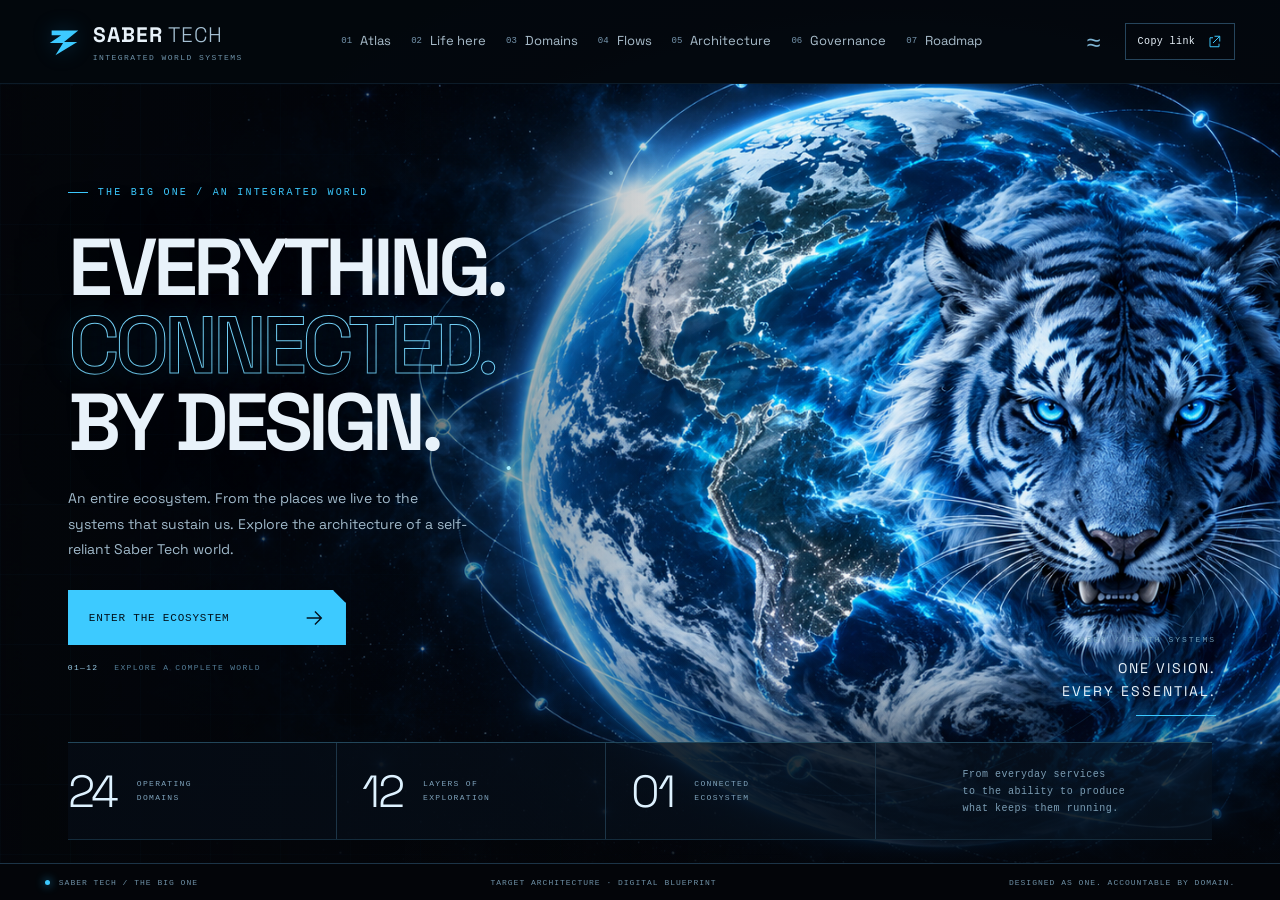
==== docs/index.html @ 6fe2e853 "Expand family life blueprint and reveal ecosystem connections" ====
<!DOCTYPE html>
<html lang="en">
<head>
  <meta charset="UTF-8" />
  <meta name="viewport" content="width=device-width, initial-scale=1" />
  <meta name="theme-color" content="#030509" />
  <meta name="description" content="Saber Tech — The Big One. An interactive executive atlas of a complete, self-reliant ecosystem." />
  <title>Saber Tech — The Big One</title>
  
<script type="module">
import init, * as bindings from './saber-ecosystem-demo-4a5bc47ba1bcc0d5.js';
const wasm = await init({ module_or_path: './saber-ecosystem-demo-4a5bc47ba1bcc0d5_bg.wasm' });


window.wasmBindings = bindings;


dispatchEvent(new CustomEvent("TrunkApplicationStarted", {detail: {wasm}}));

</script>
  <link rel="stylesheet" href="./style-f1d41a4378c557cc.css" integrity="sha384-MQxv4gTnRKTSN+qeSMq4EewYZ/4EnLKJmelAKozjS6oya+0Eviqt40SOpp/BntaZ"/>
  
  <link rel="icon" type="image/svg+xml" href="public/favicon.svg" />
<link rel="modulepreload" href="./saber-ecosystem-demo-4a5bc47ba1bcc0d5.js" crossorigin="anonymous" integrity="sha384-i4tVDdxzcefaYokoHIx1OsIRGNeksw0cZsaasIrEM9UTYtcq7mrLQM/wsa0tV5Wo"><link rel="preload" href="./saber-ecosystem-demo-4a5bc47ba1bcc0d5_bg.wasm" crossorigin="anonymous" integrity="sha384-RVa+pdLP61TCF0h19sB3d9bp+LOYY02eQrQYd/V1JLD9LQ3+LwBiyIvJsaW7aqea" as="fetch" type="application/wasm"></head>
<body>
  <div id="boot" aria-live="polite"><span>SABER TECH</span><small>INITIALIZING THE ECOSYSTEM</small><i></i></div>
  <noscript>This interactive executive blueprint requires JavaScript and WebAssembly.</noscript>
</body>
</html>
---- docs/style-f1d41a4378c557cc.css ----
@font-face{font-family:Space;src:url('public/fonts/space-grotesk.woff2') format('woff2');font-weight:300 700;font-display:swap}
:root{--bg:#030509;--panel:#08111d;--blue:#3dcaff;--ice:#b4edff;--text:#e8f2fa;--muted:#91a9bc;--line:#1c3447;--mono:Consolas,'Courier New',monospace}
*{box-sizing:border-box}html,body{margin:0;background:var(--bg);color:var(--text);font-family:Space,'Segoe UI',sans-serif;font-size:14px}body{overflow:hidden}button,input,a{-webkit-tap-highlight-color:transparent}button,input{font:inherit}button,a{touch-action:manipulation}button{cursor:pointer}button{color:inherit}a{color:inherit;text-decoration:none}button:disabled{cursor:default;opacity:.3}button:focus-visible,a:focus-visible,input:focus-visible{outline:2px solid var(--blue);outline-offset:5px}button{border:0;background:none}h1,h2,h3,p{margin:0}img{max-width:100%;display:block}svg{display:block}::selection{background:#157fac;color:white}::-webkit-scrollbar{width:5px;height:4px}::-webkit-scrollbar-thumb{background:#28506a;border-radius:2px}.app{height:100dvh;min-height:640px;display:flex;flex-direction:column;background:radial-gradient(ellipse at 70% 40%,#071b2b 0,transparent 60%),var(--bg)}.global-header{height:84px;flex-shrink:0;display:flex;align-items:center;justify-content:space-between;gap:24px;padding:0 3.5%;border-bottom:1px solid var(--line);position:relative;z-index:5;background:rgba(3,7,13,.86)}.brand{display:flex;align-items:center;gap:10px;flex-shrink:0}.brand>svg{width:38px;height:38px;color:var(--blue);filter:drop-shadow(0 0 10px #0d7bb855)}.brand>span{font-size:21px;font-weight:700;letter-spacing:1px}.brand b{font-weight:300;margin-left:5px;color:#a6c1d4}.brand small{display:block;font:8px var(--mono);letter-spacing:1.45px;margin-top:5px;color:#6f93aa}.global-header nav{display:flex;align-self:stretch;gap:25px;align-items:stretch}.global-header nav a{display:flex;gap:8px;align-items:center;font-size:12px;color:#8ea6b8;border-bottom:2px solid transparent;transition:.2s}.global-header nav a small{font:9px var(--mono);color:#47627a}.global-header nav a:hover{color:#e6f6ff}.global-header nav a.active{border-color:var(--blue);color:#e7f6ff}.global-header nav a.active small{color:var(--blue)}.header-actions{display:flex;align-items:center;gap:18px;flex-shrink:0}.share-button{border:1px solid #26455c;padding:10px 12px;display:flex;align-items:center;gap:12px;font:10px var(--mono);letter-spacing:.4px;white-space:nowrap}.share-button:hover{border-color:var(--blue);background:#0c2a3a}.share-button svg{width:15px;height:15px;color:var(--blue)}.icon-button{color:#7eb5d4;width:26px;font-size:25px}.global-footer{height:37px;flex-shrink:0;border-top:1px solid var(--line);display:flex;align-items:center;justify-content:space-between;padding:0 3.5%;font:8px var(--mono);letter-spacing:1px;color:#6e90a6;gap:12px}.global-footer>span{display:flex;align-items:center;gap:9px}.status-dot{display:inline-block;width:5px;height:5px;background:var(--blue);box-shadow:0 0 10px #20baff;border-radius:50%;flex-shrink:0}main{flex:1;min-height:0;position:relative;outline:none}.page{height:100%;padding:26px 3.5% 22px;display:flex;flex-direction:column;gap:20px;overflow:hidden;animation:page-in .35s ease-out}.page-title{display:flex;justify-content:space-between;align-items:center;gap:20px;flex-shrink:0}.eyebrow{font:10px var(--mono);letter-spacing:1.9px;color:var(--blue);display:flex;align-items:center;gap:10px;line-height:1.5}.eyebrow>span:empty{display:block;width:20px;height:1px;background:var(--blue)}.page-title h1{font-size:clamp(26px,2.7vw,42px);font-weight:500;letter-spacing:-1.8px;line-height:1.15;margin:10px 0}.page-description{font-size:12px;color:var(--muted);line-height:1.65}.page-index{font-size:48px;font-weight:300;color:#233d52;white-space:nowrap}.page-index small{font:10px var(--mono);color:#567287}.panel{border:1px solid var(--line);background:linear-gradient(125deg,rgba(13,29,43,.75),rgba(4,11,20,.88));position:relative}.panel:before{content:'';position:absolute;top:-1px;left:-1px;width:24px;height:1px;background:#48c8ff;opacity:.65}.technical-label{font:9px var(--mono);letter-spacing:1.5px;color:#7196ae;line-height:1.5}.small-badge{padding:5px 8px;border:1px solid #254453;color:#8fb5c6;font:8px var(--mono);letter-spacing:1.1px}.arrow{width:22px;height:22px;flex-shrink:0}.primary-button,.outline-button{display:inline-flex;align-items:center;justify-content:space-between;gap:30px;min-height:48px;padding:13px 20px;font:11px var(--mono);letter-spacing:.8px;transition:.2s}.primary-button{background:var(--blue);color:#02121d;border:1px solid var(--blue);box-shadow:0 0 30px #16a9ee22}.primary-button:hover{background:#96e6ff;box-shadow:0 0 35px #23baff55;transform:translateY(-2px)}.outline-button{border:1px solid #31516a;color:#b6d4e7;min-height:44px;font-size:10px}.outline-button:hover{border-color:var(--blue);color:var(--blue);background:#092437}.outline-button .arrow{width:19px}.text-link{display:flex;align-items:center;gap:20px;color:var(--blue);font-size:12px}.text-link:hover{color:white}.sr-only{position:absolute;width:1px;height:1px;overflow:hidden;clip-path:inset(50%);white-space:nowrap}.skip-link{position:fixed;top:-80px;left:20px;padding:14px;z-index:100;background:var(--blue);color:#020b15}.skip-link:focus{top:10px}.not-found{padding:10vh 8vw}.not-found h1{font-size:50px;margin:24px 0}
/* Entrance */
.landing .global-header{border-bottom-color:#16314580}.landing-scene{height:100%;position:relative;overflow:hidden}.hero-art{position:absolute;inset:-4% -1% -4%;overflow:hidden}.hero-art>img{height:100%;width:100%;object-fit:cover;object-position:center 43%;animation:planet-drift 24s ease-in-out infinite alternate}.hero-art:after{content:'';position:absolute;inset:0;background:linear-gradient(90deg,#030509ee 0%,#0305099c 26%,#03050905 58%),linear-gradient(0deg,#030509 0%,transparent 30%)}.hero-grid{position:absolute;inset:0;background-image:linear-gradient(#2482b309 1px,transparent 1px),linear-gradient(90deg,#2482b309 1px,transparent 1px);background-size:70px 70px;mask-image:linear-gradient(90deg,black,transparent 65%);pointer-events:none}.hero-copy{position:absolute;top:13%;left:5.3%;z-index:2;width:51%}.hero-copy .eyebrow{font-size:10px;letter-spacing:2.2px;margin-bottom:29px}.hero-copy h1{font-size:clamp(46px,6.3vw,102px);font-weight:600;line-height:.96;letter-spacing:-5px;text-shadow:0 0 50px #030509}.hero-copy h1 em{font-style:normal;font-weight:500;color:transparent;-webkit-text-stroke:1px #71cef3;text-shadow:0 0 35px #0b8ec92b}.hero-description{font-size:14px;line-height:1.8;color:#a1bacb;max-width:400px;margin:25px 0 28px}.enter-button{min-width:278px;height:55px;clip-path:polygon(0 0,calc(100% - 13px) 0,100% 13px,100% 100%,0 100%)}.entrance-hint{display:flex;gap:16px;font:8px var(--mono);letter-spacing:1.3px;color:#547e98;margin-top:18px}.entrance-hint span{color:#9bcde8}.hero-coordinate{position:absolute;right:5%;bottom:147px;text-align:right;z-index:2;display:flex;flex-direction:column;gap:13px}.hero-coordinate span{font:8px var(--mono);letter-spacing:2px;color:#6e9db7}.hero-coordinate b{font-size:14px;line-height:1.6;letter-spacing:2px;font-weight:400}.hero-coordinate i{height:1px;width:80px;background:var(--blue);align-self:flex-end;box-shadow:0 0 12px #00aaff}.hero-metrics{position:absolute;bottom:23px;left:5.3%;right:5.3%;height:98px;display:grid;grid-template-columns:repeat(3,1fr) 1.25fr;border-top:1px solid #22465a;border-bottom:1px solid #142b3b;background:linear-gradient(90deg,#050b14db,#071320ab);z-index:2}.hero-metrics>div{display:flex;align-items:center;gap:20px;border-right:1px solid #1d3547;padding:15px 25px}.hero-metrics>div:first-child{padding-left:0}.hero-metrics b{font-size:45px;font-weight:300;letter-spacing:-2px;color:#def2ff}.hero-metrics span{font:8px var(--mono);letter-spacing:1.3px;line-height:1.8;color:#7ea2bb;max-width:94px}.hero-metrics>p{font:10px/1.7 var(--mono);color:#7c9eb5;align-self:center;justify-self:center;letter-spacing:.5px}.orbital{position:absolute;width:58%;height:75%;border:1px solid #3ebafb20;border-radius:50%;right:2%;top:12%;transform:rotate(-24deg);z-index:1;pointer-events:none}.orbital:before{content:'';width:4px;height:4px;background:#a7edff;box-shadow:0 0 18px #2abaff;position:absolute;top:25%;left:4%;border-radius:50%}.orbital-two{transform:rotate(20deg);width:61%;height:82%;right:0%;top:7%;border-style:dashed;opacity:.5}
/* Atlas */
.atlas-layout{flex:1;min-height:0;display:grid;grid-template-columns:minmax(0,1fr) 330px;gap:20px}.map-panel{display:flex;flex-direction:column;overflow:hidden;background:radial-gradient(ellipse at 50% 60%,#092a41aa,transparent 70%),#050e18}.map-toolbar{display:flex;align-items:center;justify-content:space-between;padding:17px 20px 10px;gap:12px;z-index:2}.map-filters{display:flex;gap:4px;padding:0 17px;z-index:2}.map-filters button{font:9px var(--mono);color:#7495ac;padding:8px 10px;border:1px solid transparent;white-space:nowrap}.map-filters button.active{border-color:#255271;color:#5dd4ff;background:#0c2a3f}.map-viewport{flex:1;min-height:0;position:relative;display:flex;align-items:center;justify-content:center;overflow:hidden}.map-world{position:relative;width:100%;max-height:100%;aspect-ratio:1120/730;transition:transform .4s ease;flex-shrink:0}.atlas-art{width:100%;height:100%;object-fit:contain}.map-marker{position:absolute;padding:0;display:flex;align-items:center;z-index:2;text-align:left;transform:translate(-50%,-50%);transition:opacity .3s;filter:drop-shadow(0 2px 5px #000)}.map-marker>i{width:8px;height:8px;background:#7acdf2;border:2px solid #0e334e;box-shadow:0 0 0 3px #3ecaff22,0 0 20px #25baff66;border-radius:50%;flex-shrink:0}.map-marker>span{font-size:9px;letter-spacing:.1px;color:#b9d9e9;padding:6px 8px;background:#03101def;border:1px solid #1f506c;margin-left:8px;white-space:nowrap}.map-marker small{display:none;font:7px var(--mono);color:#60bbe4;margin-top:4px;letter-spacing:.9px}.map-marker:hover,.map-marker.chosen{z-index:5}.map-marker:hover>span,.map-marker.chosen>span{border-color:var(--blue);color:white;background:#0a3552}.map-marker.chosen>i{background:#c8f3ff;box-shadow:0 0 0 5px #3ecaff33,0 0 30px #25baff}.map-marker.chosen small{display:block}.map-marker.muted{opacity:.18}.map-marker.muted:hover{opacity:1}.map-bottom{display:flex;justify-content:space-between;align-items:center;padding:12px 18px;border-top:1px solid #173346;font:8px var(--mono);letter-spacing:.7px;color:#6c96af;background:#040e18}.map-bottom>span{display:flex;align-items:center;gap:10px}.map-controls{display:flex;align-items:center;border:1px solid #23475e}.map-controls button{padding:7px 10px;font:10px var(--mono);color:#9ec2d8;border-right:1px solid #23475e}.map-controls button:last-child{border:0}.map-controls button:hover:not(:disabled){background:#12374d}.inspector{padding:23px;display:flex;flex-direction:column;min-height:0;overflow:hidden}.inspector-heading{display:flex;gap:14px;align-items:center}.domain-icon{display:block;color:var(--blue);width:38px;height:38px;flex-shrink:0}.domain-icon svg{width:100%;height:100%}.inspector-heading .technical-label{font-size:8px;letter-spacing:.8px}.inspector h2{font-size:27px;letter-spacing:-1px;margin:20px 0 8px;font-weight:500}.inspector-tagline{font-size:12px;color:#8babbe;line-height:1.6}.tabs{display:flex;border-bottom:1px solid #244055;gap:0;margin-top:23px;flex-shrink:0}.tabs button{padding:12px 12px 12px 0;margin-right:13px;font-size:10px;color:#7b99b0;border-bottom:1px solid transparent;white-space:nowrap}.tabs button.active{color:#b8edff;border-color:var(--blue)}.tabs button:hover{color:white}.inspector-content{overflow:auto;flex:1;padding:20px 0 12px;min-height:0}.inspector-content>p{font-size:12px;line-height:1.85;color:#a7bdcd}.inspector h3,.chapter h3,.roadmap-principles h3{font:9px var(--mono);letter-spacing:1.1px;color:#6b9fbe;margin:22px 0 10px}.detail-list{list-style:none;padding:0;margin:0}.detail-list li{display:flex;gap:12px;padding:8px 0;border-bottom:1px solid #1a334247;align-items:flex-start}.detail-list li>span{font:11px var(--mono);color:#2b9ed0;line-height:1.8}.detail-list p{font-size:12px;line-height:1.6;color:#a7bfce}.inspector>.outline-button{flex-shrink:0;margin-top:13px}.callout{padding:17px 19px;border-left:2px solid #2aa7dc;background:#0c263666;margin-top:22px}.callout>span{font:8px var(--mono);letter-spacing:1.3px;color:#69b8df}.callout>p{font-size:12px;line-height:1.8;color:#9fbacc;margin-top:10px}
/* Domain directory */
.directory-toolbar{display:flex;align-items:center;justify-content:space-between;gap:20px;flex-shrink:0}.filter-tabs,.section-switcher{display:flex;gap:4px}.filter-tabs button,.section-switcher button{padding:12px 15px;font:10px var(--mono);color:#87a6bc;border:1px solid #1c3548;white-space:nowrap}.filter-tabs button.active,.section-switcher button.active{color:#8edfff;border-color:#3a97c1;background:#10354a}.filter-tabs button:hover,.section-switcher button:hover{background:#0d2437}.search-field{display:flex;align-items:center;border-bottom:1px solid #284b65;min-width:210px;gap:10px;padding:8px 0}.search-field>span{font-size:24px;color:var(--blue)}.search-field input{background:transparent;border:0;color:white;font-size:12px;width:100%;padding:6px 0;outline-offset:3px}.search-field input::placeholder{color:#62849b}.domain-grid{display:grid;grid-template-columns:repeat(3,1fr);grid-template-rows:repeat(2,minmax(0,1fr));gap:16px;min-height:0;flex:1}.domain-card{display:flex;flex-direction:column;padding:23px;border:1px solid var(--line);background:linear-gradient(120deg,#0e2030b0,#050d17);position:relative;overflow:hidden;transition:background .25s,border-color .25s,transform .25s}.domain-card:after{content:'';position:absolute;right:-25px;top:-50px;width:130px;height:130px;border:1px solid #25547722;transform:rotate(45deg)}.domain-card:hover{border-color:#36a6d8;background:linear-gradient(120deg,#12354ac9,#071625);transform:translateY(-3px)}.card-top{display:flex;align-items:center;gap:15px}.card-top>span:not(.domain-icon){font:8px var(--mono);letter-spacing:1px;color:#648aa6;line-height:1.5}.card-top .domain-icon{width:31px;height:31px}.card-top>.card-arrow{margin-left:auto;color:var(--blue)!important;font-size:17px!important}.domain-card h2{font-size:21px;letter-spacing:-.6px;font-weight:500;margin:20px 0 8px}.domain-card>p{font-size:11px;line-height:1.65;color:#8da9bd}.card-bottom{display:flex;justify-content:space-between;padding-top:18px;margin-top:auto;font:8px var(--mono);letter-spacing:.8px;color:#5b8ba9}.card-bottom>span:last-child{color:#60cafa;font-size:15px}.pagination{display:flex;align-items:center;justify-content:space-between;font:9px var(--mono);letter-spacing:1px;color:#5e87a1;flex-shrink:0}.pagination>div{display:flex;align-items:center;gap:28px}.pagination>div>span{color:#8ac7e4}.text-button{color:#8db0c6;font:10px var(--mono);padding:8px 0}.text-button:hover:not(:disabled){color:var(--blue)}.empty-state{grid-column:1/-1;grid-row:1/-1;display:flex;flex-direction:column;align-items:center;justify-content:center;gap:18px;color:#8fb5c9}
/* Domain chapters */
.domain-breadcrumb{display:flex;gap:15px;font:9px var(--mono);color:#567990;flex-shrink:0}.domain-breadcrumb a{color:#89c9e9}.domain-breadcrumb a:hover{color:white}.domain-title{display:flex;align-items:center;justify-content:space-between;flex-shrink:0}.domain-title h1{font-size:42px;letter-spacing:-1.5px;line-height:1.2;font-weight:500;margin:10px 0 8px}.domain-title>div>p:last-child{font-size:13px;color:#8caac0}.domain-title>.domain-icon{width:60px;height:60px;margin-right:20px;color:#235578}.domain-layout{display:grid;grid-template-columns:30% 1fr;gap:20px;flex:1;min-height:0}.domain-visual{padding:21px;display:flex;flex-direction:column;overflow:hidden}.domain-visual-art{position:relative;flex:1;min-height:120px;display:flex;align-items:center;justify-content:center;overflow:hidden}.domain-visual-art>img{width:125%;max-width:none;opacity:.5}.domain-emblem{position:absolute;top:50%;left:50%;transform:translate(-50%,-50%) rotate(-6deg);width:84px;height:84px;border:1px solid #388db8;background:#061c30e6;box-shadow:0 0 40px #0e93da33;display:flex;align-items:center;justify-content:center}.domain-emblem>.domain-icon{width:46px;height:46px}.dependency-links{display:flex;flex-direction:column}.dependency-links a{display:flex;justify-content:space-between;align-items:center;border-bottom:1px solid #214056;padding:12px 0;font-size:11px;color:#9cbed3;gap:12px}.dependency-links a:hover{color:var(--blue)}.dependency-links a>span:last-child{color:var(--blue)}.back-atlas{font:9px var(--mono);color:#5f9ebf;margin-top:20px;line-height:1.5}.domain-reading{display:flex;flex-direction:column;overflow:hidden}.domain-reading>.tabs{margin:0;padding:5px 28px 0;gap:15px}.domain-reading>.tabs button{font-size:11px;padding:16px 0;margin-right:16px}.chapter{overflow:auto;padding:28px;min-height:0;flex:1}.chapter h2{font-size:27px;letter-spacing:-1px;line-height:1.25;font-weight:500;margin:15px 0 19px}.lead-paragraph{font-size:14px;line-height:1.9;color:#9fbacc;max-width:760px}.two-columns{display:grid;grid-template-columns:1fr 1fr;gap:26px;margin-top:18px}.two-columns h3{margin:10px 0}.small-note{font:10px/1.8 var(--mono);color:#6d96af;margin-top:25px}.operating-steps{display:flex;flex-direction:column;gap:16px;margin-top:23px}.operating-steps>div{display:flex;align-items:flex-start;gap:20px;padding-bottom:15px;border-bottom:1px solid #1e3a4d}.operating-steps b{font:20px var(--mono);color:#4dbce9}.operating-steps p{font-size:13px;line-height:1.8;color:#abc1d0}.evidence-grid{display:grid;grid-template-columns:repeat(3,1fr);gap:10px;margin:24px 0}.evidence-grid>div{border:1px solid #244154;padding:13px;font-size:10px;color:#97b7cd;display:flex;align-items:center;gap:12px}.evidence-grid span{font:9px var(--mono);color:#3da8d7}
/* Flows */
.section-switcher{flex-shrink:0}.section-switcher button{padding:12px 20px}.flow-board{flex:1;min-height:0;padding:26px 30px 0;display:flex;flex-direction:column;overflow:auto}.flow-intro h2{font-size:27px;font-weight:500;letter-spacing:-.8px;margin:12px 0}.flow-intro>p:last-child{color:#8ca9bd;font-size:12px;line-height:1.7;max-width:720px}.flow-chain{display:grid;grid-template-columns:repeat(5,1fr);gap:25px;align-items:center;flex:1;min-height:140px;padding:20px 0}.flow-node{border:1px solid #27516d;position:relative;min-height:115px;background:#071524;display:flex;align-items:center;justify-content:center;flex-direction:column;gap:12px;padding:20px 8px;transition:.2s}.flow-node>.domain-icon{width:36px;height:36px;color:#4685a9}.flow-node>b{font-size:11px;font-weight:400;color:#94b6cd}.flow-node.active{background:#103b55;border-color:#4abdf1;box-shadow:inset 0 0 35px #1295d315,0 0 25px #159fe41a}.flow-node.active .domain-icon{color:#88e1ff}.flow-node.active>b{color:#e0f7ff}.node-index{position:absolute;top:8px;left:10px;font:8px var(--mono);color:#418db5}.node-arrow{position:absolute;right:-24px;top:50%;color:#43afde;font-size:20px}.flow-node:last-child .node-arrow{display:none}.recovery-line{border-top:1px dashed #276a88;display:flex;align-items:center;gap:20px;padding:16px 0;color:#5898b6}.recovery-line>span:first-child{font-size:30px}.recovery-line p{font-size:10px;line-height:1.7;max-width:720px}.recovery-line>span:last-child{font:8px var(--mono);letter-spacing:1px;white-space:nowrap;margin-left:auto}.flow-explanation{display:flex;align-items:center;padding:18px 25px;gap:24px;flex-shrink:0;min-height:110px}.explanation-number{font-size:48px;color:#286489;font-weight:300}.flow-explanation>div:nth-child(2){flex:1}.flow-explanation .eyebrow{font-size:8px}.flow-explanation h3{font-size:18px;font-weight:500;margin:5px 0}.flow-explanation p:not(.eyebrow){font-size:11px;line-height:1.6;color:#91b0c5}.flow-explanation .outline-button{flex-shrink:0}
/* Architecture and authority */
.architecture-layout,.governance-layout{display:grid;grid-template-columns:40% 1fr;gap:22px;flex:1;min-height:0}.architecture-stack{padding:25px;display:flex;flex-direction:column;gap:12px;overflow:auto}.architecture-stack>.technical-label{margin-bottom:10px}.architecture-layer{min-height:54px;display:flex;align-items:center;gap:20px;text-align:left;padding:15px 18px;border:1px solid #254b64;background:linear-gradient(105deg,#102c42,#071522);position:relative;transition:.2s}.architecture-layer:after{content:'';height:12px;width:1px;background:#2d708f;position:absolute;bottom:-13px;left:50%}.architecture-layer:last-of-type:after{display:none}.architecture-layer>span{font:10px var(--mono);color:#5688a5}.architecture-layer>b{font:11px var(--mono);letter-spacing:1px;color:#a8c6da}.architecture-layer>i{font-style:normal;margin-left:auto;color:#3d92bd}.architecture-layer.active{border-color:#4dbbe8;background:linear-gradient(105deg,#144969,#0b2b45);box-shadow:0 0 20px #29aaff16}.architecture-layer.active>b{color:#e2f7ff}.stack-caption{font:8px var(--mono);letter-spacing:.8px;color:#5e85a0;margin-top:auto;padding-top:12px;text-align:center}.architecture-detail{padding:35px;overflow:auto;position:relative}.large-outline-number{font-size:100px;position:absolute;right:26px;top:10px;color:transparent;-webkit-text-stroke:1px #1a3a51;font-weight:500;pointer-events:none}.architecture-detail>.eyebrow{position:relative}.architecture-detail h2{font-size:35px;line-height:1.15;letter-spacing:-1.3px;font-weight:500;max-width:450px;margin:26px 0 22px;position:relative}.boundary-grid{display:grid;grid-template-columns:repeat(3,1fr);gap:20px;margin:35px 0}.boundary-grid>div{padding-top:16px;border-top:1px solid #2b5269}.boundary-grid span{font:9px var(--mono);letter-spacing:1px;color:#4fb9e6}.boundary-grid p{font-size:11px;line-height:1.9;color:#81a3ba;margin-top:12px}.authority-menu{display:flex;flex-direction:column;gap:15px;min-height:0}.authority-card{display:flex;align-items:center;gap:25px;text-align:left;padding:22px;flex:1;min-height:80px}.authority-card>span{font:18px var(--mono);color:#30688c}.authority-card>b{font-size:20px}.authority-card div>b{display:block;font-size:21px;font-weight:500;letter-spacing:-.5px}.authority-card small{display:block;font:9px var(--mono);color:#648da8;margin-top:7px}.authority-card>i{margin-left:auto;font-style:normal;color:#3883b1}.authority-card.active{border-color:#46b5e8;background:linear-gradient(105deg,#103c56,#071725)}.authority-card.active>span{color:#79d6ff}.authority-detail{padding:35px;overflow:auto}.authority-detail h2{font-size:36px;font-weight:500;letter-spacing:-1.4px;line-height:1.2;margin:28px 0 20px;max-width:520px}.rights-strip{display:flex;flex-wrap:wrap;gap:8px;margin:25px 0}.rights-strip span{font:8px var(--mono);padding:7px 8px;border:1px solid #254257;letter-spacing:.7px;color:#8cbbd4}.governance-flow{display:flex;align-items:center;justify-content:space-between;font-size:10px;gap:10px;border-top:1px solid #234157;padding-top:20px;color:#6f9ab5}.governance-flow b{color:#49b9e8;font-weight:400}
/* Roadmap */
.stage-track{display:grid;grid-template-columns:repeat(6,1fr);gap:0;margin:7px 0 18px;flex-shrink:0}.stage-track button{text-align:left;position:relative;padding:0 20px 24px 0;border-bottom:1px solid #2c5068;display:flex;flex-direction:column;gap:14px}.stage-track span{font:20px var(--mono);color:#315d7c}.stage-track b{font-size:12px;color:#759cb5;font-weight:400;line-height:1.5}.stage-track i{position:absolute;bottom:-4px;left:0;width:7px;height:7px;background:#244661;border-radius:50%}.stage-track button.active{border-color:#4cc9ff}.stage-track button.active span{color:#65d0ff}.stage-track button.active b{color:#d3edfa}.stage-track button.active i{background:#9de8ff;box-shadow:0 0 15px #41c7ff}.roadmap-detail{display:grid;grid-template-columns:18% 1fr 23%;gap:30px;padding:32px;flex:1;min-height:0;overflow:auto}.roadmap-number{display:flex;flex-direction:column;align-items:flex-start;justify-content:center;border-right:1px solid #203f56}.roadmap-number>span,.roadmap-number>small{font:8px var(--mono);letter-spacing:1px;color:#527d9c}.roadmap-number>b{font-size:clamp(80px,10vw,150px);letter-spacing:-8px;color:transparent;-webkit-text-stroke:1px #3c9bcd;font-weight:400;line-height:1.5}.roadmap-copy{display:flex;flex-direction:column;justify-content:center}.roadmap-copy h2{font-size:32px;letter-spacing:-1px;font-weight:500;margin:15px 0 18px}.roadmap-copy .lead-paragraph{font-size:13px}.roadmap-principles{display:flex;flex-direction:column;justify-content:center;border-left:1px solid #1c3548;padding-left:25px}.roadmap-principles h3{margin:0 0 15px}.roadmap-principles .detail-list p{font-size:11px}.roadmap-bottom{display:flex;align-items:center;gap:30px;flex-shrink:0}.roadmap-bottom>div{display:flex;align-items:center;gap:15px;flex:1}.roadmap-bottom p{font:9px/1.8 var(--mono);color:#648ca5;max-width:720px}.roadmap-bottom .outline-button{flex-shrink:0}
@keyframes planet-drift{0%{transform:scale(1)}100%{transform:scale(1.045) translateY(-.5%)}}@keyframes page-in{from{opacity:0;transform:translateY(8px)}to{opacity:1;transform:translateY(0)}}.reduced *,.reduced *:before,.reduced *:after{animation:none!important;transition:none!important}
@media(min-width:1700px){.page{padding:35px 4% 30px;gap:25px}.atlas-layout{grid-template-columns:minmax(0,1fr) 400px}.inspector{padding:30px}.inspector-content>p,.detail-list p{font-size:14px}.page-description{font-size:14px}.domain-card{padding:30px}.domain-card h2{font-size:27px}.domain-card>p{font-size:14px}.hero-copy{top:15%}.hero-description{font-size:17px;max-width:480px}.hero-metrics{height:120px}.hero-coordinate{bottom:175px}.chapter{padding:40px}.chapter h2{font-size:36px}.lead-paragraph{font-size:17px}.flow-intro h2{font-size:34px}.flow-node{min-height:160px}.flow-node>.domain-icon{width:49px;height:49px}.architecture-layer{min-height:72px}.architecture-detail h2,.authority-detail h2{font-size:45px}.roadmap-copy h2{font-size:40px}}
@media(max-height:800px) and (min-width:961px){.global-header{height:70px}.page{padding-top:20px;gap:16px}.page-title h1{font-size:32px;margin:8px 0}.page-description{font-size:11px}.page-index{font-size:38px}.hero-copy{top:10%}.hero-copy .eyebrow{margin-bottom:22px}.hero-copy h1{font-size:5.5vw}.hero-description{font-size:12px;line-height:1.7;margin:18px 0}.hero-metrics{height:80px;bottom:17px}.hero-metrics b{font-size:36px}.hero-coordinate{bottom:120px}.entrance-hint{margin-top:13px}.inspector{padding:19px}.inspector h2{margin-top:15px;font-size:24px}.inspector-content{padding-top:14px}.tabs{margin-top:14px}.map-toolbar{padding-top:13px}.map-marker>span{font-size:8px}.domain-card{padding:18px}.domain-card h2{font-size:19px;margin-top:12px}.domain-card>p{font-size:10px}.card-top .domain-icon{width:26px;height:26px}.card-bottom{padding-top:12px}.domain-title h1{font-size:34px}.chapter{padding:22px}.chapter h2{font-size:24px;margin:10px 0 14px}.lead-paragraph{font-size:12px;line-height:1.8}.chapter .callout{margin-top:16px}.two-columns{margin-top:10px}.architecture-detail,.authority-detail{padding:26px}.architecture-layer{min-height:45px;padding:11px 15px}.architecture-stack{padding:20px;gap:10px}.architecture-layer:after{height:10px;bottom:-11px}.architecture-detail h2,.authority-detail h2{font-size:30px;margin:20px 0 16px}.boundary-grid{margin:23px 0}.authority-card{padding:18px}.flow-board{padding:20px 25px 0}.flow-intro h2{font-size:24px;margin:9px 0}.flow-chain{padding:15px 0;min-height:125px}.flow-node{min-height:98px;gap:8px}.flow-node>.domain-icon{width:30px;height:30px}.flow-explanation{padding:13px 20px;min-height:95px}.recovery-line{padding:12px 0}.roadmap-detail{padding:24px;gap:23px}.roadmap-copy h2{font-size:28px}.roadmap-copy .lead-paragraph{font-size:12px}.stage-track{margin:0 0 10px}.stage-track button{gap:10px;padding-bottom:18px}.stage-track b{font-size:11px}.evidence-grid{margin:16px 0}}
@media(max-width:1250px){.global-header{padding:0 25px;gap:15px}.global-header nav{gap:17px}.global-header nav small{display:none}.brand>span{font-size:19px}.brand small{font-size:6.5px}.brand>svg{width:31px}.header-actions{gap:10px}.global-header nav a{font-size:11px}.page{padding-left:25px;padding-right:25px}.atlas-layout{grid-template-columns:minmax(0,1fr) 300px;gap:15px}.map-marker>span{font-size:8px;padding:5px}.map-filters button{font-size:8px;padding:7px}.filter-tabs button{padding:10px;font-size:9px}.search-field{min-width:170px;width:180px}.hero-copy h1{letter-spacing:-3px}.hero-metrics>div{gap:12px;padding:15px}.hero-metrics span{font-size:7px}.hero-coordinate{right:4%}.domain-reading>.tabs{gap:5px;padding-left:20px;padding-right:20px}.domain-reading>.tabs button{font-size:10px;margin-right:9px}.architecture-detail h2,.authority-detail h2{font-size:30px}.roadmap-detail{grid-template-columns:16% 1fr 25%;gap:20px}.roadmap-principles{padding-left:18px}.evidence-grid{grid-template-columns:repeat(2,1fr)}}
@media(max-width:960px){body{overflow:auto}.app{height:auto;min-height:100dvh}.global-header{height:112px;padding:16px 22px 48px;position:relative;align-items:center}.global-header nav{position:absolute;bottom:0;left:22px;right:22px;height:38px;gap:25px;overflow-x:auto}.global-header nav a{font-size:11px;flex-shrink:0}.global-footer{height:auto;min-height:42px;padding:13px 22px;flex-wrap:wrap;font-size:7px}.global-footer .footer-right{display:none}main{min-height:calc(100dvh - 154px)}.page{height:auto;min-height:calc(100dvh - 154px);padding:25px 22px;overflow:visible}.page-title h1{font-size:30px}.page-index{font-size:35px}.page-description{font-size:12px;max-width:600px}.atlas-layout{grid-template-columns:1fr;flex:auto}.map-panel{height:520px}.inspector{min-height:330px;max-height:470px;padding:24px}.inspector-content{min-height:130px}.inspector h2{margin-top:16px}.inspector-content>p{font-size:13px}.map-world{width:100%;height:auto}.map-marker>span{font-size:10px}.map-filters button{font-size:9px}.domain-grid{grid-template-columns:repeat(2,1fr);grid-template-rows:repeat(3,1fr)}.domain-card{min-height:185px}.directory-toolbar{align-items:stretch;flex-direction:column;gap:10px}.search-field{width:100%}.filter-tabs{overflow:auto}.filter-tabs button{padding:10px 14px}.domain-layout{grid-template-columns:1fr}.domain-visual{display:none}.domain-reading{min-height:420px}.chapter{padding:25px}.domain-title h1{font-size:36px}.two-columns{gap:25px}.architecture-layout,.governance-layout{grid-template-columns:1fr}.architecture-stack{padding:22px;gap:10px}.architecture-detail{min-height:410px}.authority-menu{display:grid;grid-template-columns:1fr 1fr;gap:10px}.authority-card{min-height:90px;padding:16px;gap:15px}.authority-card div>b{font-size:18px}.authority-card small{font-size:8px}.authority-detail{min-height:410px}.section-switcher{overflow:auto}.section-switcher button{font-size:9px;padding:12px 14px}.flow-board{min-height:370px;padding:25px 20px 0}.flow-chain{gap:17px}.node-arrow{right:-18px;font-size:16px}.flow-node{min-height:125px}.flow-node b{font-size:10px}.flow-explanation{min-height:140px}.flow-explanation .outline-button{padding:10px;font-size:9px;gap:12px}.stage-track{overflow:auto;display:flex}.stage-track button{min-width:145px;padding-right:20px}.roadmap-detail{grid-template-columns:22% 1fr;min-height:360px}.roadmap-principles{grid-column:1/-1;border:0;padding:0;display:block}.roadmap-principles .detail-list{display:grid;grid-template-columns:1fr 1fr;gap:0 20px}.roadmap-number>b{font-size:100px}.roadmap-bottom{align-items:flex-start}.roadmap-bottom>.outline-button{font-size:9px;gap:15px}.landing-scene{height:calc(100dvh - 154px);min-height:680px}.hero-copy{top:14%;left:5%;width:65%}.hero-copy h1{font-size:67px;letter-spacing:-3px}.hero-copy .eyebrow{font-size:8px}.hero-description{font-size:13px;max-width:350px}.hero-art{inset:0 -25% 10% 0}.hero-art>img{object-position:65% center}.hero-art:after{background:linear-gradient(90deg,#030509df,#03050944 65%,transparent)}.hero-coordinate{display:none}.hero-metrics{bottom:24px;height:90px;grid-template-columns:repeat(3,1fr)}.hero-metrics>p{display:none}.hero-metrics>div:last-of-type{border:0}.hero-metrics b{font-size:36px}.hero-metrics span{font-size:8px}}
@media(max-width:600px){.global-header{padding-left:18px;padding-right:18px}.global-header nav{left:18px;right:18px;gap:23px}.brand>span{font-size:18px}.brand>svg{width:30px}.brand small{font-size:6px}.share-button{font-size:8px;padding:8px;gap:8px}.motion-button{width:19px;font-size:22px}.header-actions{gap:9px}.page{padding:23px 18px;gap:20px}.eyebrow{font-size:8px;letter-spacing:1.3px}.page-title{align-items:flex-start;gap:10px}.page-title h1{font-size:28px;letter-spacing:-1px;margin:12px 0;line-height:1.15}.page-description{font-size:11px;line-height:1.8}.page-index{font-size:25px;margin-top:22px}.page-index small{display:none}.map-panel{height:380px}.map-toolbar{padding:14px 12px 10px}.technical-label{font-size:7px;letter-spacing:1px}.small-badge{font-size:6px;padding:4px}.map-filters{padding:0 8px;gap:0;overflow-x:auto}.map-filters button{font-size:7px;padding:7px}.map-marker>span{font-size:7px;padding:4px;margin-left:4px}.map-marker>i{width:6px;height:6px}.map-marker small{font-size:5px}.map-bottom{padding:10px;font-size:6px}.map-bottom>span{gap:6px}.map-controls button{padding:6px;font-size:8px}.inspector{min-height:390px;max-height:470px;padding:22px}.inspector h2{font-size:28px}.inspector-heading .technical-label{font-size:8px}.filter-tabs{gap:5px}.filter-tabs button{font-size:8px;padding:10px}.domain-grid{gap:10px}.domain-card{padding:15px;min-height:195px}.card-top{gap:8px}.card-top .domain-icon{width:25px;height:25px}.card-top>span:not(.domain-icon){font-size:6px;letter-spacing:.4px}.card-top>.card-arrow{display:none}.domain-card h2{font-size:18px;line-height:1.2;margin:16px 0 9px}.domain-card>p{font-size:10px;line-height:1.6}.card-bottom{font-size:6px;letter-spacing:.2px;gap:5px}.pagination{font-size:7px;letter-spacing:.5px}.pagination>div{gap:15px}.text-button{font-size:8px}.domain-title h1{font-size:31px;letter-spacing:-1.2px}.domain-title>div>p:last-child{font-size:12px}.domain-title>.domain-icon{display:none}.domain-reading>.tabs{padding:0 15px;overflow-x:auto;gap:13px}.domain-reading>.tabs button{font-size:9px;flex-shrink:0;margin-right:0}.chapter{padding:23px 20px}.chapter h2{font-size:25px;line-height:1.2}.lead-paragraph{font-size:13px;line-height:1.9}.two-columns{grid-template-columns:1fr;gap:12px}.domain-reading{min-height:470px;max-height:640px}.evidence-grid{grid-template-columns:1fr 1fr}.evidence-grid>div{font-size:9px;padding:10px;gap:8px}.flow-intro h2{font-size:25px;line-height:1.2}.flow-intro>p:last-child{font-size:11px}.flow-chain{overflow-x:auto;display:flex;min-height:165px;padding:22px 0}.flow-node{min-width:118px;min-height:120px}.flow-node b{font-size:10px}.flow-board{min-height:400px;padding:23px 18px 0}.recovery-line{gap:12px;align-items:flex-start}.recovery-line>span:last-child{display:none}.recovery-line p{font-size:9px}.flow-explanation{flex-wrap:wrap;padding:18px;gap:17px}.flow-explanation>div:nth-child(2){flex-basis:70%}.flow-explanation .outline-button{margin-left:51px}.explanation-number{font-size:32px}.architecture-stack{padding:18px}.architecture-layer{gap:16px;padding:13px;min-height:49px}.architecture-layer>b{font-size:10px;letter-spacing:.5px}.architecture-detail,.authority-detail{padding:25px 21px;min-height:440px}.architecture-detail h2,.authority-detail h2{font-size:30px;letter-spacing:-1px;margin-top:25px}.large-outline-number{font-size:75px;right:18px}.boundary-grid{gap:12px}.boundary-grid p{font-size:10px;line-height:1.75}.boundary-grid span{font-size:8px;letter-spacing:.5px}.authority-card{gap:10px;padding:15px 12px;min-height:92px}.authority-card>span{font-size:12px}.authority-card div>b{font-size:16px}.authority-card small{font-size:7px;line-height:1.6}.authority-card>i{display:none}.authority-detail .eyebrow{font-size:7px}.rights-strip{gap:6px}.rights-strip span{font-size:7px}.governance-flow{font-size:8px;gap:6px}.stage-track button{min-width:130px}.roadmap-detail{padding:22px 18px;grid-template-columns:1fr;gap:25px}.roadmap-number{flex-direction:row;align-items:center;border:0;gap:20px;justify-content:space-between}.roadmap-number>b{font-size:65px;letter-spacing:-4px;line-height:1}.roadmap-number>small{display:none}.roadmap-copy h2{font-size:30px;margin:12px 0}.roadmap-principles .detail-list p{font-size:10px}.roadmap-bottom{flex-direction:column;gap:20px}.roadmap-bottom p{font-size:8px}.landing-scene{min-height:720px}.hero-copy{top:31%;width:90%;left:6%}.hero-copy h1{font-size:clamp(43px,11.5vw,65px);letter-spacing:-2.6px}.hero-copy .eyebrow{margin-bottom:20px;font-size:7px;letter-spacing:1.3px}.hero-description{font-size:12px;line-height:1.75;max-width:310px;margin:20px 0}.hero-art{inset:-9% -27% 24% -35%}.hero-art>img{object-fit:contain;object-position:center top}.hero-art:after{background:linear-gradient(0deg,#030509 0%,#030509d0 28%,transparent 70%)}.hero-metrics{height:75px;left:6%;right:6%;bottom:18px}.hero-metrics>div{gap:9px;padding:10px}.hero-metrics b{font-size:28px;letter-spacing:-1px}.hero-metrics span{font-size:6px;letter-spacing:.5px;max-width:65px}.enter-button{min-width:248px;height:48px;font-size:10px}.entrance-hint{font-size:6px;letter-spacing:.7px}.orbital{display:none}.global-footer{font-size:6px;letter-spacing:.5px;padding:13px 18px;gap:8px}.global-footer>span{gap:7px}}
@media(max-width:600px){.hero-art{inset:-9% -10% 24% -52%}}
@media(prefers-reduced-motion:reduce){*,*:before,*:after{animation-duration:.001ms!important;animation-iteration-count:1!important;transition-duration:.001ms!important}}

/* Living architecture: family spaces, guided journeys, and evidence */
.scene-marker:disabled{opacity:1;cursor:default}.support-boundary .tabs{gap:22px}.support-boundary .tabs button{margin:0;font-size:12px}.boundary-copy{padding-top:24px}.boundary-copy p{font-size:14px;color:#b3ccdc;line-height:1.9}
.place-layout,.place-reading,.place-chapter{min-width:0}
@media(min-width:961px){.scene-artboard{transform:scale(1.13)}}
.global-header nav{gap:20px}.global-header nav a{font-size:13px;color:#a9bdcb}.global-header nav a small{color:#7695ad}.page-description{color:#a7bdce}.technical-label{color:#94b4ca}.family-page{gap:15px}.family-nav{display:grid;grid-template-columns:repeat(6,1fr);border:1px solid #23465d;flex-shrink:0;background:#07131f}.family-nav a{padding:13px 15px;border-right:1px solid #1b3649;font-size:12px;color:#a2bdcf;display:flex;align-items:center;gap:10px;white-space:nowrap}.family-nav a:last-child{border:0}.family-nav a small{font:9px var(--mono);color:#638da9}.family-nav a>span{margin-left:auto;color:#386b89}.family-nav a.active{background:linear-gradient(115deg,#123b55,#092033);color:#c8f2ff;box-shadow:inset 0 -2px #4bd4ff}.family-nav a.active small,.family-nav a:hover{color:#71d9ff}.family-layout{display:grid;grid-template-columns:minmax(0,1fr) 360px;gap:18px;flex:1;min-height:0}.family-scene{display:flex;flex-direction:column;min-height:0;overflow:hidden;background:radial-gradient(ellipse at 50% 60%,#0a3554aa,transparent 70%),#050e18}.scene-top{display:flex;justify-content:space-between;align-items:flex-start;padding:21px 24px 0;gap:10px;flex-shrink:0}.scene-top .eyebrow{font-size:9px}.scene-top h2{font-size:21px;font-weight:400;letter-spacing:-.5px;margin-top:7px}.scene-top .small-badge{font-size:7px;margin-top:2px}.scene-viewport{flex:1;min-height:0;display:grid;place-items:center;container-type:size;position:relative}.scene-artboard{width:min(100cqw,153.4246cqh);aspect-ratio:1120/730;position:relative;flex-shrink:0}.scene-artboard>img{width:100%;height:100%}.scene-marker{position:absolute;transform:translate(-50%,-50%);display:flex;align-items:center;padding:0;border:1px solid #39708c;background:#061421ec;box-shadow:0 3px 14px #0009;white-space:nowrap;z-index:2;transition:box-shadow .2s,border-color .2s}.scene-marker>b{display:grid;place-items:center;width:24px;height:24px;background:#10364c;color:#6cd2f8;font:9px var(--mono);border-right:1px solid #386780}.scene-marker>span{padding:6px 8px;font-size:10px;color:#c2dbe9}.scene-marker.active{border-color:#9ce9ff;box-shadow:0 0 0 4px #34b7ed18,0 0 25px #31bbff50;z-index:3}.scene-marker.active>b{background:#61dbff;color:#042038}.scene-marker.active>span{color:white;background:#0f3e59}.scene-marker.active:after{content:'';position:absolute;left:50%;top:100%;height:22px;border-left:1px solid #9ce9ff;pointer-events:none}.scene-marker:hover{border-color:#7fe3ff;z-index:4}.scene-foot{display:flex;justify-content:space-between;gap:12px;padding:13px 20px;border-top:1px solid #1e3a4e;font:8px var(--mono);letter-spacing:1px;color:#97b8cc;flex-shrink:0}.scene-foot>span{display:flex;align-items:center;gap:8px}.family-inspector{display:flex;flex-direction:column;padding:23px;min-height:0;overflow:hidden}.family-inspector-top{display:flex;align-items:center;gap:16px;flex-shrink:0}.family-inspector-top>.domain-icon{width:31px;height:31px;color:#62d4ff}.family-inspector-top .technical-label{font-size:8px;letter-spacing:1px}.family-inspector h2{font-size:29px;font-weight:500;letter-spacing:-1px;line-height:1.12;margin:20px 0 12px;flex-shrink:0}.family-tagline{font-size:12px;line-height:1.6;color:#75cce9}.family-inspector>.tabs{margin-top:18px;gap:14px;flex-shrink:0}.family-inspector>.tabs button{font-size:11px;padding-bottom:12px;margin:0}.family-inspector-copy{flex:1;min-height:0;overflow:auto;padding:18px 1px 15px}.family-inspector-copy>p{font-size:13px;color:#b1c7d7;line-height:1.8}.family-inspector-copy .detail-list{margin-top:14px}.family-inspector-copy .detail-list p{font-size:12px;color:#a3bdcf;line-height:1.75}.family-inspector>.outline-button{flex-shrink:0;font-size:10px;gap:12px;min-height:44px}.family-note{border-left:2px solid #34a5d2;padding:12px 15px;margin-top:22px;background:#0b263533}.family-note>span{font:9px var(--mono);letter-spacing:1px;color:#65c7ed}.family-note>p{font-size:12px;line-height:1.8;color:#a8becd;margin-top:9px}.family-bottom{display:flex;justify-content:space-between;align-items:center;gap:20px;flex-shrink:0}.family-bottom p{font:9px/1.6 var(--mono);color:#8eabba}.family-bottom a{font-size:11px;color:#74d2f2;white-space:nowrap}.zone-number{font:34px var(--mono);color:transparent;-webkit-text-stroke:1px #5dc8ef}.place-domain-links{display:flex;flex-direction:column;gap:0;margin-top:16px}.place-domain-links a{display:flex;align-items:center;gap:13px;border-bottom:1px solid #234155;padding:12px 0;color:#b8d6e7;font-size:12px}.place-domain-links a:hover{color:#73dcff}.place-domain-links .domain-icon{width:23px;height:23px;color:#65bfe7;flex-shrink:0}.place-domain-links a>span:last-child{margin-left:auto;color:#58c2f0}.place-grid .domain-card{padding:19px 22px}.place-grid .domain-card h2{font-size:23px;margin-top:15px}.place-grid .domain-card>p{font-size:12px}.place-card .card-bottom{font-size:8px;letter-spacing:.4px}.place-layout{flex:1;min-height:0;display:grid;grid-template-columns:38% 1fr;gap:20px}.place-visual{padding:25px;display:flex;flex-direction:column;min-height:0;overflow:auto}.place-art{flex:1;min-height:120px;max-height:360px;display:flex;align-items:center;justify-content:center;margin:4px -15px}.place-art img{height:100%;width:100%;object-fit:contain}.place-visual>p:not(.technical-label){font-size:13px;line-height:1.8;color:#acc5d5}.place-visual>.text-link{margin-top:20px;font-size:12px}.place-reading{min-height:0;display:flex;flex-direction:column}.place-reading>.tabs{padding:0 25px;margin-top:0;gap:24px;flex-shrink:0}.place-reading>.tabs button{font-size:12px;white-space:nowrap;padding:20px 0;margin:0}.place-chapter{padding:30px;overflow:auto;flex:1;min-height:0}.place-chapter h2{font-size:31px;letter-spacing:-1px;font-weight:500;line-height:1.2;margin:20px 0}.place-chapter .detail-list p{font-size:14px;line-height:1.8}.place-chapter .detail-list li{padding:14px 0;border-bottom:1px solid #1b3548}.place-chapter .lead-paragraph{font-size:14px;line-height:1.9}.place-chapter .family-note{margin-top:28px}.place-chapter .family-note p{font-size:13px}.place-chapter .place-domain-links{display:grid;grid-template-columns:1fr 1fr;gap:0 25px}.place-chapter .operating-steps{margin-top:25px}.place-chapter .operating-steps p{font-size:14px;line-height:1.8}.journey-controls{display:flex;align-items:center;justify-content:space-between;gap:20px;flex-shrink:0}.journey-controls .technical-label{font-size:8px;max-width:215px;text-align:right}.journey-layout{flex:1;min-height:0;display:grid;grid-template-columns:minmax(0,1.3fr) minmax(350px,1fr);gap:20px}.journey-map{min-height:0;display:flex;flex-direction:column;gap:14px}.journey-map .family-scene{flex:1}.journey-track{display:grid;grid-template-columns:repeat(5,1fr);flex-shrink:0}.journey-track button{text-align:left;padding:12px 8px;border-top:1px solid #36566b;background:#07121d}.journey-track span{font:18px var(--mono);color:#618ca9;display:block;margin-bottom:8px}.journey-track b{font:8px var(--mono);color:#8aaabe;letter-spacing:.5px}.journey-track button.active{background:#0c2c42;border-top:2px solid #65d4ff}.journey-track button.active span{color:#9be8ff}.journey-track button.active b{color:#d7f2ff}.journey-detail{padding:28px;overflow:auto;display:flex;flex-direction:column;min-height:0}.journey-detail h2{font-size:32px;letter-spacing:-1px;font-weight:500;line-height:1.15;margin:16px 0}.journey-body{font-size:13px;line-height:1.8;color:#b3c8d6}.scope-card{border-top:1px solid #284b63;margin-top:20px;padding-top:16px}.scope-card>span{font:9px var(--mono);color:#6ecdf2;letter-spacing:1px}.scope-card p{font-size:12px;line-height:1.8;color:#9fbacc;margin-top:9px}.journey-actions{display:flex;align-items:center;justify-content:space-between;gap:15px;margin-top:auto;padding-top:20px}.journey-actions>a{color:#71cbed;font-size:11px}.journey-actions>.outline-button{font-size:9px;gap:15px}.support-layout{display:grid;grid-template-columns:minmax(0,1fr) 350px;flex:1;min-height:0;gap:20px}.support-diagram{padding:24px;display:flex;flex-direction:column;min-height:0;background:radial-gradient(ellipse at 50% 20%,#0a3654,transparent 65%),#060f1a}.support-center{text-align:center;display:flex;flex-direction:column;align-items:center;padding:30px 10px 0;flex:1;justify-content:center}.support-center>.domain-icon{width:50px;height:50px;color:#6bd9ff;filter:drop-shadow(0 0 22px #1ba1e5)}.support-center h2{font-size:30px;max-width:450px;font-weight:400;letter-spacing:-1px;line-height:1.2;margin:20px 0 10px}.support-center a{font:10px var(--mono);color:#75d4f9}.support-wires{position:relative;height:70px;display:flex;justify-content:space-around;margin:0 10%}.support-wires:before{content:'';position:absolute;top:0;left:50%;height:35px;border-left:1px solid #4cc8f5}.support-wires:after{content:'';position:absolute;left:12.5%;right:12.5%;top:35px;border-top:1px solid #4cc8f5}.support-wires i{border-left:1px solid #4cc8f5;height:35px;align-self:flex-end;position:relative}.support-wires i:after{content:'';width:4px;height:4px;background:#b3edff;box-shadow:0 0 10px #19b7ff;position:absolute;bottom:0;left:-2px}.support-nodes{display:grid;grid-template-columns:repeat(4,1fr);gap:10px}.support-nodes a{border:1px solid #296080;background:#0b2031;min-height:145px;padding:18px 12px;display:flex;flex-direction:column;align-items:center;text-align:center;gap:15px;transition:.2s}.support-nodes a:hover{background:#0f354f;border-color:#81ddff;transform:translateY(-3px)}.support-nodes .domain-icon{width:32px;height:32px;color:#70c9ed}.support-nodes a>span:not(.domain-icon){font-size:12px;line-height:1.5;color:#c1dbea}.support-nodes small{font:7px/1.6 var(--mono);color:#76b4d4;margin-top:auto}.support-boundary{padding:26px;min-height:0;overflow:auto}.support-boundary>.eyebrow{font-size:8px}.support-boundary h2{font-size:29px;line-height:1.15;font-weight:500;letter-spacing:-1px;margin:20px 0}.support-boundary>p:not(.eyebrow){font-size:13px;line-height:1.8;color:#b4ccda}.support-boundary>.text-link{font-size:11px;margin-top:24px}.atlas-expanded .atlas-layout{grid-template-columns:minmax(0,1fr) 360px}.atlas-mode-bar{display:flex;gap:5px;align-items:center;padding:4px 17px 12px;flex-shrink:0}.atlas-mode-bar button{font-size:10px;color:#a3c2d5;padding:9px 10px;border:1px solid #224158;white-space:nowrap}.atlas-mode-bar button.active{color:#a6ecff;border-color:#4ba9d2;background:#0d3047}.atlas-mode-bar .hide-connections{margin-left:auto;color:#74b3d5;font-size:9px;border-color:transparent}.atlas-canvas{flex:1;min-height:0;display:grid;place-items:center;container-type:size}.atlas-board{width:min(100cqw,153.4246cqh);aspect-ratio:1120/730;position:relative}.atlas-board>img{width:100%;height:100%}.atlas-board .map-marker{z-index:3}.atlas-board .map-marker>span{font-size:11px;color:#cfe7f4;background:#06131eeb;padding:7px 9px;border:1px solid #2f5d79}.atlas-board .map-marker small{font-size:7px;color:#94b8cc}.atlas-board .map-marker.chosen>span{background:#15506d;border-color:#77d9ff;box-shadow:0 0 25px #42bfff44;color:white}.atlas-board .map-marker.chosen>i{background:#dcfaff;box-shadow:0 0 0 5px #3abfff33,0 0 24px #54d8ff}.atlas-board .map-marker.quiet{opacity:.36}.atlas-board .map-marker.quiet:hover,.atlas-board .map-marker.quiet:focus-visible{opacity:1;z-index:8}.atlas-connection-lines{position:absolute;inset:0;width:100%;height:100%;z-index:4;pointer-events:none;overflow:visible}.connection-shadow{stroke:#03101c;stroke-width:7}.connection-live{stroke:#6bd8ff;stroke-width:2;stroke-dasharray:7 5;animation:supply-flow 2s linear infinite;filter:drop-shadow(0 0 4px #31c3ff)}@keyframes supply-flow{to{stroke-dashoffset:-24}}.supply-label{position:absolute;transform:translate(-50%,-50%);z-index:6;background:#071c2cf5;box-shadow:0 0 16px #06111e;border:1px solid #3b829f;padding:7px 8px;display:flex;align-items:center;gap:7px;color:#c7edff;font-size:10px;white-space:nowrap}.supply-label small{color:#63d3ff;font:8px var(--mono)}.supply-label>span{color:#6cdaff}.supply-label:hover{background:#144967;border-color:#9be7ff}.atlas-expanded .inspector{padding:23px}.atlas-expanded .inspector h2{font-size:29px;margin-top:18px}.atlas-expanded .inspector-tagline{font-size:12px;color:#9bc2da;line-height:1.5}.atlas-expanded .tabs{gap:13px;margin-top:20px}.atlas-expanded .tabs button{font-size:11px;margin:0;white-space:nowrap}.atlas-expanded .inspector-content>p{font-size:13px;line-height:1.8;color:#b5cbd9}.atlas-related{margin-top:20px;padding-top:18px;border-top:1px solid #2a4e64}.atlas-related a{font-size:12px;color:#76d6f7}.atlas-link-list{margin-top:14px}.atlas-link-list a{display:flex;gap:10px;align-items:center;padding:13px 0;border-bottom:1px solid #254457;font-size:12px;color:#bcdaec}.atlas-link-list small{font:10px var(--mono);color:#54b8df}.atlas-link-list b{margin-left:auto;font-weight:400;color:#61ccf4}.atlas-expanded .map-bottom a{font-size:10px;color:#80d4f6}.evidence-status{font:9px/1.7 var(--mono)!important;border-left:2px solid #347b9f;margin-top:20px;padding:12px!important;color:#7ec8e8!important}.readiness-grid{display:grid;gap:15px;margin-top:25px}.readiness-grid article{padding:18px;border:1px solid #294c63;background:#0a1c2b}.readiness-grid article>div{display:flex;justify-content:space-between;gap:15px;align-items:center}.readiness-grid h3{font-size:14px!important;margin:0!important;color:#d0e7f5!important;letter-spacing:0!important}.readiness-grid article span{font:9px var(--mono);color:#99b7ca;border:1px solid #3d5b70;padding:5px 8px}.readiness-grid article p{font-size:12px;color:#a6c0d0;line-height:1.8;margin-top:10px}.roadmap-stages{flex:1;min-height:0;display:flex;flex-direction:column}.deployment-layout{display:grid;grid-template-columns:38% 1fr;gap:20px;flex:1;min-height:0}.deployment-menu{padding:27px;min-height:0;display:flex;flex-direction:column;overflow:auto}.deployment-menu>h2{font-size:27px;font-weight:400;letter-spacing:-.8px;line-height:1.3;margin:18px 0 25px}.deployment-menu>button{display:flex;align-items:center;text-align:left;gap:18px;padding:15px 12px;border-top:1px solid #26465b;color:#a6c4d7;font-size:13px;flex:1}.deployment-menu>button>span{font:11px var(--mono);color:#4c9ec7}.deployment-menu>button>b{margin-left:auto;font-weight:400}.deployment-menu>button.active{color:#d9f6ff;background:linear-gradient(90deg,#17415b,#092133);border-color:#4da6ce}.deployment-detail{padding:32px;min-height:0;overflow:auto}.deployment-detail h2{font-size:33px;letter-spacing:-1px;line-height:1.15;font-weight:500;margin:22px 0}.deployment-detail .lead-paragraph{font-size:14px}.pilot-flow{display:flex;justify-content:space-between;gap:15px;align-items:center;padding:22px 0;border-bottom:1px solid #254a63;font:9px var(--mono);color:#aad9ed}.pilot-flow b{color:#42c4f4}.deployment-detail .family-note{margin-top:20px}.deployment-detail .outline-button{margin-top:22px}.domain-reading>.tabs{overflow-x:auto}.domain-reading>.tabs button{white-space:nowrap}.domain-visual .back-atlas{font-size:10px}.domain-visual .back-atlas+.back-atlas{margin-top:12px}.domain-reading .chapter .lead-paragraph{color:#acc4d4}
@media(min-width:1700px){.family-layout,.atlas-expanded .atlas-layout{grid-template-columns:minmax(0,1fr) 440px}.family-inspector{padding:32px}.family-inspector h2{font-size:36px}.family-inspector-copy>p{font-size:15px}.family-inspector-copy .detail-list p,.family-note p{font-size:14px}.scene-marker>span{font-size:12px}.scene-marker>b{width:29px;height:29px}.family-nav a{font-size:14px;padding:16px 20px}.scene-top{padding:26px 30px 0}.scene-top h2{font-size:26px}.atlas-expanded .inspector-content>p{font-size:15px}.atlas-board .map-marker>span{font-size:12px}.supply-label{font-size:12px}.journey-detail h2{font-size:42px}.journey-body{font-size:16px}.scope-card p{font-size:14px}.journey-detail{padding:35px}.support-layout{grid-template-columns:1fr 420px}.support-boundary{padding:35px}.support-boundary>p:not(.eyebrow){font-size:15px}.support-center h2{font-size:39px}.support-nodes a{min-height:180px}.support-nodes a>span:not(.domain-icon){font-size:15px}.place-grid .domain-card h2{font-size:29px}.place-chapter{padding:40px}.place-chapter h2{font-size:39px}.place-visual>p:not(.technical-label){font-size:16px}.deployment-detail h2{font-size:42px}.deployment-detail .lead-paragraph{font-size:17px}}
@media(max-width:1250px){.global-header nav{gap:15px}.global-header nav a{font-size:12px}.family-layout,.atlas-expanded .atlas-layout{grid-template-columns:minmax(0,1fr) 330px}.family-inspector{padding:20px}.family-nav a{font-size:10px;padding:12px 10px;gap:7px}.family-nav a small{font-size:8px}.scene-marker>span{font-size:8px;padding:5px}.scene-marker>b{width:20px;height:23px;font-size:8px}.family-inspector h2{font-size:27px}.scene-top{padding:18px 20px 0}.scene-top h2{font-size:19px}.scene-top .small-badge{font-size:6px}.support-layout{grid-template-columns:minmax(0,1fr) 310px}.support-nodes{gap:7px}.support-nodes a{padding:15px 9px}.support-nodes a>span:not(.domain-icon){font-size:11px}.support-center h2{font-size:26px}.atlas-expanded .tabs{gap:10px}.atlas-expanded .tabs button{font-size:10px}.atlas-mode-bar button{padding:8px 6px;font-size:9px}.atlas-board .map-marker>span{font-size:9px;padding:6px}.supply-label{font-size:8px;padding:6px}.atlas-expanded .map-bottom{gap:15px}.atlas-expanded .map-bottom a{font-size:9px}.place-reading>.tabs{gap:17px;padding:0 20px}.place-reading>.tabs button{font-size:10px}.place-grid .domain-card h2{font-size:20px}.place-card .card-bottom{font-size:7px}.journey-detail{padding:24px}.journey-detail h2{font-size:28px}.journey-controls .section-switcher button{font-size:10px}.deployment-detail{padding:26px}.deployment-menu{padding:24px}.deployment-menu>h2{font-size:24px}}
@media(max-height:800px) and (min-width:961px){.family-page{gap:12px;padding-top:18px;padding-bottom:16px}.family-page .page-title h1{font-size:30px;margin:6px 0}.family-nav a{padding:10px 12px;font-size:11px}.family-nav a small{font-size:8px}.scene-top{padding:14px 18px 0}.scene-top h2{font-size:18px;margin-top:4px}.scene-top .eyebrow{font-size:8px}.scene-foot{padding:10px 15px;font-size:7px}.family-inspector{padding:18px}.family-inspector h2{font-size:26px;margin:13px 0 9px}.family-inspector-copy{padding-top:13px}.family-inspector-copy>p{font-size:12px;line-height:1.7}.family-inspector-copy .detail-list p{font-size:11px;line-height:1.65}.family-note{margin-top:15px;padding:9px 12px}.family-note p{font-size:11px;line-height:1.7}.family-inspector>.tabs{margin-top:12px}.family-inspector>.tabs button{font-size:10px;padding-bottom:10px}.family-inspector>.outline-button{min-height:38px;padding:10px 14px}.scene-marker>span{font-size:9px;padding:5px}.scene-marker>b{width:20px;height:22px;font-size:8px}.family-bottom p{font-size:8px}.family-bottom a{font-size:10px}.place-grid .domain-card{padding:15px 18px}.place-grid .domain-card h2{font-size:20px;margin:10px 0 8px}.place-grid .domain-card>p{font-size:11px}.place-grid .card-bottom{padding-top:10px}.place-grid .card-top .domain-icon{width:23px;height:23px}.place-chapter{padding:25px}.place-chapter h2{font-size:28px;margin:15px 0}.place-chapter .detail-list p{font-size:12px}.place-chapter .detail-list li{padding:9px 0}.place-chapter .family-note{margin-top:18px}.place-chapter .family-note p{font-size:12px}.place-reading>.tabs button{padding:16px 0}.place-visual{padding:20px}.place-visual>p:not(.technical-label){font-size:12px}.journey-controls .section-switcher button{padding:10px 14px;font-size:10px}.journey-track button{padding:9px 7px}.journey-track span{font-size:15px;margin-bottom:6px}.journey-track b{font-size:7px}.journey-detail{padding:22px}.journey-detail h2{font-size:27px;margin:12px 0}.journey-body{font-size:12px;line-height:1.7}.scope-card{margin-top:15px;padding-top:12px}.scope-card p{font-size:11px;line-height:1.7;margin-top:7px}.scope-card>span{font-size:8px}.journey-actions{padding-top:15px}.support-center{padding-top:15px}.support-center>.domain-icon{width:38px;height:38px}.support-center h2{font-size:27px;margin-top:14px}.support-nodes a{min-height:124px;padding:14px 10px;gap:12px}.support-wires{height:50px}.support-wires:before{height:25px}.support-wires:after{top:25px}.support-wires i{height:25px}.support-boundary{padding:22px}.support-boundary h2{font-size:26px;margin:16px 0}.support-boundary>p:not(.eyebrow){font-size:12px}.support-boundary>.text-link{margin-top:16px}.atlas-expanded .inspector{padding:20px}.atlas-expanded .inspector h2{font-size:26px;margin-top:16px}.atlas-expanded .inspector-content>p{font-size:12px;line-height:1.8}.atlas-expanded .inspector-tagline{font-size:11px}.atlas-expanded .tabs{margin-top:15px}.atlas-link-list a{padding:11px 0;font-size:11px}.atlas-board .map-marker>span{font-size:10px}.atlas-mode-bar{padding-bottom:7px}.deployment-menu{padding:22px}.deployment-menu>h2{font-size:25px;margin:15px 0 20px}.deployment-menu>button{padding:12px;font-size:12px}.deployment-detail{padding:25px}.deployment-detail h2{font-size:29px;margin:16px 0}.deployment-detail .lead-paragraph{font-size:13px;line-height:1.8}.pilot-flow{padding:18px 0}.deployment-detail .family-note{margin-top:15px}.deployment-detail .outline-button{margin-top:16px}.readiness-grid{gap:11px;margin-top:18px}.readiness-grid article{padding:13px 16px}.readiness-grid article p{font-size:11px;margin-top:7px}.readiness-grid h3{font-size:12px!important}}
@media(max-width:960px){.family-page{gap:17px}.family-nav{display:flex;overflow-x:auto;max-width:100%}.family-nav a{min-width:155px;font-size:11px;flex:1;flex-shrink:0;padding:13px}.family-layout,.atlas-expanded .atlas-layout{grid-template-columns:1fr}.family-scene{height:490px;min-height:0}.family-inspector{min-height:320px;max-height:520px;padding:25px}.family-inspector-copy{min-height:130px}.family-inspector h2{margin-top:15px}.family-inspector-copy>p{font-size:14px}.family-inspector-copy .detail-list p{font-size:13px}.family-inspector .family-note p{font-size:12px}.scene-marker>span{font-size:11px;padding:6px 8px}.scene-marker>b{width:24px;height:25px}.family-bottom{align-items:flex-start;flex-wrap:wrap;gap:10px}.family-bottom p{font-size:9px}.family-bottom a{font-size:11px}.place-layout{grid-template-columns:1fr}.place-visual{display:none}.place-reading{min-height:450px;max-height:620px}.place-chapter{padding:27px}.place-reading>.tabs button{font-size:12px}.place-reading>.tabs{overflow:auto;gap:20px}.place-grid .domain-card{padding:20px;min-height:200px}.journey-layout{grid-template-columns:1fr}.journey-detail{min-height:410px;max-height:610px;padding:28px}.journey-detail h2{font-size:33px}.journey-body{font-size:14px}.scope-card p{font-size:13px}.journey-actions{margin-top:15px}.journey-map .family-scene{flex:auto}.journey-controls{align-items:flex-start;flex-direction:column;gap:10px}.journey-controls .technical-label{text-align:left;max-width:none}.journey-track b{font-size:9px}.support-layout{grid-template-columns:1fr}.support-diagram{min-height:430px}.support-boundary{min-height:360px}.support-center{padding:20px 0 0}.support-nodes a>span:not(.domain-icon){font-size:13px}.atlas-expanded .map-panel{height:530px}.atlas-expanded .inspector{min-height:320px;max-height:440px}.atlas-expanded .inspector-content>p{font-size:14px}.atlas-expanded .tabs button{font-size:12px}.atlas-board .map-marker>span{font-size:11px}.atlas-mode-bar button{font-size:11px;padding:9px}.supply-label{font-size:10px}.deployment-layout{grid-template-columns:1fr}.deployment-menu{display:grid;grid-template-columns:repeat(5,1fr);gap:0;padding:20px}.deployment-menu>.eyebrow,.deployment-menu>h2{grid-column:1/-1}.deployment-menu>h2{margin:14px 0 20px}.deployment-menu>button{font-size:11px;gap:9px;flex-direction:column;align-items:flex-start;padding:15px 8px}.deployment-menu>button>b{display:none}.deployment-detail{min-height:430px;padding:28px}.roadmap-stages{gap:15px}.readiness-grid article p{font-size:12px}}
@media(max-width:600px){.family-page{gap:15px}.family-nav a{min-width:145px;padding:12px;font-size:10px}.family-nav a small{font-size:8px}.family-layout{gap:15px}.family-scene{height:360px}.scene-top{padding:17px 15px 0}.scene-top h2{font-size:18px}.scene-top .eyebrow{font-size:7px;letter-spacing:1px}.scene-top .small-badge{font-size:5px;max-width:72px;line-height:1.6;text-align:center}.scene-marker>span{font-size:7px;padding:5px 4px}.scene-marker>b{font-size:7px;width:17px;height:20px}.scene-marker.active:after{height:13px}.scene-foot{font-size:6px;padding:12px 13px;letter-spacing:.5px}.family-inspector{padding:23px;min-height:375px;max-height:520px}.family-inspector h2{font-size:28px}.family-inspector-copy>p{font-size:13px}.family-inspector-copy .detail-list p{font-size:12px}.family-inspector>.tabs{gap:18px}.family-inspector>.tabs button{font-size:11px}.family-bottom p{font-size:8px}.family-bottom a{font-size:10px}.place-grid .domain-card{min-height:208px;padding:16px 13px}.place-grid .domain-card h2{font-size:18px;line-height:1.2}.place-grid .domain-card>p{font-size:10px}.place-card .card-bottom{font-size:6px}.place-card .card-bottom>span:last-child{display:none}.place-reading>.tabs{padding:0 17px;gap:20px}.place-reading>.tabs button{font-size:10px;padding:17px 0}.place-chapter{padding:23px 20px}.place-chapter h2{font-size:26px;margin:17px 0}.place-chapter .detail-list p{font-size:12px}.place-chapter .detail-list li{padding:10px 0}.place-chapter .lead-paragraph{font-size:13px}.place-chapter .family-note p{font-size:12px}.place-chapter .place-domain-links{grid-template-columns:1fr}.place-chapter .operating-steps p{font-size:12px}.journey-controls .section-switcher{width:100%}.journey-controls .section-switcher button{font-size:9px;padding:12px 10px;white-space:nowrap}.journey-controls .technical-label{font-size:6px}.journey-track button{padding:10px 5px}.journey-track b{font-size:7px;line-height:1.5;display:block}.journey-track span{font-size:16px}.journey-detail{padding:24px 21px;max-height:650px}.journey-detail h2{font-size:29px}.journey-body{font-size:13px}.scope-card p{font-size:12px}.journey-actions{gap:10px}.journey-actions>a{font-size:10px}.journey-actions .outline-button{font-size:8px;padding:12px;gap:10px}.support-diagram{padding:22px 16px;min-height:475px}.support-center h2{font-size:28px}.support-center>.domain-icon{width:40px;height:40px}.support-nodes{grid-template-columns:1fr 1fr;gap:10px}.support-nodes a{min-height:130px;padding:15px 12px;gap:10px}.support-nodes a>span:not(.domain-icon){font-size:12px}.support-wires{height:45px}.support-wires:before{height:25px}.support-wires:after{top:25px}.support-wires i{height:20px}.support-boundary{padding:25px 22px}.support-boundary h2{font-size:29px}.support-boundary>p:not(.eyebrow){font-size:13px}.atlas-expanded .map-panel{height:420px}.atlas-mode-bar{padding:3px 9px 9px;flex-wrap:wrap;gap:4px}.atlas-mode-bar button{font-size:8px;padding:8px 6px}.atlas-mode-bar .hide-connections{font-size:7px;padding:6px 2px}.atlas-board .map-marker>span{font-size:7px;padding:5px 4px}.atlas-board .map-marker small{font-size:5px}.atlas-board .map-marker>i{width:5px;height:5px}.atlas-expanded .map-bottom{font-size:5px;gap:10px;align-items:flex-start}.atlas-expanded .map-bottom>span{max-width:145px;line-height:1.7}.atlas-expanded .map-bottom a{font-size:8px;max-width:115px;line-height:1.6;text-align:right}.supply-label{font-size:7px;padding:5px;gap:4px;max-width:130px;white-space:normal;line-height:1.4}.supply-label small{font-size:6px}.atlas-expanded .inspector{padding:23px;min-height:360px;max-height:465px}.atlas-expanded .inspector h2{font-size:29px}.atlas-expanded .tabs{gap:17px}.atlas-expanded .tabs button{font-size:11px}.atlas-expanded .inspector-content>p{font-size:13px}.atlas-link-list a{font-size:12px}.deployment-menu{padding:22px 18px;grid-template-columns:1fr 1fr}.deployment-menu>.eyebrow,.deployment-menu>h2{grid-column:1/-1}.deployment-menu>h2{font-size:25px}.deployment-menu>button{flex-direction:row;align-items:center;font-size:11px;padding:13px 8px;gap:9px}.deployment-menu>button:last-child{grid-column:1/-1}.deployment-detail{padding:25px 21px;max-height:660px;min-height:460px}.deployment-detail h2{font-size:29px}.deployment-detail .lead-paragraph{font-size:13px}.pilot-flow{gap:8px;font-size:7px;padding:20px 0}.deployment-detail .family-note p{font-size:12px}.readiness-grid{gap:12px}.readiness-grid article{padding:16px}.readiness-grid h3{font-size:12px!important}.readiness-grid article span{font-size:8px}.readiness-grid article p{font-size:11px}}
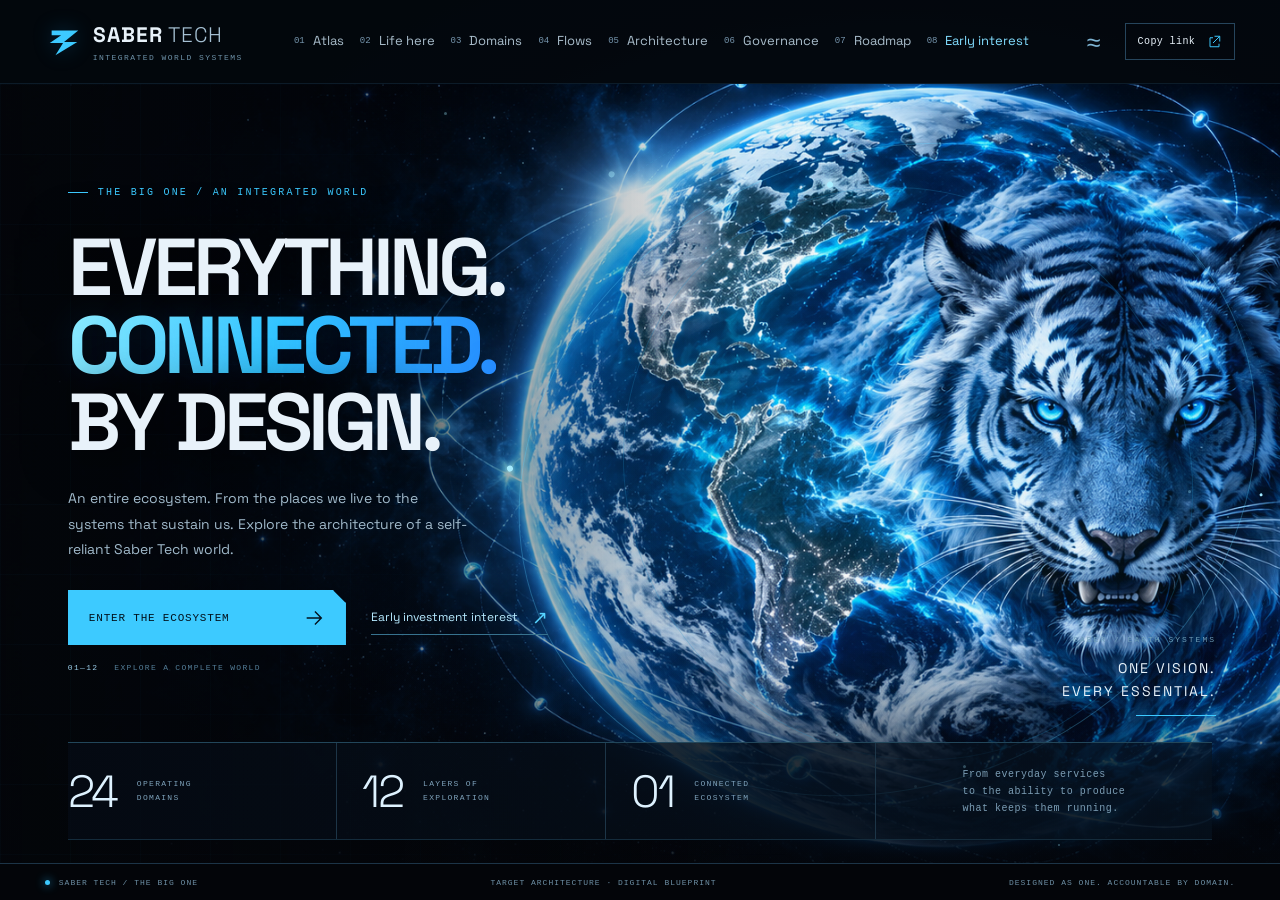
==== commit f1e28936: "Add early investment interest form and animate Saber entrance" ====
--- a/docs/index.html
+++ b/docs/index.html
@@ -8,8 +8,8 @@
   <title>Saber Tech — The Big One</title>
   
 <script type="module">
-import init, * as bindings from './saber-ecosystem-demo-4a5bc47ba1bcc0d5.js';
-const wasm = await init({ module_or_path: './saber-ecosystem-demo-4a5bc47ba1bcc0d5_bg.wasm' });
+import init, * as bindings from './saber-ecosystem-demo-cb5cf1bf10bc9157.js';
+const wasm = await init({ module_or_path: './saber-ecosystem-demo-cb5cf1bf10bc9157_bg.wasm' });
 
 
 window.wasmBindings = bindings;
@@ -18,10 +18,10 @@
 dispatchEvent(new CustomEvent("TrunkApplicationStarted", {detail: {wasm}}));
 
 </script>
-  <link rel="stylesheet" href="./style-f1d41a4378c557cc.css" integrity="sha384-MQxv4gTnRKTSN+qeSMq4EewYZ/4EnLKJmelAKozjS6oya+0Eviqt40SOpp/BntaZ"/>
+  <link rel="stylesheet" href="./style-5c10d43da22666df.css" integrity="sha384-ds2H6XxWNT5SRXTClMsncXe0NZ++LH8u99TCCBkAvubcBK1KSzJikYSvH7TDGXtO"/>
   
   <link rel="icon" type="image/svg+xml" href="public/favicon.svg" />
-<link rel="modulepreload" href="./saber-ecosystem-demo-4a5bc47ba1bcc0d5.js" crossorigin="anonymous" integrity="sha384-i4tVDdxzcefaYokoHIx1OsIRGNeksw0cZsaasIrEM9UTYtcq7mrLQM/wsa0tV5Wo"><link rel="preload" href="./saber-ecosystem-demo-4a5bc47ba1bcc0d5_bg.wasm" crossorigin="anonymous" integrity="sha384-RVa+pdLP61TCF0h19sB3d9bp+LOYY02eQrQYd/V1JLD9LQ3+LwBiyIvJsaW7aqea" as="fetch" type="application/wasm"></head>
+<link rel="modulepreload" href="./saber-ecosystem-demo-cb5cf1bf10bc9157.js" crossorigin="anonymous" integrity="sha384-m5dtW5StiIVymplp0w2689QCgDzWzawLC4swuRNS8grZgpX+lsJ/zvoUHQwhpsmr"><link rel="preload" href="./saber-ecosystem-demo-cb5cf1bf10bc9157_bg.wasm" crossorigin="anonymous" integrity="sha384-FG/ptuS5OSUMU1iw9mtwnwiyVHpMrh3V4GVuF/0wmN+3oJoLIGNxG9WzrOlEutRN" as="fetch" type="application/wasm"></head>
 <body>
   <div id="boot" aria-live="polite"><span>SABER TECH</span><small>INITIALIZING THE ECOSYSTEM</small><i></i></div>
   <noscript>This interactive executive blueprint requires JavaScript and WebAssembly.</noscript>
--- a/docs/style-5c10d43da22666df.css
+++ b/docs/style-5c10d43da22666df.css
@@ -0,0 +1,57 @@
+@font-face{font-family:Space;src:url('public/fonts/space-grotesk.woff2') format('woff2');font-weight:300 700;font-display:swap}
+:root{--bg:#030509;--panel:#08111d;--blue:#3dcaff;--ice:#b4edff;--text:#e8f2fa;--muted:#91a9bc;--line:#1c3447;--mono:Consolas,'Courier New',monospace}
+*{box-sizing:border-box}html,body{margin:0;background:var(--bg);color:var(--text);font-family:Space,'Segoe UI',sans-serif;font-size:14px}body{overflow:hidden}button,input,a{-webkit-tap-highlight-color:transparent}button,input{font:inherit}button,a{touch-action:manipulation}button{cursor:pointer}button{color:inherit}a{color:inherit;text-decoration:none}button:disabled{cursor:default;opacity:.3}button:focus-visible,a:focus-visible,input:focus-visible{outline:2px solid var(--blue);outline-offset:5px}button{border:0;background:none}h1,h2,h3,p{margin:0}img{max-width:100%;display:block}svg{display:block}::selection{background:#157fac;color:white}::-webkit-scrollbar{width:5px;height:4px}::-webkit-scrollbar-thumb{background:#28506a;border-radius:2px}.app{height:100dvh;min-height:640px;display:flex;flex-direction:column;background:radial-gradient(ellipse at 70% 40%,#071b2b 0,transparent 60%),var(--bg)}.global-header{height:84px;flex-shrink:0;display:flex;align-items:center;justify-content:space-between;gap:24px;padding:0 3.5%;border-bottom:1px solid var(--line);position:relative;z-index:5;background:rgba(3,7,13,.86)}.brand{display:flex;align-items:center;gap:10px;flex-shrink:0}.brand>svg{width:38px;height:38px;color:var(--blue);filter:drop-shadow(0 0 10px #0d7bb855)}.brand>span{font-size:21px;font-weight:700;letter-spacing:1px}.brand b{font-weight:300;margin-left:5px;color:#a6c1d4}.brand small{display:block;font:8px var(--mono);letter-spacing:1.45px;margin-top:5px;color:#6f93aa}.global-header nav{display:flex;align-self:stretch;gap:25px;align-items:stretch}.global-header nav a{display:flex;gap:8px;align-items:center;font-size:12px;color:#8ea6b8;border-bottom:2px solid transparent;transition:.2s}.global-header nav a small{font:9px var(--mono);color:#47627a}.global-header nav a:hover{color:#e6f6ff}.global-header nav a.active{border-color:var(--blue);color:#e7f6ff}.global-header nav a.active small{color:var(--blue)}.header-actions{display:flex;align-items:center;gap:18px;flex-shrink:0}.share-button{border:1px solid #26455c;padding:10px 12px;display:flex;align-items:center;gap:12px;font:10px var(--mono);letter-spacing:.4px;white-space:nowrap}.share-button:hover{border-color:var(--blue);background:#0c2a3a}.share-button svg{width:15px;height:15px;color:var(--blue)}.icon-button{color:#7eb5d4;width:26px;font-size:25px}.global-footer{height:37px;flex-shrink:0;border-top:1px solid var(--line);display:flex;align-items:center;justify-content:space-between;padding:0 3.5%;font:8px var(--mono);letter-spacing:1px;color:#6e90a6;gap:12px}.global-footer>span{display:flex;align-items:center;gap:9px}.status-dot{display:inline-block;width:5px;height:5px;background:var(--blue);box-shadow:0 0 10px #20baff;border-radius:50%;flex-shrink:0}main{flex:1;min-height:0;position:relative;outline:none}.page{height:100%;padding:26px 3.5% 22px;display:flex;flex-direction:column;gap:20px;overflow:hidden;animation:page-in .35s ease-out}.page-title{display:flex;justify-content:space-between;align-items:center;gap:20px;flex-shrink:0}.eyebrow{font:10px var(--mono);letter-spacing:1.9px;color:var(--blue);display:flex;align-items:center;gap:10px;line-height:1.5}.eyebrow>span:empty{display:block;width:20px;height:1px;background:var(--blue)}.page-title h1{font-size:clamp(26px,2.7vw,42px);font-weight:500;letter-spacing:-1.8px;line-height:1.15;margin:10px 0}.page-description{font-size:12px;color:var(--muted);line-height:1.65}.page-index{font-size:48px;font-weight:300;color:#233d52;white-space:nowrap}.page-index small{font:10px var(--mono);color:#567287}.panel{border:1px solid var(--line);background:linear-gradient(125deg,rgba(13,29,43,.75),rgba(4,11,20,.88));position:relative}.panel:before{content:'';position:absolute;top:-1px;left:-1px;width:24px;height:1px;background:#48c8ff;opacity:.65}.technical-label{font:9px var(--mono);letter-spacing:1.5px;color:#7196ae;line-height:1.5}.small-badge{padding:5px 8px;border:1px solid #254453;color:#8fb5c6;font:8px var(--mono);letter-spacing:1.1px}.arrow{width:22px;height:22px;flex-shrink:0}.primary-button,.outline-button{display:inline-flex;align-items:center;justify-content:space-between;gap:30px;min-height:48px;padding:13px 20px;font:11px var(--mono);letter-spacing:.8px;transition:.2s}.primary-button{background:var(--blue);color:#02121d;border:1px solid var(--blue);box-shadow:0 0 30px #16a9ee22}.primary-button:hover{background:#96e6ff;box-shadow:0 0 35px #23baff55;transform:translateY(-2px)}.outline-button{border:1px solid #31516a;color:#b6d4e7;min-height:44px;font-size:10px}.outline-button:hover{border-color:var(--blue);color:var(--blue);background:#092437}.outline-button .arrow{width:19px}.text-link{display:flex;align-items:center;gap:20px;color:var(--blue);font-size:12px}.text-link:hover{color:white}.sr-only{position:absolute;width:1px;height:1px;overflow:hidden;clip-path:inset(50%);white-space:nowrap}.skip-link{position:fixed;top:-80px;left:20px;padding:14px;z-index:100;background:var(--blue);color:#020b15}.skip-link:focus{top:10px}.not-found{padding:10vh 8vw}.not-found h1{font-size:50px;margin:24px 0}
+/* Entrance */
+.landing .global-header{border-bottom-color:#16314580}.landing-scene{height:100%;position:relative;overflow:hidden}.hero-art{position:absolute;inset:-4% -1% -4%;overflow:hidden}.hero-art>img{height:100%;width:100%;object-fit:cover;object-position:center 43%;animation:planet-drift 24s ease-in-out infinite alternate}.hero-art:after{content:'';position:absolute;inset:0;background:linear-gradient(90deg,#030509ee 0%,#0305099c 26%,#03050905 58%),linear-gradient(0deg,#030509 0%,transparent 30%)}.hero-grid{position:absolute;inset:0;background-image:linear-gradient(#2482b309 1px,transparent 1px),linear-gradient(90deg,#2482b309 1px,transparent 1px);background-size:70px 70px;mask-image:linear-gradient(90deg,black,transparent 65%);pointer-events:none}.hero-copy{position:absolute;top:13%;left:5.3%;z-index:2;width:51%}.hero-copy .eyebrow{font-size:10px;letter-spacing:2.2px;margin-bottom:29px}.hero-copy h1{font-size:clamp(46px,6.3vw,102px);font-weight:600;line-height:.96;letter-spacing:-5px;text-shadow:0 0 50px #030509}.hero-copy h1 em{font-style:normal;font-weight:650;color:#4acbff;-webkit-text-stroke:0;text-shadow:0 0 32px #138fff22}
+@supports ((background-clip:text) or (-webkit-background-clip:text)){
+.hero-copy h1 em{background-image:linear-gradient(110deg,transparent 40%,#e9fbffb3 49%,transparent 58%),linear-gradient(105deg,#92efff 0%,#35c8ff 48%,#278bff 100%);background-size:240% 100%,100% 100%;background-position:140% 50%,0 50%;background-repeat:no-repeat;background-clip:text;-webkit-background-clip:text;color:transparent;-webkit-text-fill-color:transparent;animation:connected-light 8s ease-in-out infinite}
+}
+@keyframes connected-light{0%,70%{background-position:140% 50%,0 50%}100%{background-position:-140% 50%,0 50%}}.hero-description{font-size:14px;line-height:1.8;color:#a1bacb;max-width:400px;margin:25px 0 28px}.enter-button{min-width:278px;height:55px;clip-path:polygon(0 0,calc(100% - 13px) 0,100% 13px,100% 100%,0 100%)}.entrance-hint{display:flex;gap:16px;font:8px var(--mono);letter-spacing:1.3px;color:#547e98;margin-top:18px}.entrance-hint span{color:#9bcde8}.hero-coordinate{position:absolute;right:5%;bottom:147px;text-align:right;z-index:2;display:flex;flex-direction:column;gap:13px}.hero-coordinate span{font:8px var(--mono);letter-spacing:2px;color:#6e9db7}.hero-coordinate b{font-size:14px;line-height:1.6;letter-spacing:2px;font-weight:400}.hero-coordinate i{height:1px;width:80px;background:var(--blue);align-self:flex-end;box-shadow:0 0 12px #00aaff}.hero-metrics{position:absolute;bottom:23px;left:5.3%;right:5.3%;height:98px;display:grid;grid-template-columns:repeat(3,1fr) 1.25fr;border-top:1px solid #22465a;border-bottom:1px solid #142b3b;background:linear-gradient(90deg,#050b14db,#071320ab);z-index:2}.hero-metrics>div{display:flex;align-items:center;gap:20px;border-right:1px solid #1d3547;padding:15px 25px}.hero-metrics>div:first-child{padding-left:0}.hero-metrics b{font-size:45px;font-weight:300;letter-spacing:-2px;color:#def2ff}.hero-metrics span{font:8px var(--mono);letter-spacing:1.3px;line-height:1.8;color:#7ea2bb;max-width:94px}.hero-metrics>p{font:10px/1.7 var(--mono);color:#7c9eb5;align-self:center;justify-self:center;letter-spacing:.5px}.orbital{position:absolute;width:58%;height:75%;border:1px solid #3ebafb20;border-radius:50%;right:2%;top:12%;transform:rotate(-24deg);z-index:1;pointer-events:none}.orbital:before{content:'';width:4px;height:4px;background:#a7edff;box-shadow:0 0 18px #2abaff;position:absolute;top:25%;left:4%;border-radius:50%}.orbital-two{transform:rotate(20deg);width:61%;height:82%;right:0%;top:7%;border-style:dashed;opacity:.5}
+/* Atlas */
+.atlas-layout{flex:1;min-height:0;display:grid;grid-template-columns:minmax(0,1fr) 330px;gap:20px}.map-panel{display:flex;flex-direction:column;overflow:hidden;background:radial-gradient(ellipse at 50% 60%,#092a41aa,transparent 70%),#050e18}.map-toolbar{display:flex;align-items:center;justify-content:space-between;padding:17px 20px 10px;gap:12px;z-index:2}.map-filters{display:flex;gap:4px;padding:0 17px;z-index:2}.map-filters button{font:9px var(--mono);color:#7495ac;padding:8px 10px;border:1px solid transparent;white-space:nowrap}.map-filters button.active{border-color:#255271;color:#5dd4ff;background:#0c2a3f}.map-viewport{flex:1;min-height:0;position:relative;display:flex;align-items:center;justify-content:center;overflow:hidden}.map-world{position:relative;width:100%;max-height:100%;aspect-ratio:1120/730;transition:transform .4s ease;flex-shrink:0}.atlas-art{width:100%;height:100%;object-fit:contain}.map-marker{position:absolute;padding:0;display:flex;align-items:center;z-index:2;text-align:left;transform:translate(-50%,-50%);transition:opacity .3s;filter:drop-shadow(0 2px 5px #000)}.map-marker>i{width:8px;height:8px;background:#7acdf2;border:2px solid #0e334e;box-shadow:0 0 0 3px #3ecaff22,0 0 20px #25baff66;border-radius:50%;flex-shrink:0}.map-marker>span{font-size:9px;letter-spacing:.1px;color:#b9d9e9;padding:6px 8px;background:#03101def;border:1px solid #1f506c;margin-left:8px;white-space:nowrap}.map-marker small{display:none;font:7px var(--mono);color:#60bbe4;margin-top:4px;letter-spacing:.9px}.map-marker:hover,.map-marker.chosen{z-index:5}.map-marker:hover>span,.map-marker.chosen>span{border-color:var(--blue);color:white;background:#0a3552}.map-marker.chosen>i{background:#c8f3ff;box-shadow:0 0 0 5px #3ecaff33,0 0 30px #25baff}.map-marker.chosen small{display:block}.map-marker.muted{opacity:.18}.map-marker.muted:hover{opacity:1}.map-bottom{display:flex;justify-content:space-between;align-items:center;padding:12px 18px;border-top:1px solid #173346;font:8px var(--mono);letter-spacing:.7px;color:#6c96af;background:#040e18}.map-bottom>span{display:flex;align-items:center;gap:10px}.map-controls{display:flex;align-items:center;border:1px solid #23475e}.map-controls button{padding:7px 10px;font:10px var(--mono);color:#9ec2d8;border-right:1px solid #23475e}.map-controls button:last-child{border:0}.map-controls button:hover:not(:disabled){background:#12374d}.inspector{padding:23px;display:flex;flex-direction:column;min-height:0;overflow:hidden}.inspector-heading{display:flex;gap:14px;align-items:center}.domain-icon{display:block;color:var(--blue);width:38px;height:38px;flex-shrink:0}.domain-icon svg{width:100%;height:100%}.inspector-heading .technical-label{font-size:8px;letter-spacing:.8px}.inspector h2{font-size:27px;letter-spacing:-1px;margin:20px 0 8px;font-weight:500}.inspector-tagline{font-size:12px;color:#8babbe;line-height:1.6}.tabs{display:flex;border-bottom:1px solid #244055;gap:0;margin-top:23px;flex-shrink:0}.tabs button{padding:12px 12px 12px 0;margin-right:13px;font-size:10px;color:#7b99b0;border-bottom:1px solid transparent;white-space:nowrap}.tabs button.active{color:#b8edff;border-color:var(--blue)}.tabs button:hover{color:white}.inspector-content{overflow:auto;flex:1;padding:20px 0 12px;min-height:0}.inspector-content>p{font-size:12px;line-height:1.85;color:#a7bdcd}.inspector h3,.chapter h3,.roadmap-principles h3{font:9px var(--mono);letter-spacing:1.1px;color:#6b9fbe;margin:22px 0 10px}.detail-list{list-style:none;padding:0;margin:0}.detail-list li{display:flex;gap:12px;padding:8px 0;border-bottom:1px solid #1a334247;align-items:flex-start}.detail-list li>span{font:11px var(--mono);color:#2b9ed0;line-height:1.8}.detail-list p{font-size:12px;line-height:1.6;color:#a7bfce}.inspector>.outline-button{flex-shrink:0;margin-top:13px}.callout{padding:17px 19px;border-left:2px solid #2aa7dc;background:#0c263666;margin-top:22px}.callout>span{font:8px var(--mono);letter-spacing:1.3px;color:#69b8df}.callout>p{font-size:12px;line-height:1.8;color:#9fbacc;margin-top:10px}
+/* Domain directory */
+.directory-toolbar{display:flex;align-items:center;justify-content:space-between;gap:20px;flex-shrink:0}.filter-tabs,.section-switcher{display:flex;gap:4px}.filter-tabs button,.section-switcher button{padding:12px 15px;font:10px var(--mono);color:#87a6bc;border:1px solid #1c3548;white-space:nowrap}.filter-tabs button.active,.section-switcher button.active{color:#8edfff;border-color:#3a97c1;background:#10354a}.filter-tabs button:hover,.section-switcher button:hover{background:#0d2437}.search-field{display:flex;align-items:center;border-bottom:1px solid #284b65;min-width:210px;gap:10px;padding:8px 0}.search-field>span{font-size:24px;color:var(--blue)}.search-field input{background:transparent;border:0;color:white;font-size:12px;width:100%;padding:6px 0;outline-offset:3px}.search-field input::placeholder{color:#62849b}.domain-grid{display:grid;grid-template-columns:repeat(3,1fr);grid-template-rows:repeat(2,minmax(0,1fr));gap:16px;min-height:0;flex:1}.domain-card{display:flex;flex-direction:column;padding:23px;border:1px solid var(--line);background:linear-gradient(120deg,#0e2030b0,#050d17);position:relative;overflow:hidden;transition:background .25s,border-color .25s,transform .25s}.domain-card:after{content:'';position:absolute;right:-25px;top:-50px;width:130px;height:130px;border:1px solid #25547722;transform:rotate(45deg)}.domain-card:hover{border-color:#36a6d8;background:linear-gradient(120deg,#12354ac9,#071625);transform:translateY(-3px)}.card-top{display:flex;align-items:center;gap:15px}.card-top>span:not(.domain-icon){font:8px var(--mono);letter-spacing:1px;color:#648aa6;line-height:1.5}.card-top .domain-icon{width:31px;height:31px}.card-top>.card-arrow{margin-left:auto;color:var(--blue)!important;font-size:17px!important}.domain-card h2{font-size:21px;letter-spacing:-.6px;font-weight:500;margin:20px 0 8px}.domain-card>p{font-size:11px;line-height:1.65;color:#8da9bd}.card-bottom{display:flex;justify-content:space-between;padding-top:18px;margin-top:auto;font:8px var(--mono);letter-spacing:.8px;color:#5b8ba9}.card-bottom>span:last-child{color:#60cafa;font-size:15px}.pagination{display:flex;align-items:center;justify-content:space-between;font:9px var(--mono);letter-spacing:1px;color:#5e87a1;flex-shrink:0}.pagination>div{display:flex;align-items:center;gap:28px}.pagination>div>span{color:#8ac7e4}.text-button{color:#8db0c6;font:10px var(--mono);padding:8px 0}.text-button:hover:not(:disabled){color:var(--blue)}.empty-state{grid-column:1/-1;grid-row:1/-1;display:flex;flex-direction:column;align-items:center;justify-content:center;gap:18px;color:#8fb5c9}
+/* Domain chapters */
+.domain-breadcrumb{display:flex;gap:15px;font:9px var(--mono);color:#567990;flex-shrink:0}.domain-breadcrumb a{color:#89c9e9}.domain-breadcrumb a:hover{color:white}.domain-title{display:flex;align-items:center;justify-content:space-between;flex-shrink:0}.domain-title h1{font-size:42px;letter-spacing:-1.5px;line-height:1.2;font-weight:500;margin:10px 0 8px}.domain-title>div>p:last-child{font-size:13px;color:#8caac0}.domain-title>.domain-icon{width:60px;height:60px;margin-right:20px;color:#235578}.domain-layout{display:grid;grid-template-columns:30% 1fr;gap:20px;flex:1;min-height:0}.domain-visual{padding:21px;display:flex;flex-direction:column;overflow:hidden}.domain-visual-art{position:relative;flex:1;min-height:120px;display:flex;align-items:center;justify-content:center;overflow:hidden}.domain-visual-art>img{width:125%;max-width:none;opacity:.5}.domain-emblem{position:absolute;top:50%;left:50%;transform:translate(-50%,-50%) rotate(-6deg);width:84px;height:84px;border:1px solid #388db8;background:#061c30e6;box-shadow:0 0 40px #0e93da33;display:flex;align-items:center;justify-content:center}.domain-emblem>.domain-icon{width:46px;height:46px}.dependency-links{display:flex;flex-direction:column}.dependency-links a{display:flex;justify-content:space-between;align-items:center;border-bottom:1px solid #214056;padding:12px 0;font-size:11px;color:#9cbed3;gap:12px}.dependency-links a:hover{color:var(--blue)}.dependency-links a>span:last-child{color:var(--blue)}.back-atlas{font:9px var(--mono);color:#5f9ebf;margin-top:20px;line-height:1.5}.domain-reading{display:flex;flex-direction:column;overflow:hidden}.domain-reading>.tabs{margin:0;padding:5px 28px 0;gap:15px}.domain-reading>.tabs button{font-size:11px;padding:16px 0;margin-right:16px}.chapter{overflow:auto;padding:28px;min-height:0;flex:1}.chapter h2{font-size:27px;letter-spacing:-1px;line-height:1.25;font-weight:500;margin:15px 0 19px}.lead-paragraph{font-size:14px;line-height:1.9;color:#9fbacc;max-width:760px}.two-columns{display:grid;grid-template-columns:1fr 1fr;gap:26px;margin-top:18px}.two-columns h3{margin:10px 0}.small-note{font:10px/1.8 var(--mono);color:#6d96af;margin-top:25px}.operating-steps{display:flex;flex-direction:column;gap:16px;margin-top:23px}.operating-steps>div{display:flex;align-items:flex-start;gap:20px;padding-bottom:15px;border-bottom:1px solid #1e3a4d}.operating-steps b{font:20px var(--mono);color:#4dbce9}.operating-steps p{font-size:13px;line-height:1.8;color:#abc1d0}.evidence-grid{display:grid;grid-template-columns:repeat(3,1fr);gap:10px;margin:24px 0}.evidence-grid>div{border:1px solid #244154;padding:13px;font-size:10px;color:#97b7cd;display:flex;align-items:center;gap:12px}.evidence-grid span{font:9px var(--mono);color:#3da8d7}
+/* Flows */
+.section-switcher{flex-shrink:0}.section-switcher button{padding:12px 20px}.flow-board{flex:1;min-height:0;padding:26px 30px 0;display:flex;flex-direction:column;overflow:auto}.flow-intro h2{font-size:27px;font-weight:500;letter-spacing:-.8px;margin:12px 0}.flow-intro>p:last-child{color:#8ca9bd;font-size:12px;line-height:1.7;max-width:720px}.flow-chain{display:grid;grid-template-columns:repeat(5,1fr);gap:25px;align-items:center;flex:1;min-height:140px;padding:20px 0}.flow-node{border:1px solid #27516d;position:relative;min-height:115px;background:#071524;display:flex;align-items:center;justify-content:center;flex-direction:column;gap:12px;padding:20px 8px;transition:.2s}.flow-node>.domain-icon{width:36px;height:36px;color:#4685a9}.flow-node>b{font-size:11px;font-weight:400;color:#94b6cd}.flow-node.active{background:#103b55;border-color:#4abdf1;box-shadow:inset 0 0 35px #1295d315,0 0 25px #159fe41a}.flow-node.active .domain-icon{color:#88e1ff}.flow-node.active>b{color:#e0f7ff}.node-index{position:absolute;top:8px;left:10px;font:8px var(--mono);color:#418db5}.node-arrow{position:absolute;right:-24px;top:50%;color:#43afde;font-size:20px}.flow-node:last-child .node-arrow{display:none}.recovery-line{border-top:1px dashed #276a88;display:flex;align-items:center;gap:20px;padding:16px 0;color:#5898b6}.recovery-line>span:first-child{font-size:30px}.recovery-line p{font-size:10px;line-height:1.7;max-width:720px}.recovery-line>span:last-child{font:8px var(--mono);letter-spacing:1px;white-space:nowrap;margin-left:auto}.flow-explanation{display:flex;align-items:center;padding:18px 25px;gap:24px;flex-shrink:0;min-height:110px}.explanation-number{font-size:48px;color:#286489;font-weight:300}.flow-explanation>div:nth-child(2){flex:1}.flow-explanation .eyebrow{font-size:8px}.flow-explanation h3{font-size:18px;font-weight:500;margin:5px 0}.flow-explanation p:not(.eyebrow){font-size:11px;line-height:1.6;color:#91b0c5}.flow-explanation .outline-button{flex-shrink:0}
+/* Architecture and authority */
+.architecture-layout,.governance-layout{display:grid;grid-template-columns:40% 1fr;gap:22px;flex:1;min-height:0}.architecture-stack{padding:25px;display:flex;flex-direction:column;gap:12px;overflow:auto}.architecture-stack>.technical-label{margin-bottom:10px}.architecture-layer{min-height:54px;display:flex;align-items:center;gap:20px;text-align:left;padding:15px 18px;border:1px solid #254b64;background:linear-gradient(105deg,#102c42,#071522);position:relative;transition:.2s}.architecture-layer:after{content:'';height:12px;width:1px;background:#2d708f;position:absolute;bottom:-13px;left:50%}.architecture-layer:last-of-type:after{display:none}.architecture-layer>span{font:10px var(--mono);color:#5688a5}.architecture-layer>b{font:11px var(--mono);letter-spacing:1px;color:#a8c6da}.architecture-layer>i{font-style:normal;margin-left:auto;color:#3d92bd}.architecture-layer.active{border-color:#4dbbe8;background:linear-gradient(105deg,#144969,#0b2b45);box-shadow:0 0 20px #29aaff16}.architecture-layer.active>b{color:#e2f7ff}.stack-caption{font:8px var(--mono);letter-spacing:.8px;color:#5e85a0;margin-top:auto;padding-top:12px;text-align:center}.architecture-detail{padding:35px;overflow:auto;position:relative}.large-outline-number{font-size:100px;position:absolute;right:26px;top:10px;color:transparent;-webkit-text-stroke:1px #1a3a51;font-weight:500;pointer-events:none}.architecture-detail>.eyebrow{position:relative}.architecture-detail h2{font-size:35px;line-height:1.15;letter-spacing:-1.3px;font-weight:500;max-width:450px;margin:26px 0 22px;position:relative}.boundary-grid{display:grid;grid-template-columns:repeat(3,1fr);gap:20px;margin:35px 0}.boundary-grid>div{padding-top:16px;border-top:1px solid #2b5269}.boundary-grid span{font:9px var(--mono);letter-spacing:1px;color:#4fb9e6}.boundary-grid p{font-size:11px;line-height:1.9;color:#81a3ba;margin-top:12px}.authority-menu{display:flex;flex-direction:column;gap:15px;min-height:0}.authority-card{display:flex;align-items:center;gap:25px;text-align:left;padding:22px;flex:1;min-height:80px}.authority-card>span{font:18px var(--mono);color:#30688c}.authority-card>b{font-size:20px}.authority-card div>b{display:block;font-size:21px;font-weight:500;letter-spacing:-.5px}.authority-card small{display:block;font:9px var(--mono);color:#648da8;margin-top:7px}.authority-card>i{margin-left:auto;font-style:normal;color:#3883b1}.authority-card.active{border-color:#46b5e8;background:linear-gradient(105deg,#103c56,#071725)}.authority-card.active>span{color:#79d6ff}.authority-detail{padding:35px;overflow:auto}.authority-detail h2{font-size:36px;font-weight:500;letter-spacing:-1.4px;line-height:1.2;margin:28px 0 20px;max-width:520px}.rights-strip{display:flex;flex-wrap:wrap;gap:8px;margin:25px 0}.rights-strip span{font:8px var(--mono);padding:7px 8px;border:1px solid #254257;letter-spacing:.7px;color:#8cbbd4}.governance-flow{display:flex;align-items:center;justify-content:space-between;font-size:10px;gap:10px;border-top:1px solid #234157;padding-top:20px;color:#6f9ab5}.governance-flow b{color:#49b9e8;font-weight:400}
+/* Roadmap */
+.stage-track{display:grid;grid-template-columns:repeat(6,1fr);gap:0;margin:7px 0 18px;flex-shrink:0}.stage-track button{text-align:left;position:relative;padding:0 20px 24px 0;border-bottom:1px solid #2c5068;display:flex;flex-direction:column;gap:14px}.stage-track span{font:20px var(--mono);color:#315d7c}.stage-track b{font-size:12px;color:#759cb5;font-weight:400;line-height:1.5}.stage-track i{position:absolute;bottom:-4px;left:0;width:7px;height:7px;background:#244661;border-radius:50%}.stage-track button.active{border-color:#4cc9ff}.stage-track button.active span{color:#65d0ff}.stage-track button.active b{color:#d3edfa}.stage-track button.active i{background:#9de8ff;box-shadow:0 0 15px #41c7ff}.roadmap-detail{display:grid;grid-template-columns:18% 1fr 23%;gap:30px;padding:32px;flex:1;min-height:0;overflow:auto}.roadmap-number{display:flex;flex-direction:column;align-items:flex-start;justify-content:center;border-right:1px solid #203f56}.roadmap-number>span,.roadmap-number>small{font:8px var(--mono);letter-spacing:1px;color:#527d9c}.roadmap-number>b{font-size:clamp(80px,10vw,150px);letter-spacing:-8px;color:transparent;-webkit-text-stroke:1px #3c9bcd;font-weight:400;line-height:1.5}.roadmap-copy{display:flex;flex-direction:column;justify-content:center}.roadmap-copy h2{font-size:32px;letter-spacing:-1px;font-weight:500;margin:15px 0 18px}.roadmap-copy .lead-paragraph{font-size:13px}.roadmap-principles{display:flex;flex-direction:column;justify-content:center;border-left:1px solid #1c3548;padding-left:25px}.roadmap-principles h3{margin:0 0 15px}.roadmap-principles .detail-list p{font-size:11px}.roadmap-bottom{display:flex;align-items:center;gap:30px;flex-shrink:0}.roadmap-bottom>div{display:flex;align-items:center;gap:15px;flex:1}.roadmap-bottom p{font:9px/1.8 var(--mono);color:#648ca5;max-width:720px}.roadmap-bottom .outline-button{flex-shrink:0}
+@keyframes planet-drift{0%{transform:scale(1)}100%{transform:scale(1.045) translateY(-.5%)}}@keyframes page-in{from{opacity:0;transform:translateY(8px)}to{opacity:1;transform:translateY(0)}}.reduced *,.reduced *:before,.reduced *:after{animation:none!important;transition:none!important}
+@media(min-width:1700px){.page{padding:35px 4% 30px;gap:25px}.atlas-layout{grid-template-columns:minmax(0,1fr) 400px}.inspector{padding:30px}.inspector-content>p,.detail-list p{font-size:14px}.page-description{font-size:14px}.domain-card{padding:30px}.domain-card h2{font-size:27px}.domain-card>p{font-size:14px}.hero-copy{top:15%}.hero-description{font-size:17px;max-width:480px}.hero-metrics{height:120px}.hero-coordinate{bottom:175px}.chapter{padding:40px}.chapter h2{font-size:36px}.lead-paragraph{font-size:17px}.flow-intro h2{font-size:34px}.flow-node{min-height:160px}.flow-node>.domain-icon{width:49px;height:49px}.architecture-layer{min-height:72px}.architecture-detail h2,.authority-detail h2{font-size:45px}.roadmap-copy h2{font-size:40px}}
+@media(max-height:800px) and (min-width:961px){.global-header{height:70px}.page{padding-top:20px;gap:16px}.page-title h1{font-size:32px;margin:8px 0}.page-description{font-size:11px}.page-index{font-size:38px}.hero-copy{top:10%}.hero-copy .eyebrow{margin-bottom:22px}.hero-copy h1{font-size:5.5vw}.hero-description{font-size:12px;line-height:1.7;margin:18px 0}.hero-metrics{height:80px;bottom:17px}.hero-metrics b{font-size:36px}.hero-coordinate{bottom:120px}.entrance-hint{margin-top:13px}.inspector{padding:19px}.inspector h2{margin-top:15px;font-size:24px}.inspector-content{padding-top:14px}.tabs{margin-top:14px}.map-toolbar{padding-top:13px}.map-marker>span{font-size:8px}.domain-card{padding:18px}.domain-card h2{font-size:19px;margin-top:12px}.domain-card>p{font-size:10px}.card-top .domain-icon{width:26px;height:26px}.card-bottom{padding-top:12px}.domain-title h1{font-size:34px}.chapter{padding:22px}.chapter h2{font-size:24px;margin:10px 0 14px}.lead-paragraph{font-size:12px;line-height:1.8}.chapter .callout{margin-top:16px}.two-columns{margin-top:10px}.architecture-detail,.authority-detail{padding:26px}.architecture-layer{min-height:45px;padding:11px 15px}.architecture-stack{padding:20px;gap:10px}.architecture-layer:after{height:10px;bottom:-11px}.architecture-detail h2,.authority-detail h2{font-size:30px;margin:20px 0 16px}.boundary-grid{margin:23px 0}.authority-card{padding:18px}.flow-board{padding:20px 25px 0}.flow-intro h2{font-size:24px;margin:9px 0}.flow-chain{padding:15px 0;min-height:125px}.flow-node{min-height:98px;gap:8px}.flow-node>.domain-icon{width:30px;height:30px}.flow-explanation{padding:13px 20px;min-height:95px}.recovery-line{padding:12px 0}.roadmap-detail{padding:24px;gap:23px}.roadmap-copy h2{font-size:28px}.roadmap-copy .lead-paragraph{font-size:12px}.stage-track{margin:0 0 10px}.stage-track button{gap:10px;padding-bottom:18px}.stage-track b{font-size:11px}.evidence-grid{margin:16px 0}}
+@media(max-width:1250px){.global-header{padding:0 25px;gap:15px}.global-header nav{gap:17px}.global-header nav small{display:none}.brand>span{font-size:19px}.brand small{font-size:6.5px}.brand>svg{width:31px}.header-actions{gap:10px}.global-header nav a{font-size:11px}.page{padding-left:25px;padding-right:25px}.atlas-layout{grid-template-columns:minmax(0,1fr) 300px;gap:15px}.map-marker>span{font-size:8px;padding:5px}.map-filters button{font-size:8px;padding:7px}.filter-tabs button{padding:10px;font-size:9px}.search-field{min-width:170px;width:180px}.hero-copy h1{letter-spacing:-3px}.hero-metrics>div{gap:12px;padding:15px}.hero-metrics span{font-size:7px}.hero-coordinate{right:4%}.domain-reading>.tabs{gap:5px;padding-left:20px;padding-right:20px}.domain-reading>.tabs button{font-size:10px;margin-right:9px}.architecture-detail h2,.authority-detail h2{font-size:30px}.roadmap-detail{grid-template-columns:16% 1fr 25%;gap:20px}.roadmap-principles{padding-left:18px}.evidence-grid{grid-template-columns:repeat(2,1fr)}}
+@media(max-width:960px){body{overflow:auto}.app{height:auto;min-height:100dvh}.global-header{height:112px;padding:16px 22px 48px;position:relative;align-items:center}.global-header nav{position:absolute;bottom:0;left:22px;right:22px;height:38px;gap:25px;overflow-x:auto}.global-header nav a{font-size:11px;flex-shrink:0}.global-footer{height:auto;min-height:42px;padding:13px 22px;flex-wrap:wrap;font-size:7px}.global-footer .footer-right{display:none}main{min-height:calc(100dvh - 154px)}.page{height:auto;min-height:calc(100dvh - 154px);padding:25px 22px;overflow:visible}.page-title h1{font-size:30px}.page-index{font-size:35px}.page-description{font-size:12px;max-width:600px}.atlas-layout{grid-template-columns:1fr;flex:auto}.map-panel{height:520px}.inspector{min-height:330px;max-height:470px;padding:24px}.inspector-content{min-height:130px}.inspector h2{margin-top:16px}.inspector-content>p{font-size:13px}.map-world{width:100%;height:auto}.map-marker>span{font-size:10px}.map-filters button{font-size:9px}.domain-grid{grid-template-columns:repeat(2,1fr);grid-template-rows:repeat(3,1fr)}.domain-card{min-height:185px}.directory-toolbar{align-items:stretch;flex-direction:column;gap:10px}.search-field{width:100%}.filter-tabs{overflow:auto}.filter-tabs button{padding:10px 14px}.domain-layout{grid-template-columns:1fr}.domain-visual{display:none}.domain-reading{min-height:420px}.chapter{padding:25px}.domain-title h1{font-size:36px}.two-columns{gap:25px}.architecture-layout,.governance-layout{grid-template-columns:1fr}.architecture-stack{padding:22px;gap:10px}.architecture-detail{min-height:410px}.authority-menu{display:grid;grid-template-columns:1fr 1fr;gap:10px}.authority-card{min-height:90px;padding:16px;gap:15px}.authority-card div>b{font-size:18px}.authority-card small{font-size:8px}.authority-detail{min-height:410px}.section-switcher{overflow:auto}.section-switcher button{font-size:9px;padding:12px 14px}.flow-board{min-height:370px;padding:25px 20px 0}.flow-chain{gap:17px}.node-arrow{right:-18px;font-size:16px}.flow-node{min-height:125px}.flow-node b{font-size:10px}.flow-explanation{min-height:140px}.flow-explanation .outline-button{padding:10px;font-size:9px;gap:12px}.stage-track{overflow:auto;display:flex}.stage-track button{min-width:145px;padding-right:20px}.roadmap-detail{grid-template-columns:22% 1fr;min-height:360px}.roadmap-principles{grid-column:1/-1;border:0;padding:0;display:block}.roadmap-principles .detail-list{display:grid;grid-template-columns:1fr 1fr;gap:0 20px}.roadmap-number>b{font-size:100px}.roadmap-bottom{align-items:flex-start}.roadmap-bottom>.outline-button{font-size:9px;gap:15px}.landing-scene{height:calc(100dvh - 154px);min-height:680px}.hero-copy{top:14%;left:5%;width:65%}.hero-copy h1{font-size:67px;letter-spacing:-3px}.hero-copy .eyebrow{font-size:8px}.hero-description{font-size:13px;max-width:350px}.hero-art{inset:0 -25% 10% 0}.hero-art>img{object-position:65% center}.hero-art:after{background:linear-gradient(90deg,#030509df,#03050944 65%,transparent)}.hero-coordinate{display:none}.hero-metrics{bottom:24px;height:90px;grid-template-columns:repeat(3,1fr)}.hero-metrics>p{display:none}.hero-metrics>div:last-of-type{border:0}.hero-metrics b{font-size:36px}.hero-metrics span{font-size:8px}}
+@media(max-width:600px){.global-header{padding-left:18px;padding-right:18px}.global-header nav{left:18px;right:18px;gap:23px}.brand>span{font-size:18px}.brand>svg{width:30px}.brand small{font-size:6px}.share-button{font-size:8px;padding:8px;gap:8px}.motion-button{width:19px;font-size:22px}.header-actions{gap:9px}.page{padding:23px 18px;gap:20px}.eyebrow{font-size:8px;letter-spacing:1.3px}.page-title{align-items:flex-start;gap:10px}.page-title h1{font-size:28px;letter-spacing:-1px;margin:12px 0;line-height:1.15}.page-description{font-size:11px;line-height:1.8}.page-index{font-size:25px;margin-top:22px}.page-index small{display:none}.map-panel{height:380px}.map-toolbar{padding:14px 12px 10px}.technical-label{font-size:7px;letter-spacing:1px}.small-badge{font-size:6px;padding:4px}.map-filters{padding:0 8px;gap:0;overflow-x:auto}.map-filters button{font-size:7px;padding:7px}.map-marker>span{font-size:7px;padding:4px;margin-left:4px}.map-marker>i{width:6px;height:6px}.map-marker small{font-size:5px}.map-bottom{padding:10px;font-size:6px}.map-bottom>span{gap:6px}.map-controls button{padding:6px;font-size:8px}.inspector{min-height:390px;max-height:470px;padding:22px}.inspector h2{font-size:28px}.inspector-heading .technical-label{font-size:8px}.filter-tabs{gap:5px}.filter-tabs button{font-size:8px;padding:10px}.domain-grid{gap:10px}.domain-card{padding:15px;min-height:195px}.card-top{gap:8px}.card-top .domain-icon{width:25px;height:25px}.card-top>span:not(.domain-icon){font-size:6px;letter-spacing:.4px}.card-top>.card-arrow{display:none}.domain-card h2{font-size:18px;line-height:1.2;margin:16px 0 9px}.domain-card>p{font-size:10px;line-height:1.6}.card-bottom{font-size:6px;letter-spacing:.2px;gap:5px}.pagination{font-size:7px;letter-spacing:.5px}.pagination>div{gap:15px}.text-button{font-size:8px}.domain-title h1{font-size:31px;letter-spacing:-1.2px}.domain-title>div>p:last-child{font-size:12px}.domain-title>.domain-icon{display:none}.domain-reading>.tabs{padding:0 15px;overflow-x:auto;gap:13px}.domain-reading>.tabs button{font-size:9px;flex-shrink:0;margin-right:0}.chapter{padding:23px 20px}.chapter h2{font-size:25px;line-height:1.2}.lead-paragraph{font-size:13px;line-height:1.9}.two-columns{grid-template-columns:1fr;gap:12px}.domain-reading{min-height:470px;max-height:640px}.evidence-grid{grid-template-columns:1fr 1fr}.evidence-grid>div{font-size:9px;padding:10px;gap:8px}.flow-intro h2{font-size:25px;line-height:1.2}.flow-intro>p:last-child{font-size:11px}.flow-chain{overflow-x:auto;display:flex;min-height:165px;padding:22px 0}.flow-node{min-width:118px;min-height:120px}.flow-node b{font-size:10px}.flow-board{min-height:400px;padding:23px 18px 0}.recovery-line{gap:12px;align-items:flex-start}.recovery-line>span:last-child{display:none}.recovery-line p{font-size:9px}.flow-explanation{flex-wrap:wrap;padding:18px;gap:17px}.flow-explanation>div:nth-child(2){flex-basis:70%}.flow-explanation .outline-button{margin-left:51px}.explanation-number{font-size:32px}.architecture-stack{padding:18px}.architecture-layer{gap:16px;padding:13px;min-height:49px}.architecture-layer>b{font-size:10px;letter-spacing:.5px}.architecture-detail,.authority-detail{padding:25px 21px;min-height:440px}.architecture-detail h2,.authority-detail h2{font-size:30px;letter-spacing:-1px;margin-top:25px}.large-outline-number{font-size:75px;right:18px}.boundary-grid{gap:12px}.boundary-grid p{font-size:10px;line-height:1.75}.boundary-grid span{font-size:8px;letter-spacing:.5px}.authority-card{gap:10px;padding:15px 12px;min-height:92px}.authority-card>span{font-size:12px}.authority-card div>b{font-size:16px}.authority-card small{font-size:7px;line-height:1.6}.authority-card>i{display:none}.authority-detail .eyebrow{font-size:7px}.rights-strip{gap:6px}.rights-strip span{font-size:7px}.governance-flow{font-size:8px;gap:6px}.stage-track button{min-width:130px}.roadmap-detail{padding:22px 18px;grid-template-columns:1fr;gap:25px}.roadmap-number{flex-direction:row;align-items:center;border:0;gap:20px;justify-content:space-between}.roadmap-number>b{font-size:65px;letter-spacing:-4px;line-height:1}.roadmap-number>small{display:none}.roadmap-copy h2{font-size:30px;margin:12px 0}.roadmap-principles .detail-list p{font-size:10px}.roadmap-bottom{flex-direction:column;gap:20px}.roadmap-bottom p{font-size:8px}.landing-scene{min-height:720px}.hero-copy{top:31%;width:90%;left:6%}.hero-copy h1{font-size:clamp(43px,11.5vw,65px);letter-spacing:-2.6px}.hero-copy .eyebrow{margin-bottom:20px;font-size:7px;letter-spacing:1.3px}.hero-description{font-size:12px;line-height:1.75;max-width:310px;margin:20px 0}.hero-art{inset:-9% -27% 24% -35%}.hero-art>img{object-fit:contain;object-position:center top}.hero-art:after{background:linear-gradient(0deg,#030509 0%,#030509d0 28%,transparent 70%)}.hero-metrics{height:75px;left:6%;right:6%;bottom:18px}.hero-metrics>div{gap:9px;padding:10px}.hero-metrics b{font-size:28px;letter-spacing:-1px}.hero-metrics span{font-size:6px;letter-spacing:.5px;max-width:65px}.enter-button{min-width:248px;height:48px;font-size:10px}.entrance-hint{font-size:6px;letter-spacing:.7px}.orbital{display:none}.global-footer{font-size:6px;letter-spacing:.5px;padding:13px 18px;gap:8px}.global-footer>span{gap:7px}}
+@media(max-width:600px){.hero-art{inset:-9% -10% 24% -52%}}
+@media(prefers-reduced-motion:reduce){*,*:before,*:after{animation-duration:.001ms!important;animation-iteration-count:1!important;transition-duration:.001ms!important}}
+
+/* Living architecture: family spaces, guided journeys, and evidence */
+.scene-marker:disabled{opacity:1;cursor:default}.support-boundary .tabs{gap:22px}.support-boundary .tabs button{margin:0;font-size:12px}.boundary-copy{padding-top:24px}.boundary-copy p{font-size:14px;color:#b3ccdc;line-height:1.9}
+.place-layout,.place-reading,.place-chapter{min-width:0}
+@media(min-width:961px){.scene-artboard{transform:scale(1.13)}}
+.global-header nav{gap:20px}.global-header nav a{font-size:13px;color:#a9bdcb}.global-header nav a small{color:#7695ad}.page-description{color:#a7bdce}.technical-label{color:#94b4ca}.family-page{gap:15px}.family-nav{display:grid;grid-template-columns:repeat(6,1fr);border:1px solid #23465d;flex-shrink:0;background:#07131f}.family-nav a{padding:13px 15px;border-right:1px solid #1b3649;font-size:12px;color:#a2bdcf;display:flex;align-items:center;gap:10px;white-space:nowrap}.family-nav a:last-child{border:0}.family-nav a small{font:9px var(--mono);color:#638da9}.family-nav a>span{margin-left:auto;color:#386b89}.family-nav a.active{background:linear-gradient(115deg,#123b55,#092033);color:#c8f2ff;box-shadow:inset 0 -2px #4bd4ff}.family-nav a.active small,.family-nav a:hover{color:#71d9ff}.family-layout{display:grid;grid-template-columns:minmax(0,1fr) 360px;gap:18px;flex:1;min-height:0}.family-scene{display:flex;flex-direction:column;min-height:0;overflow:hidden;background:radial-gradient(ellipse at 50% 60%,#0a3554aa,transparent 70%),#050e18}.scene-top{display:flex;justify-content:space-between;align-items:flex-start;padding:21px 24px 0;gap:10px;flex-shrink:0}.scene-top .eyebrow{font-size:9px}.scene-top h2{font-size:21px;font-weight:400;letter-spacing:-.5px;margin-top:7px}.scene-top .small-badge{font-size:7px;margin-top:2px}.scene-viewport{flex:1;min-height:0;display:grid;place-items:center;container-type:size;position:relative}.scene-artboard{width:min(100cqw,153.4246cqh);aspect-ratio:1120/730;position:relative;flex-shrink:0}.scene-artboard>img{width:100%;height:100%}.scene-marker{position:absolute;transform:translate(-50%,-50%);display:flex;align-items:center;padding:0;border:1px solid #39708c;background:#061421ec;box-shadow:0 3px 14px #0009;white-space:nowrap;z-index:2;transition:box-shadow .2s,border-color .2s}.scene-marker>b{display:grid;place-items:center;width:24px;height:24px;background:#10364c;color:#6cd2f8;font:9px var(--mono);border-right:1px solid #386780}.scene-marker>span{padding:6px 8px;font-size:10px;color:#c2dbe9}.scene-marker.active{border-color:#9ce9ff;box-shadow:0 0 0 4px #34b7ed18,0 0 25px #31bbff50;z-index:3}.scene-marker.active>b{background:#61dbff;color:#042038}.scene-marker.active>span{color:white;background:#0f3e59}.scene-marker.active:after{content:'';position:absolute;left:50%;top:100%;height:22px;border-left:1px solid #9ce9ff;pointer-events:none}.scene-marker:hover{border-color:#7fe3ff;z-index:4}.scene-foot{display:flex;justify-content:space-between;gap:12px;padding:13px 20px;border-top:1px solid #1e3a4e;font:8px var(--mono);letter-spacing:1px;color:#97b8cc;flex-shrink:0}.scene-foot>span{display:flex;align-items:center;gap:8px}.family-inspector{display:flex;flex-direction:column;padding:23px;min-height:0;overflow:hidden}.family-inspector-top{display:flex;align-items:center;gap:16px;flex-shrink:0}.family-inspector-top>.domain-icon{width:31px;height:31px;color:#62d4ff}.family-inspector-top .technical-label{font-size:8px;letter-spacing:1px}.family-inspector h2{font-size:29px;font-weight:500;letter-spacing:-1px;line-height:1.12;margin:20px 0 12px;flex-shrink:0}.family-tagline{font-size:12px;line-height:1.6;color:#75cce9}.family-inspector>.tabs{margin-top:18px;gap:14px;flex-shrink:0}.family-inspector>.tabs button{font-size:11px;padding-bottom:12px;margin:0}.family-inspector-copy{flex:1;min-height:0;overflow:auto;padding:18px 1px 15px}.family-inspector-copy>p{font-size:13px;color:#b1c7d7;line-height:1.8}.family-inspector-copy .detail-list{margin-top:14px}.family-inspector-copy .detail-list p{font-size:12px;color:#a3bdcf;line-height:1.75}.family-inspector>.outline-button{flex-shrink:0;font-size:10px;gap:12px;min-height:44px}.family-note{border-left:2px solid #34a5d2;padding:12px 15px;margin-top:22px;background:#0b263533}.family-note>span{font:9px var(--mono);letter-spacing:1px;color:#65c7ed}.family-note>p{font-size:12px;line-height:1.8;color:#a8becd;margin-top:9px}.family-bottom{display:flex;justify-content:space-between;align-items:center;gap:20px;flex-shrink:0}.family-bottom p{font:9px/1.6 var(--mono);color:#8eabba}.family-bottom a{font-size:11px;color:#74d2f2;white-space:nowrap}.zone-number{font:34px var(--mono);color:transparent;-webkit-text-stroke:1px #5dc8ef}.place-domain-links{display:flex;flex-direction:column;gap:0;margin-top:16px}.place-domain-links a{display:flex;align-items:center;gap:13px;border-bottom:1px solid #234155;padding:12px 0;color:#b8d6e7;font-size:12px}.place-domain-links a:hover{color:#73dcff}.place-domain-links .domain-icon{width:23px;height:23px;color:#65bfe7;flex-shrink:0}.place-domain-links a>span:last-child{margin-left:auto;color:#58c2f0}.place-grid .domain-card{padding:19px 22px}.place-grid .domain-card h2{font-size:23px;margin-top:15px}.place-grid .domain-card>p{font-size:12px}.place-card .card-bottom{font-size:8px;letter-spacing:.4px}.place-layout{flex:1;min-height:0;display:grid;grid-template-columns:38% 1fr;gap:20px}.place-visual{padding:25px;display:flex;flex-direction:column;min-height:0;overflow:auto}.place-art{flex:1;min-height:120px;max-height:360px;display:flex;align-items:center;justify-content:center;margin:4px -15px}.place-art img{height:100%;width:100%;object-fit:contain}.place-visual>p:not(.technical-label){font-size:13px;line-height:1.8;color:#acc5d5}.place-visual>.text-link{margin-top:20px;font-size:12px}.place-reading{min-height:0;display:flex;flex-direction:column}.place-reading>.tabs{padding:0 25px;margin-top:0;gap:24px;flex-shrink:0}.place-reading>.tabs button{font-size:12px;white-space:nowrap;padding:20px 0;margin:0}.place-chapter{padding:30px;overflow:auto;flex:1;min-height:0}.place-chapter h2{font-size:31px;letter-spacing:-1px;font-weight:500;line-height:1.2;margin:20px 0}.place-chapter .detail-list p{font-size:14px;line-height:1.8}.place-chapter .detail-list li{padding:14px 0;border-bottom:1px solid #1b3548}.place-chapter .lead-paragraph{font-size:14px;line-height:1.9}.place-chapter .family-note{margin-top:28px}.place-chapter .family-note p{font-size:13px}.place-chapter .place-domain-links{display:grid;grid-template-columns:1fr 1fr;gap:0 25px}.place-chapter .operating-steps{margin-top:25px}.place-chapter .operating-steps p{font-size:14px;line-height:1.8}.journey-controls{display:flex;align-items:center;justify-content:space-between;gap:20px;flex-shrink:0}.journey-controls .technical-label{font-size:8px;max-width:215px;text-align:right}.journey-layout{flex:1;min-height:0;display:grid;grid-template-columns:minmax(0,1.3fr) minmax(350px,1fr);gap:20px}.journey-map{min-height:0;display:flex;flex-direction:column;gap:14px}.journey-map .family-scene{flex:1}.journey-track{display:grid;grid-template-columns:repeat(5,1fr);flex-shrink:0}.journey-track button{text-align:left;padding:12px 8px;border-top:1px solid #36566b;background:#07121d}.journey-track span{font:18px var(--mono);color:#618ca9;display:block;margin-bottom:8px}.journey-track b{font:8px var(--mono);color:#8aaabe;letter-spacing:.5px}.journey-track button.active{background:#0c2c42;border-top:2px solid #65d4ff}.journey-track button.active span{color:#9be8ff}.journey-track button.active b{color:#d7f2ff}.journey-detail{padding:28px;overflow:auto;display:flex;flex-direction:column;min-height:0}.journey-detail h2{font-size:32px;letter-spacing:-1px;font-weight:500;line-height:1.15;margin:16px 0}.journey-body{font-size:13px;line-height:1.8;color:#b3c8d6}.scope-card{border-top:1px solid #284b63;margin-top:20px;padding-top:16px}.scope-card>span{font:9px var(--mono);color:#6ecdf2;letter-spacing:1px}.scope-card p{font-size:12px;line-height:1.8;color:#9fbacc;margin-top:9px}.journey-actions{display:flex;align-items:center;justify-content:space-between;gap:15px;margin-top:auto;padding-top:20px}.journey-actions>a{color:#71cbed;font-size:11px}.journey-actions>.outline-button{font-size:9px;gap:15px}.support-layout{display:grid;grid-template-columns:minmax(0,1fr) 350px;flex:1;min-height:0;gap:20px}.support-diagram{padding:24px;display:flex;flex-direction:column;min-height:0;background:radial-gradient(ellipse at 50% 20%,#0a3654,transparent 65%),#060f1a}.support-center{text-align:center;display:flex;flex-direction:column;align-items:center;padding:30px 10px 0;flex:1;justify-content:center}.support-center>.domain-icon{width:50px;height:50px;color:#6bd9ff;filter:drop-shadow(0 0 22px #1ba1e5)}.support-center h2{font-size:30px;max-width:450px;font-weight:400;letter-spacing:-1px;line-height:1.2;margin:20px 0 10px}.support-center a{font:10px var(--mono);color:#75d4f9}.support-wires{position:relative;height:70px;display:flex;justify-content:space-around;margin:0 10%}.support-wires:before{content:'';position:absolute;top:0;left:50%;height:35px;border-left:1px solid #4cc8f5}.support-wires:after{content:'';position:absolute;left:12.5%;right:12.5%;top:35px;border-top:1px solid #4cc8f5}.support-wires i{border-left:1px solid #4cc8f5;height:35px;align-self:flex-end;position:relative}.support-wires i:after{content:'';width:4px;height:4px;background:#b3edff;box-shadow:0 0 10px #19b7ff;position:absolute;bottom:0;left:-2px}.support-nodes{display:grid;grid-template-columns:repeat(4,1fr);gap:10px}.support-nodes a{border:1px solid #296080;background:#0b2031;min-height:145px;padding:18px 12px;display:flex;flex-direction:column;align-items:center;text-align:center;gap:15px;transition:.2s}.support-nodes a:hover{background:#0f354f;border-color:#81ddff;transform:translateY(-3px)}.support-nodes .domain-icon{width:32px;height:32px;color:#70c9ed}.support-nodes a>span:not(.domain-icon){font-size:12px;line-height:1.5;color:#c1dbea}.support-nodes small{font:7px/1.6 var(--mono);color:#76b4d4;margin-top:auto}.support-boundary{padding:26px;min-height:0;overflow:auto}.support-boundary>.eyebrow{font-size:8px}.support-boundary h2{font-size:29px;line-height:1.15;font-weight:500;letter-spacing:-1px;margin:20px 0}.support-boundary>p:not(.eyebrow){font-size:13px;line-height:1.8;color:#b4ccda}.support-boundary>.text-link{font-size:11px;margin-top:24px}.atlas-expanded .atlas-layout{grid-template-columns:minmax(0,1fr) 360px}.atlas-mode-bar{display:flex;gap:5px;align-items:center;padding:4px 17px 12px;flex-shrink:0}.atlas-mode-bar button{font-size:10px;color:#a3c2d5;padding:9px 10px;border:1px solid #224158;white-space:nowrap}.atlas-mode-bar button.active{color:#a6ecff;border-color:#4ba9d2;background:#0d3047}.atlas-mode-bar .hide-connections{margin-left:auto;color:#74b3d5;font-size:9px;border-color:transparent}.atlas-canvas{flex:1;min-height:0;display:grid;place-items:center;container-type:size}.atlas-board{width:min(100cqw,153.4246cqh);aspect-ratio:1120/730;position:relative}.atlas-board>img{width:100%;height:100%}.atlas-board .map-marker{z-index:3}.atlas-board .map-marker>span{font-size:11px;color:#cfe7f4;background:#06131eeb;padding:7px 9px;border:1px solid #2f5d79}.atlas-board .map-marker small{font-size:7px;color:#94b8cc}.atlas-board .map-marker.chosen>span{background:#15506d;border-color:#77d9ff;box-shadow:0 0 25px #42bfff44;color:white}.atlas-board .map-marker.chosen>i{background:#dcfaff;box-shadow:0 0 0 5px #3abfff33,0 0 24px #54d8ff}.atlas-board .map-marker.quiet{opacity:.36}.atlas-board .map-marker.quiet:hover,.atlas-board .map-marker.quiet:focus-visible{opacity:1;z-index:8}.atlas-connection-lines{position:absolute;inset:0;width:100%;height:100%;z-index:4;pointer-events:none;overflow:visible}.connection-shadow{stroke:#03101c;stroke-width:7}.connection-live{stroke:#6bd8ff;stroke-width:2;stroke-dasharray:7 5;animation:supply-flow 2s linear infinite;filter:drop-shadow(0 0 4px #31c3ff)}@keyframes supply-flow{to{stroke-dashoffset:-24}}.supply-label{position:absolute;transform:translate(-50%,-50%);z-index:6;background:#071c2cf5;box-shadow:0 0 16px #06111e;border:1px solid #3b829f;padding:7px 8px;display:flex;align-items:center;gap:7px;color:#c7edff;font-size:10px;white-space:nowrap}.supply-label small{color:#63d3ff;font:8px var(--mono)}.supply-label>span{color:#6cdaff}.supply-label:hover{background:#144967;border-color:#9be7ff}.atlas-expanded .inspector{padding:23px}.atlas-expanded .inspector h2{font-size:29px;margin-top:18px}.atlas-expanded .inspector-tagline{font-size:12px;color:#9bc2da;line-height:1.5}.atlas-expanded .tabs{gap:13px;margin-top:20px}.atlas-expanded .tabs button{font-size:11px;margin:0;white-space:nowrap}.atlas-expanded .inspector-content>p{font-size:13px;line-height:1.8;color:#b5cbd9}.atlas-related{margin-top:20px;padding-top:18px;border-top:1px solid #2a4e64}.atlas-related a{font-size:12px;color:#76d6f7}.atlas-link-list{margin-top:14px}.atlas-link-list a{display:flex;gap:10px;align-items:center;padding:13px 0;border-bottom:1px solid #254457;font-size:12px;color:#bcdaec}.atlas-link-list small{font:10px var(--mono);color:#54b8df}.atlas-link-list b{margin-left:auto;font-weight:400;color:#61ccf4}.atlas-expanded .map-bottom a{font-size:10px;color:#80d4f6}.evidence-status{font:9px/1.7 var(--mono)!important;border-left:2px solid #347b9f;margin-top:20px;padding:12px!important;color:#7ec8e8!important}.readiness-grid{display:grid;gap:15px;margin-top:25px}.readiness-grid article{padding:18px;border:1px solid #294c63;background:#0a1c2b}.readiness-grid article>div{display:flex;justify-content:space-between;gap:15px;align-items:center}.readiness-grid h3{font-size:14px!important;margin:0!important;color:#d0e7f5!important;letter-spacing:0!important}.readiness-grid article span{font:9px var(--mono);color:#99b7ca;border:1px solid #3d5b70;padding:5px 8px}.readiness-grid article p{font-size:12px;color:#a6c0d0;line-height:1.8;margin-top:10px}.roadmap-stages{flex:1;min-height:0;display:flex;flex-direction:column}.deployment-layout{display:grid;grid-template-columns:38% 1fr;gap:20px;flex:1;min-height:0}.deployment-menu{padding:27px;min-height:0;display:flex;flex-direction:column;overflow:auto}.deployment-menu>h2{font-size:27px;font-weight:400;letter-spacing:-.8px;line-height:1.3;margin:18px 0 25px}.deployment-menu>button{display:flex;align-items:center;text-align:left;gap:18px;padding:15px 12px;border-top:1px solid #26465b;color:#a6c4d7;font-size:13px;flex:1}.deployment-menu>button>span{font:11px var(--mono);color:#4c9ec7}.deployment-menu>button>b{margin-left:auto;font-weight:400}.deployment-menu>button.active{color:#d9f6ff;background:linear-gradient(90deg,#17415b,#092133);border-color:#4da6ce}.deployment-detail{padding:32px;min-height:0;overflow:auto}.deployment-detail h2{font-size:33px;letter-spacing:-1px;line-height:1.15;font-weight:500;margin:22px 0}.deployment-detail .lead-paragraph{font-size:14px}.pilot-flow{display:flex;justify-content:space-between;gap:15px;align-items:center;padding:22px 0;border-bottom:1px solid #254a63;font:9px var(--mono);color:#aad9ed}.pilot-flow b{color:#42c4f4}.deployment-detail .family-note{margin-top:20px}.deployment-detail .outline-button{margin-top:22px}.domain-reading>.tabs{overflow-x:auto}.domain-reading>.tabs button{white-space:nowrap}.domain-visual .back-atlas{font-size:10px}.domain-visual .back-atlas+.back-atlas{margin-top:12px}.domain-reading .chapter .lead-paragraph{color:#acc4d4}
+@media(min-width:1700px){.family-layout,.atlas-expanded .atlas-layout{grid-template-columns:minmax(0,1fr) 440px}.family-inspector{padding:32px}.family-inspector h2{font-size:36px}.family-inspector-copy>p{font-size:15px}.family-inspector-copy .detail-list p,.family-note p{font-size:14px}.scene-marker>span{font-size:12px}.scene-marker>b{width:29px;height:29px}.family-nav a{font-size:14px;padding:16px 20px}.scene-top{padding:26px 30px 0}.scene-top h2{font-size:26px}.atlas-expanded .inspector-content>p{font-size:15px}.atlas-board .map-marker>span{font-size:12px}.supply-label{font-size:12px}.journey-detail h2{font-size:42px}.journey-body{font-size:16px}.scope-card p{font-size:14px}.journey-detail{padding:35px}.support-layout{grid-template-columns:1fr 420px}.support-boundary{padding:35px}.support-boundary>p:not(.eyebrow){font-size:15px}.support-center h2{font-size:39px}.support-nodes a{min-height:180px}.support-nodes a>span:not(.domain-icon){font-size:15px}.place-grid .domain-card h2{font-size:29px}.place-chapter{padding:40px}.place-chapter h2{font-size:39px}.place-visual>p:not(.technical-label){font-size:16px}.deployment-detail h2{font-size:42px}.deployment-detail .lead-paragraph{font-size:17px}}
+@media(max-width:1250px){.global-header nav{gap:15px}.global-header nav a{font-size:12px}.family-layout,.atlas-expanded .atlas-layout{grid-template-columns:minmax(0,1fr) 330px}.family-inspector{padding:20px}.family-nav a{font-size:10px;padding:12px 10px;gap:7px}.family-nav a small{font-size:8px}.scene-marker>span{font-size:8px;padding:5px}.scene-marker>b{width:20px;height:23px;font-size:8px}.family-inspector h2{font-size:27px}.scene-top{padding:18px 20px 0}.scene-top h2{font-size:19px}.scene-top .small-badge{font-size:6px}.support-layout{grid-template-columns:minmax(0,1fr) 310px}.support-nodes{gap:7px}.support-nodes a{padding:15px 9px}.support-nodes a>span:not(.domain-icon){font-size:11px}.support-center h2{font-size:26px}.atlas-expanded .tabs{gap:10px}.atlas-expanded .tabs button{font-size:10px}.atlas-mode-bar button{padding:8px 6px;font-size:9px}.atlas-board .map-marker>span{font-size:9px;padding:6px}.supply-label{font-size:8px;padding:6px}.atlas-expanded .map-bottom{gap:15px}.atlas-expanded .map-bottom a{font-size:9px}.place-reading>.tabs{gap:17px;padding:0 20px}.place-reading>.tabs button{font-size:10px}.place-grid .domain-card h2{font-size:20px}.place-card .card-bottom{font-size:7px}.journey-detail{padding:24px}.journey-detail h2{font-size:28px}.journey-controls .section-switcher button{font-size:10px}.deployment-detail{padding:26px}.deployment-menu{padding:24px}.deployment-menu>h2{font-size:24px}}
+@media(max-height:800px) and (min-width:961px){.family-page{gap:12px;padding-top:18px;padding-bottom:16px}.family-page .page-title h1{font-size:30px;margin:6px 0}.family-nav a{padding:10px 12px;font-size:11px}.family-nav a small{font-size:8px}.scene-top{padding:14px 18px 0}.scene-top h2{font-size:18px;margin-top:4px}.scene-top .eyebrow{font-size:8px}.scene-foot{padding:10px 15px;font-size:7px}.family-inspector{padding:18px}.family-inspector h2{font-size:26px;margin:13px 0 9px}.family-inspector-copy{padding-top:13px}.family-inspector-copy>p{font-size:12px;line-height:1.7}.family-inspector-copy .detail-list p{font-size:11px;line-height:1.65}.family-note{margin-top:15px;padding:9px 12px}.family-note p{font-size:11px;line-height:1.7}.family-inspector>.tabs{margin-top:12px}.family-inspector>.tabs button{font-size:10px;padding-bottom:10px}.family-inspector>.outline-button{min-height:38px;padding:10px 14px}.scene-marker>span{font-size:9px;padding:5px}.scene-marker>b{width:20px;height:22px;font-size:8px}.family-bottom p{font-size:8px}.family-bottom a{font-size:10px}.place-grid .domain-card{padding:15px 18px}.place-grid .domain-card h2{font-size:20px;margin:10px 0 8px}.place-grid .domain-card>p{font-size:11px}.place-grid .card-bottom{padding-top:10px}.place-grid .card-top .domain-icon{width:23px;height:23px}.place-chapter{padding:25px}.place-chapter h2{font-size:28px;margin:15px 0}.place-chapter .detail-list p{font-size:12px}.place-chapter .detail-list li{padding:9px 0}.place-chapter .family-note{margin-top:18px}.place-chapter .family-note p{font-size:12px}.place-reading>.tabs button{padding:16px 0}.place-visual{padding:20px}.place-visual>p:not(.technical-label){font-size:12px}.journey-controls .section-switcher button{padding:10px 14px;font-size:10px}.journey-track button{padding:9px 7px}.journey-track span{font-size:15px;margin-bottom:6px}.journey-track b{font-size:7px}.journey-detail{padding:22px}.journey-detail h2{font-size:27px;margin:12px 0}.journey-body{font-size:12px;line-height:1.7}.scope-card{margin-top:15px;padding-top:12px}.scope-card p{font-size:11px;line-height:1.7;margin-top:7px}.scope-card>span{font-size:8px}.journey-actions{padding-top:15px}.support-center{padding-top:15px}.support-center>.domain-icon{width:38px;height:38px}.support-center h2{font-size:27px;margin-top:14px}.support-nodes a{min-height:124px;padding:14px 10px;gap:12px}.support-wires{height:50px}.support-wires:before{height:25px}.support-wires:after{top:25px}.support-wires i{height:25px}.support-boundary{padding:22px}.support-boundary h2{font-size:26px;margin:16px 0}.support-boundary>p:not(.eyebrow){font-size:12px}.support-boundary>.text-link{margin-top:16px}.atlas-expanded .inspector{padding:20px}.atlas-expanded .inspector h2{font-size:26px;margin-top:16px}.atlas-expanded .inspector-content>p{font-size:12px;line-height:1.8}.atlas-expanded .inspector-tagline{font-size:11px}.atlas-expanded .tabs{margin-top:15px}.atlas-link-list a{padding:11px 0;font-size:11px}.atlas-board .map-marker>span{font-size:10px}.atlas-mode-bar{padding-bottom:7px}.deployment-menu{padding:22px}.deployment-menu>h2{font-size:25px;margin:15px 0 20px}.deployment-menu>button{padding:12px;font-size:12px}.deployment-detail{padding:25px}.deployment-detail h2{font-size:29px;margin:16px 0}.deployment-detail .lead-paragraph{font-size:13px;line-height:1.8}.pilot-flow{padding:18px 0}.deployment-detail .family-note{margin-top:15px}.deployment-detail .outline-button{margin-top:16px}.readiness-grid{gap:11px;margin-top:18px}.readiness-grid article{padding:13px 16px}.readiness-grid article p{font-size:11px;margin-top:7px}.readiness-grid h3{font-size:12px!important}}
+@media(max-width:960px){.family-page{gap:17px}.family-nav{display:flex;overflow-x:auto;max-width:100%}.family-nav a{min-width:155px;font-size:11px;flex:1;flex-shrink:0;padding:13px}.family-layout,.atlas-expanded .atlas-layout{grid-template-columns:1fr}.family-scene{height:490px;min-height:0}.family-inspector{min-height:320px;max-height:520px;padding:25px}.family-inspector-copy{min-height:130px}.family-inspector h2{margin-top:15px}.family-inspector-copy>p{font-size:14px}.family-inspector-copy .detail-list p{font-size:13px}.family-inspector .family-note p{font-size:12px}.scene-marker>span{font-size:11px;padding:6px 8px}.scene-marker>b{width:24px;height:25px}.family-bottom{align-items:flex-start;flex-wrap:wrap;gap:10px}.family-bottom p{font-size:9px}.family-bottom a{font-size:11px}.place-layout{grid-template-columns:1fr}.place-visual{display:none}.place-reading{min-height:450px;max-height:620px}.place-chapter{padding:27px}.place-reading>.tabs button{font-size:12px}.place-reading>.tabs{overflow:auto;gap:20px}.place-grid .domain-card{padding:20px;min-height:200px}.journey-layout{grid-template-columns:1fr}.journey-detail{min-height:410px;max-height:610px;padding:28px}.journey-detail h2{font-size:33px}.journey-body{font-size:14px}.scope-card p{font-size:13px}.journey-actions{margin-top:15px}.journey-map .family-scene{flex:auto}.journey-controls{align-items:flex-start;flex-direction:column;gap:10px}.journey-controls .technical-label{text-align:left;max-width:none}.journey-track b{font-size:9px}.support-layout{grid-template-columns:1fr}.support-diagram{min-height:430px}.support-boundary{min-height:360px}.support-center{padding:20px 0 0}.support-nodes a>span:not(.domain-icon){font-size:13px}.atlas-expanded .map-panel{height:530px}.atlas-expanded .inspector{min-height:320px;max-height:440px}.atlas-expanded .inspector-content>p{font-size:14px}.atlas-expanded .tabs button{font-size:12px}.atlas-board .map-marker>span{font-size:11px}.atlas-mode-bar button{font-size:11px;padding:9px}.supply-label{font-size:10px}.deployment-layout{grid-template-columns:1fr}.deployment-menu{display:grid;grid-template-columns:repeat(5,1fr);gap:0;padding:20px}.deployment-menu>.eyebrow,.deployment-menu>h2{grid-column:1/-1}.deployment-menu>h2{margin:14px 0 20px}.deployment-menu>button{font-size:11px;gap:9px;flex-direction:column;align-items:flex-start;padding:15px 8px}.deployment-menu>button>b{display:none}.deployment-detail{min-height:430px;padding:28px}.roadmap-stages{gap:15px}.readiness-grid article p{font-size:12px}}
+@media(max-width:600px){.family-page{gap:15px}.family-nav a{min-width:145px;padding:12px;font-size:10px}.family-nav a small{font-size:8px}.family-layout{gap:15px}.family-scene{height:360px}.scene-top{padding:17px 15px 0}.scene-top h2{font-size:18px}.scene-top .eyebrow{font-size:7px;letter-spacing:1px}.scene-top .small-badge{font-size:5px;max-width:72px;line-height:1.6;text-align:center}.scene-marker>span{font-size:7px;padding:5px 4px}.scene-marker>b{font-size:7px;width:17px;height:20px}.scene-marker.active:after{height:13px}.scene-foot{font-size:6px;padding:12px 13px;letter-spacing:.5px}.family-inspector{padding:23px;min-height:375px;max-height:520px}.family-inspector h2{font-size:28px}.family-inspector-copy>p{font-size:13px}.family-inspector-copy .detail-list p{font-size:12px}.family-inspector>.tabs{gap:18px}.family-inspector>.tabs button{font-size:11px}.family-bottom p{font-size:8px}.family-bottom a{font-size:10px}.place-grid .domain-card{min-height:208px;padding:16px 13px}.place-grid .domain-card h2{font-size:18px;line-height:1.2}.place-grid .domain-card>p{font-size:10px}.place-card .card-bottom{font-size:6px}.place-card .card-bottom>span:last-child{display:none}.place-reading>.tabs{padding:0 17px;gap:20px}.place-reading>.tabs button{font-size:10px;padding:17px 0}.place-chapter{padding:23px 20px}.place-chapter h2{font-size:26px;margin:17px 0}.place-chapter .detail-list p{font-size:12px}.place-chapter .detail-list li{padding:10px 0}.place-chapter .lead-paragraph{font-size:13px}.place-chapter .family-note p{font-size:12px}.place-chapter .place-domain-links{grid-template-columns:1fr}.place-chapter .operating-steps p{font-size:12px}.journey-controls .section-switcher{width:100%}.journey-controls .section-switcher button{font-size:9px;padding:12px 10px;white-space:nowrap}.journey-controls .technical-label{font-size:6px}.journey-track button{padding:10px 5px}.journey-track b{font-size:7px;line-height:1.5;display:block}.journey-track span{font-size:16px}.journey-detail{padding:24px 21px;max-height:650px}.journey-detail h2{font-size:29px}.journey-body{font-size:13px}.scope-card p{font-size:12px}.journey-actions{gap:10px}.journey-actions>a{font-size:10px}.journey-actions .outline-button{font-size:8px;padding:12px;gap:10px}.support-diagram{padding:22px 16px;min-height:475px}.support-center h2{font-size:28px}.support-center>.domain-icon{width:40px;height:40px}.support-nodes{grid-template-columns:1fr 1fr;gap:10px}.support-nodes a{min-height:130px;padding:15px 12px;gap:10px}.support-nodes a>span:not(.domain-icon){font-size:12px}.support-wires{height:45px}.support-wires:before{height:25px}.support-wires:after{top:25px}.support-wires i{height:20px}.support-boundary{padding:25px 22px}.support-boundary h2{font-size:29px}.support-boundary>p:not(.eyebrow){font-size:13px}.atlas-expanded .map-panel{height:420px}.atlas-mode-bar{padding:3px 9px 9px;flex-wrap:wrap;gap:4px}.atlas-mode-bar button{font-size:8px;padding:8px 6px}.atlas-mode-bar .hide-connections{font-size:7px;padding:6px 2px}.atlas-board .map-marker>span{font-size:7px;padding:5px 4px}.atlas-board .map-marker small{font-size:5px}.atlas-board .map-marker>i{width:5px;height:5px}.atlas-expanded .map-bottom{font-size:5px;gap:10px;align-items:flex-start}.atlas-expanded .map-bottom>span{max-width:145px;line-height:1.7}.atlas-expanded .map-bottom a{font-size:8px;max-width:115px;line-height:1.6;text-align:right}.supply-label{font-size:7px;padding:5px;gap:4px;max-width:130px;white-space:normal;line-height:1.4}.supply-label small{font-size:6px}.atlas-expanded .inspector{padding:23px;min-height:360px;max-height:465px}.atlas-expanded .inspector h2{font-size:29px}.atlas-expanded .tabs{gap:17px}.atlas-expanded .tabs button{font-size:11px}.atlas-expanded .inspector-content>p{font-size:13px}.atlas-link-list a{font-size:12px}.deployment-menu{padding:22px 18px;grid-template-columns:1fr 1fr}.deployment-menu>.eyebrow,.deployment-menu>h2{grid-column:1/-1}.deployment-menu>h2{font-size:25px}.deployment-menu>button{flex-direction:row;align-items:center;font-size:11px;padding:13px 8px;gap:9px}.deployment-menu>button:last-child{grid-column:1/-1}.deployment-detail{padding:25px 21px;max-height:660px;min-height:460px}.deployment-detail h2{font-size:29px}.deployment-detail .lead-paragraph{font-size:13px}.pilot-flow{gap:8px;font-size:7px;padding:20px 0}.deployment-detail .family-note p{font-size:12px}.readiness-grid{gap:12px}.readiness-grid article{padding:16px}.readiness-grid h3{font-size:12px!important}.readiness-grid article span{font-size:8px}.readiness-grid article p{font-size:11px}}
+
+/* Animated entrance and early-interest conversation */
+.global-header nav{gap:16px}.global-header nav a[href="#/interest"]{color:#82ddff}.hero-actions{display:flex;align-items:center;gap:25px;flex-wrap:wrap}.hero-interest-link{display:flex;align-items:center;gap:14px;color:#b6eaff;font-size:12px;min-height:35px;border-bottom:1px solid #37728e;transition:color .2s,border-color .2s}.hero-interest-link:hover{color:#fff;border-color:#8ee8ff}.hero-interest-link>span{font-size:19px;color:#56d3ff}.animated-entrance .hero-art{transform:translate3d(calc(var(--aim-x)*-12px),calc(var(--aim-y)*-8px),0);transition:transform .8s cubic-bezier(.2,.65,.3,1);will-change:transform}.animated-entrance .hero-art>img{animation:world-breathe 18s ease-in-out infinite alternate}.animated-entrance .orbital-one{border-color:#5bcfff48;animation:orbit-turn 24s linear infinite}.animated-entrance .orbital-two{border-color:#5bcfff30;animation:orbit-return 38s linear infinite}.animated-entrance .orbital:before{width:6px;height:6px;box-shadow:0 0 7px #b5f4ff,0 0 28px #00b7ff}.animated-entrance .orbital:after{content:'';position:absolute;right:6%;bottom:22%;width:3px;height:3px;background:#a0e7ff;border-radius:50%;box-shadow:0 0 18px #1cbcff}.animated-entrance .orbital-three{width:45%;height:66%;right:7%;top:17%;border-color:#238cc240;transform:rotate(48deg);animation:orbit-inner 31s linear infinite}.world-energy{position:absolute;inset:0;background:radial-gradient(ellipse at 75% 50%,#16baff1f 0%,#1e8aff0c 32%,transparent 60%);mix-blend-mode:screen;pointer-events:none;animation:world-energy 7s ease-in-out infinite alternate}.hero-particles{position:absolute;inset:0;pointer-events:none;z-index:1;overflow:hidden}.hero-particles>i{position:absolute;display:block;width:var(--particle-size);height:var(--particle-size);background:#9deaff;box-shadow:0 0 9px #26baff;border-radius:50%;opacity:.35;animation:particle-rise var(--particle-duration) linear var(--particle-delay) infinite}.world-light-pass{position:absolute;inset:0;pointer-events:none;z-index:1;background:linear-gradient(112deg,transparent 35%,#8de5ff12 45%,#d1f7ff20 48%,transparent 56%);background-size:240% 100%;background-position:150% 0;mask-image:radial-gradient(ellipse at 75% 48%,black 20%,transparent 61%);mix-blend-mode:screen;animation:world-pass 12s ease-in-out infinite}.animated-entrance .hero-grid{transform:translate3d(calc(var(--aim-x)*4px),calc(var(--aim-y)*3px),0);transition:transform .9s ease}
+@keyframes world-breathe{from{transform:scale(1.015) translate3d(0,0,0)}to{transform:scale(1.055) translate3d(-.5%,-.7%,0)}}@keyframes orbit-turn{from{transform:rotate(-24deg)}to{transform:rotate(336deg)}}@keyframes orbit-return{from{transform:rotate(20deg)}to{transform:rotate(-340deg)}}@keyframes orbit-inner{from{transform:rotate(48deg)}to{transform:rotate(408deg)}}@keyframes world-energy{from{opacity:.35;transform:scale(.98)}to{opacity:.95;transform:scale(1.03)}}@keyframes particle-rise{0%{opacity:0;transform:translate3d(0,35px,0)}20%{opacity:.7}75%{opacity:.45}100%{opacity:0;transform:translate3d(-38px,-125px,0)}}@keyframes world-pass{0%,58%{background-position:150% 0}100%{background-position:-150% 0}}
+.interest-page{gap:20px}.interest-heading{display:flex;justify-content:space-between;gap:30px;align-items:center;flex-shrink:0}.interest-heading h1{font-size:clamp(30px,3vw,46px);font-weight:500;letter-spacing:-1.8px;line-height:1.15;margin:10px 0}.interest-heading>div>p:last-child{font-size:13px;color:#a5bfd0;line-height:1.7}.interest-heading>.text-link{font-size:11px;white-space:nowrap}.interest-layout{flex:1;min-height:0;display:grid;grid-template-columns:minmax(0,.9fr) minmax(0,1.1fr);gap:22px}.interest-context{min-height:0;display:flex;flex-direction:column;overflow:auto}.interest-art{min-height:160px;height:32%;max-height:225px;position:relative;overflow:hidden;flex-shrink:0;border-bottom:1px solid #2b4a5f}.interest-art>img{width:100%;height:100%;object-fit:cover;object-position:center 45%;opacity:.65}.interest-art:after{content:'';position:absolute;inset:0;background:linear-gradient(90deg,#04101ced,#04101c44 75%)}.interest-art>div{position:absolute;inset:25px 30px;z-index:1;display:flex;flex-direction:column;justify-content:space-between;align-items:flex-start}.interest-art h2{font-size:32px;font-weight:400;letter-spacing:-1px;line-height:1.12}.interest-context-copy{padding:25px 30px}.interest-context-copy>p{font-size:13px;line-height:1.8;color:#b2cbd9}.interest-stages{display:flex;gap:15px;margin:22px 0;border-top:1px solid #214157;padding-top:18px}.interest-stages span{display:flex;gap:8px;align-items:center;font:9px/1.6 var(--mono);color:#7b9eb4}.interest-stages i{display:block;width:5px;height:5px;border:1px solid #50748b;border-radius:50%;flex-shrink:0}.interest-stages .current{color:#9bddf7}.interest-stages .current i{background:#50cfff;border-color:#80e6ff;box-shadow:0 0 10px #16baff}.interest-notice{border-left:2px solid #367b9e;padding-left:16px}.interest-notice h3{font:9px var(--mono);letter-spacing:1px;color:#73ccee;margin-bottom:12px}.interest-notice p{font-size:11px;line-height:1.8;color:#99b5c7;margin-top:8px}.interest-form{padding:28px 30px;min-height:0;overflow:auto;display:flex;flex-direction:column}.interest-form-top{display:flex;align-items:center;justify-content:space-between;gap:20px;flex-shrink:0}.interest-form-top h2{font-size:27px;font-weight:500;letter-spacing:-.8px;margin:9px 0}.interest-form-top .technical-label{font-size:8px;letter-spacing:1.4px}.form-step{font-size:36px;font-weight:300;color:#5caacb;white-space:nowrap}.form-step small{font:9px var(--mono);color:#718fa3}.form-progress{display:flex;border-bottom:1px solid #27475d;gap:28px;margin:15px 0 20px;flex-shrink:0}.form-progress span{padding:0 0 12px;font:10px var(--mono);color:#7a9db4}.form-progress span.active{color:#a5e9ff;box-shadow:0 1px #59d2ff}.interest-fields{display:grid;grid-template-columns:1fr 1fr;gap:16px 20px}.form-field{display:flex;flex-direction:column;min-width:0;gap:8px}.form-field.wide,.interest-review .wide{grid-column:1/-1}.form-field label{font-size:12px;color:#bdd7e6;line-height:1.5}.form-field label b{font-weight:400;color:#55cafa}.form-field label small{font-size:10px;color:#7e9db3;margin-left:6px}.form-field input,.form-field select,.form-field textarea{width:100%;padding:11px 12px;color:#e1f2fc;background:#040e19;border:1px solid #315269;outline-offset:2px;border-radius:0;font:13px Space,'Segoe UI',sans-serif;line-height:1.4;min-height:41px;transition:border-color .2s}.form-field input::placeholder,.form-field textarea::placeholder{color:#7092a9;opacity:1}.form-field input:hover,.form-field select:hover,.form-field textarea:hover{border-color:#5b8fac}.form-field input:focus-visible,.form-field select:focus-visible,.form-field textarea:focus-visible{outline:1px solid #67d7ff;border-color:#67d7ff}.form-field textarea{resize:vertical;min-height:78px;max-height:180px}.form-field select{color-scheme:dark}.form-honeypot{display:none!important}.form-actions{display:flex;align-items:center;justify-content:space-between;gap:20px;padding-top:22px;margin-top:auto;flex-shrink:0}.form-actions>span{font:9px var(--mono);color:#819eb2}.form-actions>.primary-button{font-size:10px;min-height:46px;gap:24px}.interest-privacy{font-size:10px;line-height:1.8;color:#90aec2;border-top:1px solid #234156;margin-top:21px;padding-top:15px;flex-shrink:0}.interest-privacy a{color:#a6dbf1;text-decoration:underline;text-underline-offset:3px;overflow-wrap:anywhere}.interest-review{min-height:0;overflow:auto;margin-bottom:20px}.interest-review dl{display:grid;grid-template-columns:1fr 1fr;gap:18px 25px;margin:0}.interest-review dt,.review-message>span{font:9px var(--mono);letter-spacing:1px;color:#6dbddf;margin-bottom:7px}.interest-review dd{margin:0;font-size:14px;line-height:1.6;color:#cfe6f4;overflow-wrap:anywhere}.review-message{border-top:1px solid #224054;margin-top:20px;padding-top:17px}.review-message p{font-size:12px;line-height:1.8;color:#b1cadb;white-space:pre-wrap;overflow-wrap:anywhere;max-height:120px;overflow:auto;margin-top:9px}.interest-consent{display:flex;align-items:flex-start;gap:12px;padding:15px;background:#0a2435;border:1px solid #2c5e78;cursor:pointer;flex-shrink:0}.interest-consent input{width:17px;height:17px;accent-color:#4dd0ff;flex-shrink:0;margin:1px 0}.interest-consent span{font-size:12px;line-height:1.7;color:#c2dae9}.interest-thanks{align-items:center;justify-content:center}.thank-you-card{text-align:center;width:min(680px,100%);padding:45px;display:flex;flex-direction:column;align-items:center;gap:25px}.confirmation-mark{display:grid;place-items:center;width:60px;height:60px;border:1px solid #4badcd;background:#103a51;color:#8de6ff;font-size:27px;box-shadow:0 0 40px #22a8ee20}.thank-you-card h1{font-size:43px;line-height:1.12;font-weight:500;letter-spacing:-1.5px}.thank-you-card>p:not(.eyebrow){font-size:14px;line-height:1.8;color:#aac6d8;max-width:490px}.thank-you-card>.text-link{font-size:12px;overflow-wrap:anywhere}.thank-you-card .primary-button{min-width:250px;justify-content:center}
+@media(min-width:1700px){.interest-art h2{font-size:39px}.interest-art{max-height:260px}.interest-context-copy{padding:30px 35px}.interest-context-copy>p{font-size:15px}.interest-notice p{font-size:13px}.interest-form{padding:35px 40px}.interest-form-top h2{font-size:34px}.form-field label{font-size:14px}.form-field input,.form-field select,.form-field textarea{font-size:15px;padding:14px}.interest-fields{gap:20px 24px}.interest-privacy{font-size:11px}.interest-consent span{font-size:14px}}
+@media(max-width:1250px){.global-header nav{gap:12px}.global-header nav a{font-size:11px}.hero-actions{gap:18px}.hero-interest-link{font-size:11px;gap:10px}.interest-layout{gap:17px;grid-template-columns:minmax(0,.9fr) minmax(0,1.1fr)}.interest-form{padding:24px}.interest-context-copy{padding:22px}.interest-art>div{inset:22px}.interest-art h2{font-size:28px}.interest-stages{gap:10px}.interest-stages span{font-size:8px}.interest-form-top h2{font-size:24px}.form-step{font-size:31px}.interest-fields{gap:14px 15px}.form-field label{font-size:11px}.interest-heading h1{font-size:35px}.interest-heading>div>p:last-child{font-size:12px}}
+@media(max-height:800px) and (min-width:961px){.interest-page{padding-top:18px;padding-bottom:18px;gap:16px}.interest-heading h1{font-size:33px;margin:8px 0}.interest-heading>div>p:last-child{font-size:12px}.interest-form{padding:20px 24px}.interest-form-top h2{font-size:25px;margin:7px 0}.form-step{font-size:30px}.form-progress{margin:10px 0 14px}.form-progress span{padding-bottom:10px;font-size:9px}.interest-fields{gap:12px 17px}.form-field{gap:6px}.form-field label{font-size:11px}.form-field input,.form-field select,.form-field textarea{min-height:35px;padding:8px 10px;font-size:12px}.form-field textarea{min-height:61px;height:61px}.form-actions{padding-top:16px}.form-actions>.primary-button{min-height:40px;padding:10px 16px}.interest-privacy{font-size:9px;margin-top:15px;padding-top:12px}.interest-art{min-height:140px;height:29%}.interest-art>div{inset:20px 25px}.interest-art h2{font-size:29px}.interest-context-copy{padding:20px 25px}.interest-context-copy>p{font-size:12px;line-height:1.7}.interest-stages{margin:17px 0;padding-top:14px}.interest-stages span{font-size:8px}.interest-notice h3{font-size:8px;margin-bottom:10px}.interest-notice p{font-size:10px;line-height:1.7;margin-top:6px}.interest-review dd{font-size:13px}.interest-consent span{font-size:11px}.interest-consent{padding:12px}.hero-actions{gap:22px}.hero-interest-link{font-size:11px}.hero-actions .enter-button{min-width:260px}}
+@media(max-width:960px){.global-header nav{gap:23px}.global-header nav a{font-size:12px}.interest-layout{grid-template-columns:1fr}.interest-heading{align-items:flex-start}.interest-heading h1{font-size:34px}.interest-heading>.text-link{font-size:10px;gap:10px;white-space:normal;text-align:right}.interest-context{display:grid;grid-template-columns:36% 1fr;max-height:none;overflow:visible}.interest-art{min-height:100%;height:100%;max-height:none}.interest-art>img{object-position:65% center}.interest-art>div{inset:22px;justify-content:flex-start;gap:28px}.interest-art h2{font-size:28px}.interest-art .small-badge{font-size:6px}.interest-context-copy{padding:24px}.interest-form{min-height:580px;max-height:none;padding:28px}.interest-notice p{font-size:11px}.interest-privacy{font-size:11px}.interest-form-top h2{font-size:28px}.form-field input,.form-field select,.form-field textarea{font-size:14px;min-height:44px}.form-field label{font-size:13px}.form-actions>.primary-button{font-size:11px}.interest-consent span{font-size:13px}.interest-review{min-height:200px}.hero-actions{gap:18px}.hero-interest-link{font-size:11px}}
+@media(max-width:600px){.hero-actions{flex-direction:column;align-items:flex-start;gap:8px}.hero-interest-link{font-size:11px;min-height:28px}.animated-entrance .entrance-hint{margin-top:13px}.animated-entrance .hero-art{transform:none;will-change:auto}.animated-entrance .orbital{display:block;top:4%;height:55%;width:70%;right:5%;opacity:.35}.animated-entrance .orbital-three{display:none}.hero-particles{opacity:.65}.interest-heading{display:block}.interest-heading h1{font-size:32px;letter-spacing:-1.2px;margin:12px 0}.interest-heading>div>p:last-child{font-size:12px}.interest-heading>.text-link{margin-top:17px;font-size:11px;text-align:left;gap:13px}.interest-layout{display:flex;flex-direction:column;gap:18px}.interest-context{display:block;order:1}.interest-form{order:2;min-height:0;padding:23px 20px}.interest-art{height:140px;min-height:140px}.interest-art>img{object-position:center 38%}.interest-art>div{inset:20px;gap:0;justify-content:space-between}.interest-art h2{font-size:25px}.interest-context-copy{padding:20px}.interest-context-copy>p{font-size:12px}.interest-stages{margin:17px 0;gap:10px}.interest-stages span{font-size:7px}.interest-notice p{font-size:11px;line-height:1.8}.interest-notice h3{font-size:8px}.interest-notice{padding-left:13px}.interest-fields{grid-template-columns:1fr;gap:16px}.interest-form-top h2{font-size:25px;line-height:1.15;margin-top:10px}.interest-form-top .technical-label{font-size:7px}.form-step{font-size:28px}.form-step small{font-size:8px}.form-progress{gap:22px;margin:17px 0 23px}.form-progress span{font-size:9px}.form-field label{font-size:12px}.form-field input,.form-field select,.form-field textarea{font-size:16px;padding:12px;min-height:46px}.form-field textarea{min-height:104px}.form-actions{padding-top:23px;gap:14px}.form-actions>span{font-size:8px}.form-actions>.primary-button{font-size:10px;min-height:44px;padding:12px 14px;gap:14px}.interest-privacy{font-size:10px;margin-top:20px;padding-top:17px}.interest-review dl{grid-template-columns:1fr;gap:17px}.interest-review dd{font-size:14px}.interest-review{margin-bottom:22px;min-height:0}.interest-consent{padding:13px;gap:10px}.interest-consent span{font-size:12px}.interest-consent input{margin-top:3px}.review-message p{font-size:12px}.interest-thanks{padding:25px 18px}.thank-you-card{padding:30px 23px;gap:23px}.thank-you-card h1{font-size:32px}.thank-you-card>p:not(.eyebrow){font-size:13px}.thank-you-card>.text-link{font-size:10px;max-width:100%}.thank-you-card .primary-button{min-width:230px}.global-header nav{gap:23px}}
+@media(prefers-reduced-motion:reduce){.animated-entrance .hero-art,.animated-entrance .hero-grid{transform:none!important}.animated-entrance *,.hero-copy h1 em{animation:none!important}}
+/* Keep each signup step compact enough to review within one desktop panel. */
+.review-note-field{margin-top:17px}.interest-form{padding-top:23px;padding-bottom:23px}.interest-form-top h2{font-size:26px}.form-progress{margin-top:12px;margin-bottom:18px}.interest-review dl{gap:13px 22px}.interest-review{margin-bottom:16px}.review-note-field textarea{min-height:65px;height:65px}.interest-consent{padding:12px 14px}.interest-privacy{line-height:1.7}.interest-form .form-actions{padding-top:18px}
+@media(max-height:800px) and (min-width:961px){.interest-form{padding-top:18px;padding-bottom:18px}.interest-review dt{font-size:8px;margin-bottom:5px}.interest-review dd{font-size:12px}.interest-review dl{gap:10px 18px}.review-note-field{margin-top:12px}.review-note-field textarea{min-height:54px;height:54px}.interest-review{margin-bottom:12px}.interest-consent{padding:10px 12px}.interest-consent span{font-size:11px}.interest-form .form-actions{padding-top:13px}.interest-privacy{margin-top:12px;padding-top:10px}}
+@media(max-width:600px){.interest-form{padding:23px 20px}.interest-form-top h2{font-size:25px}.interest-review{overflow:visible;flex-shrink:0;margin-bottom:20px}.interest-review dl{gap:16px}.review-note-field{margin-top:22px}.review-note-field textarea{min-height:104px;height:104px}.interest-consent{padding:13px}.interest-form .form-actions{padding-top:22px}.interest-context{order:2}.interest-form{order:1}.interest-context .interest-art{height:120px;min-height:120px}.interest-context-copy{padding:20px}.interest-layout{gap:20px}}
+@media(max-height:800px) and (min-width:961px){.interest-form:has(.interest-review) .form-progress{margin:6px 0 10px}.interest-form:has(.interest-review) .interest-form-top h2{margin:5px 0}.interest-form:has(.interest-review) .interest-review{margin-bottom:10px}.interest-form:has(.interest-review) .interest-privacy{margin-top:8px;padding-top:8px}.interest-form:has(.interest-review) .form-actions{padding-top:10px}}
+@media(max-width:600px){.interest-review dl{grid-template-columns:1fr 1fr;gap:18px 15px}.interest-review dt{font-size:8px}.interest-review dd{font-size:12px}}
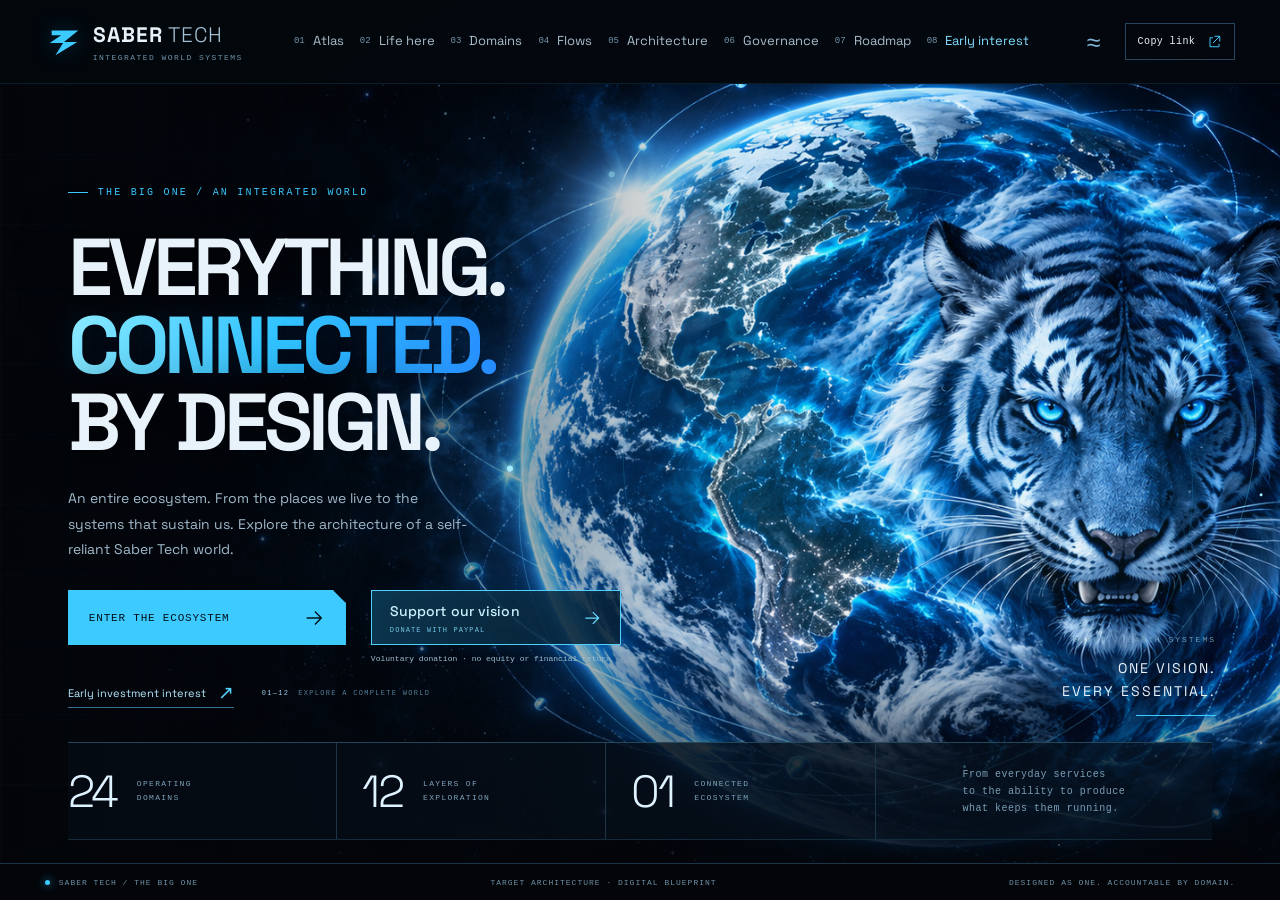
==== commit 1c68f3d5: "Add PayPal Support our vision button to the entrance" ====
--- a/docs/index.html
+++ b/docs/index.html
@@ -8,8 +8,8 @@
   <title>Saber Tech — The Big One</title>
   
 <script type="module">
-import init, * as bindings from './saber-ecosystem-demo-cb5cf1bf10bc9157.js';
-const wasm = await init({ module_or_path: './saber-ecosystem-demo-cb5cf1bf10bc9157_bg.wasm' });
+import init, * as bindings from './saber-ecosystem-demo-f96ed11d1656ea37.js';
+const wasm = await init({ module_or_path: './saber-ecosystem-demo-f96ed11d1656ea37_bg.wasm' });
 
 
 window.wasmBindings = bindings;
@@ -18,10 +18,10 @@
 dispatchEvent(new CustomEvent("TrunkApplicationStarted", {detail: {wasm}}));
 
 </script>
-  <link rel="stylesheet" href="./style-5c10d43da22666df.css" integrity="sha384-ds2H6XxWNT5SRXTClMsncXe0NZ++LH8u99TCCBkAvubcBK1KSzJikYSvH7TDGXtO"/>
+  <link rel="stylesheet" href="./style-650fbb575de18169.css" integrity="sha384-RxRkO2oXQZWFvhAB3hoq3u55cpRIPfVASbbbuUL4lJKmxqUQ+rsDPvSpytcmPCsu"/>
   
   <link rel="icon" type="image/svg+xml" href="public/favicon.svg" />
-<link rel="modulepreload" href="./saber-ecosystem-demo-cb5cf1bf10bc9157.js" crossorigin="anonymous" integrity="sha384-m5dtW5StiIVymplp0w2689QCgDzWzawLC4swuRNS8grZgpX+lsJ/zvoUHQwhpsmr"><link rel="preload" href="./saber-ecosystem-demo-cb5cf1bf10bc9157_bg.wasm" crossorigin="anonymous" integrity="sha384-FG/ptuS5OSUMU1iw9mtwnwiyVHpMrh3V4GVuF/0wmN+3oJoLIGNxG9WzrOlEutRN" as="fetch" type="application/wasm"></head>
+<link rel="modulepreload" href="./saber-ecosystem-demo-f96ed11d1656ea37.js" crossorigin="anonymous" integrity="sha384-m5dtW5StiIVymplp0w2689QCgDzWzawLC4swuRNS8grZgpX+lsJ/zvoUHQwhpsmr"><link rel="preload" href="./saber-ecosystem-demo-f96ed11d1656ea37_bg.wasm" crossorigin="anonymous" integrity="sha384-RitjXAO8xLmBv65hegz0dUViRbpzzGNNdUCDSQzSgjiuwxVMHuOR6Px9i9H70EDj" as="fetch" type="application/wasm"></head>
 <body>
   <div id="boot" aria-live="polite"><span>SABER TECH</span><small>INITIALIZING THE ECOSYSTEM</small><i></i></div>
   <noscript>This interactive executive blueprint requires JavaScript and WebAssembly.</noscript>
--- a/docs/style-650fbb575de18169.css
+++ b/docs/style-650fbb575de18169.css
@@ -0,0 +1,63 @@
+@font-face{font-family:Space;src:url('public/fonts/space-grotesk.woff2') format('woff2');font-weight:300 700;font-display:swap}
+:root{--bg:#030509;--panel:#08111d;--blue:#3dcaff;--ice:#b4edff;--text:#e8f2fa;--muted:#91a9bc;--line:#1c3447;--mono:Consolas,'Courier New',monospace}
+*{box-sizing:border-box}html,body{margin:0;background:var(--bg);color:var(--text);font-family:Space,'Segoe UI',sans-serif;font-size:14px}body{overflow:hidden}button,input,a{-webkit-tap-highlight-color:transparent}button,input{font:inherit}button,a{touch-action:manipulation}button{cursor:pointer}button{color:inherit}a{color:inherit;text-decoration:none}button:disabled{cursor:default;opacity:.3}button:focus-visible,a:focus-visible,input:focus-visible{outline:2px solid var(--blue);outline-offset:5px}button{border:0;background:none}h1,h2,h3,p{margin:0}img{max-width:100%;display:block}svg{display:block}::selection{background:#157fac;color:white}::-webkit-scrollbar{width:5px;height:4px}::-webkit-scrollbar-thumb{background:#28506a;border-radius:2px}.app{height:100dvh;min-height:640px;display:flex;flex-direction:column;background:radial-gradient(ellipse at 70% 40%,#071b2b 0,transparent 60%),var(--bg)}.global-header{height:84px;flex-shrink:0;display:flex;align-items:center;justify-content:space-between;gap:24px;padding:0 3.5%;border-bottom:1px solid var(--line);position:relative;z-index:5;background:rgba(3,7,13,.86)}.brand{display:flex;align-items:center;gap:10px;flex-shrink:0}.brand>svg{width:38px;height:38px;color:var(--blue);filter:drop-shadow(0 0 10px #0d7bb855)}.brand>span{font-size:21px;font-weight:700;letter-spacing:1px}.brand b{font-weight:300;margin-left:5px;color:#a6c1d4}.brand small{display:block;font:8px var(--mono);letter-spacing:1.45px;margin-top:5px;color:#6f93aa}.global-header nav{display:flex;align-self:stretch;gap:25px;align-items:stretch}.global-header nav a{display:flex;gap:8px;align-items:center;font-size:12px;color:#8ea6b8;border-bottom:2px solid transparent;transition:.2s}.global-header nav a small{font:9px var(--mono);color:#47627a}.global-header nav a:hover{color:#e6f6ff}.global-header nav a.active{border-color:var(--blue);color:#e7f6ff}.global-header nav a.active small{color:var(--blue)}.header-actions{display:flex;align-items:center;gap:18px;flex-shrink:0}.share-button{border:1px solid #26455c;padding:10px 12px;display:flex;align-items:center;gap:12px;font:10px var(--mono);letter-spacing:.4px;white-space:nowrap}.share-button:hover{border-color:var(--blue);background:#0c2a3a}.share-button svg{width:15px;height:15px;color:var(--blue)}.icon-button{color:#7eb5d4;width:26px;font-size:25px}.global-footer{height:37px;flex-shrink:0;border-top:1px solid var(--line);display:flex;align-items:center;justify-content:space-between;padding:0 3.5%;font:8px var(--mono);letter-spacing:1px;color:#6e90a6;gap:12px}.global-footer>span{display:flex;align-items:center;gap:9px}.status-dot{display:inline-block;width:5px;height:5px;background:var(--blue);box-shadow:0 0 10px #20baff;border-radius:50%;flex-shrink:0}main{flex:1;min-height:0;position:relative;outline:none}.page{height:100%;padding:26px 3.5% 22px;display:flex;flex-direction:column;gap:20px;overflow:hidden;animation:page-in .35s ease-out}.page-title{display:flex;justify-content:space-between;align-items:center;gap:20px;flex-shrink:0}.eyebrow{font:10px var(--mono);letter-spacing:1.9px;color:var(--blue);display:flex;align-items:center;gap:10px;line-height:1.5}.eyebrow>span:empty{display:block;width:20px;height:1px;background:var(--blue)}.page-title h1{font-size:clamp(26px,2.7vw,42px);font-weight:500;letter-spacing:-1.8px;line-height:1.15;margin:10px 0}.page-description{font-size:12px;color:var(--muted);line-height:1.65}.page-index{font-size:48px;font-weight:300;color:#233d52;white-space:nowrap}.page-index small{font:10px var(--mono);color:#567287}.panel{border:1px solid var(--line);background:linear-gradient(125deg,rgba(13,29,43,.75),rgba(4,11,20,.88));position:relative}.panel:before{content:'';position:absolute;top:-1px;left:-1px;width:24px;height:1px;background:#48c8ff;opacity:.65}.technical-label{font:9px var(--mono);letter-spacing:1.5px;color:#7196ae;line-height:1.5}.small-badge{padding:5px 8px;border:1px solid #254453;color:#8fb5c6;font:8px var(--mono);letter-spacing:1.1px}.arrow{width:22px;height:22px;flex-shrink:0}.primary-button,.outline-button{display:inline-flex;align-items:center;justify-content:space-between;gap:30px;min-height:48px;padding:13px 20px;font:11px var(--mono);letter-spacing:.8px;transition:.2s}.primary-button{background:var(--blue);color:#02121d;border:1px solid var(--blue);box-shadow:0 0 30px #16a9ee22}.primary-button:hover{background:#96e6ff;box-shadow:0 0 35px #23baff55;transform:translateY(-2px)}.outline-button{border:1px solid #31516a;color:#b6d4e7;min-height:44px;font-size:10px}.outline-button:hover{border-color:var(--blue);color:var(--blue);background:#092437}.outline-button .arrow{width:19px}.text-link{display:flex;align-items:center;gap:20px;color:var(--blue);font-size:12px}.text-link:hover{color:white}.sr-only{position:absolute;width:1px;height:1px;overflow:hidden;clip-path:inset(50%);white-space:nowrap}.skip-link{position:fixed;top:-80px;left:20px;padding:14px;z-index:100;background:var(--blue);color:#020b15}.skip-link:focus{top:10px}.not-found{padding:10vh 8vw}.not-found h1{font-size:50px;margin:24px 0}
+/* Entrance */
+.landing .global-header{border-bottom-color:#16314580}.landing-scene{height:100%;position:relative;overflow:hidden}.hero-art{position:absolute;inset:-4% -1% -4%;overflow:hidden}.hero-art>img{height:100%;width:100%;object-fit:cover;object-position:center 43%;animation:planet-drift 24s ease-in-out infinite alternate}.hero-art:after{content:'';position:absolute;inset:0;background:linear-gradient(90deg,#030509ee 0%,#0305099c 26%,#03050905 58%),linear-gradient(0deg,#030509 0%,transparent 30%)}.hero-grid{position:absolute;inset:0;background-image:linear-gradient(#2482b309 1px,transparent 1px),linear-gradient(90deg,#2482b309 1px,transparent 1px);background-size:70px 70px;mask-image:linear-gradient(90deg,black,transparent 65%);pointer-events:none}.hero-copy{position:absolute;top:13%;left:5.3%;z-index:2;width:51%}.hero-copy .eyebrow{font-size:10px;letter-spacing:2.2px;margin-bottom:29px}.hero-copy h1{font-size:clamp(46px,6.3vw,102px);font-weight:600;line-height:.96;letter-spacing:-5px;text-shadow:0 0 50px #030509}.hero-copy h1 em{font-style:normal;font-weight:650;color:#4acbff;-webkit-text-stroke:0;text-shadow:0 0 32px #138fff22}
+@supports ((background-clip:text) or (-webkit-background-clip:text)){
+.hero-copy h1 em{background-image:linear-gradient(110deg,transparent 40%,#e9fbffb3 49%,transparent 58%),linear-gradient(105deg,#92efff 0%,#35c8ff 48%,#278bff 100%);background-size:240% 100%,100% 100%;background-position:140% 50%,0 50%;background-repeat:no-repeat;background-clip:text;-webkit-background-clip:text;color:transparent;-webkit-text-fill-color:transparent;animation:connected-light 8s ease-in-out infinite}
+}
+@keyframes connected-light{0%,70%{background-position:140% 50%,0 50%}100%{background-position:-140% 50%,0 50%}}.hero-description{font-size:14px;line-height:1.8;color:#a1bacb;max-width:400px;margin:25px 0 28px}.enter-button{min-width:278px;height:55px;clip-path:polygon(0 0,calc(100% - 13px) 0,100% 13px,100% 100%,0 100%)}.entrance-hint{display:flex;gap:16px;font:8px var(--mono);letter-spacing:1.3px;color:#547e98;margin-top:18px}.entrance-hint span{color:#9bcde8}.hero-coordinate{position:absolute;right:5%;bottom:147px;text-align:right;z-index:2;display:flex;flex-direction:column;gap:13px}.hero-coordinate span{font:8px var(--mono);letter-spacing:2px;color:#6e9db7}.hero-coordinate b{font-size:14px;line-height:1.6;letter-spacing:2px;font-weight:400}.hero-coordinate i{height:1px;width:80px;background:var(--blue);align-self:flex-end;box-shadow:0 0 12px #00aaff}.hero-metrics{position:absolute;bottom:23px;left:5.3%;right:5.3%;height:98px;display:grid;grid-template-columns:repeat(3,1fr) 1.25fr;border-top:1px solid #22465a;border-bottom:1px solid #142b3b;background:linear-gradient(90deg,#050b14db,#071320ab);z-index:2}.hero-metrics>div{display:flex;align-items:center;gap:20px;border-right:1px solid #1d3547;padding:15px 25px}.hero-metrics>div:first-child{padding-left:0}.hero-metrics b{font-size:45px;font-weight:300;letter-spacing:-2px;color:#def2ff}.hero-metrics span{font:8px var(--mono);letter-spacing:1.3px;line-height:1.8;color:#7ea2bb;max-width:94px}.hero-metrics>p{font:10px/1.7 var(--mono);color:#7c9eb5;align-self:center;justify-self:center;letter-spacing:.5px}.orbital{position:absolute;width:58%;height:75%;border:1px solid #3ebafb20;border-radius:50%;right:2%;top:12%;transform:rotate(-24deg);z-index:1;pointer-events:none}.orbital:before{content:'';width:4px;height:4px;background:#a7edff;box-shadow:0 0 18px #2abaff;position:absolute;top:25%;left:4%;border-radius:50%}.orbital-two{transform:rotate(20deg);width:61%;height:82%;right:0%;top:7%;border-style:dashed;opacity:.5}
+/* Atlas */
+.atlas-layout{flex:1;min-height:0;display:grid;grid-template-columns:minmax(0,1fr) 330px;gap:20px}.map-panel{display:flex;flex-direction:column;overflow:hidden;background:radial-gradient(ellipse at 50% 60%,#092a41aa,transparent 70%),#050e18}.map-toolbar{display:flex;align-items:center;justify-content:space-between;padding:17px 20px 10px;gap:12px;z-index:2}.map-filters{display:flex;gap:4px;padding:0 17px;z-index:2}.map-filters button{font:9px var(--mono);color:#7495ac;padding:8px 10px;border:1px solid transparent;white-space:nowrap}.map-filters button.active{border-color:#255271;color:#5dd4ff;background:#0c2a3f}.map-viewport{flex:1;min-height:0;position:relative;display:flex;align-items:center;justify-content:center;overflow:hidden}.map-world{position:relative;width:100%;max-height:100%;aspect-ratio:1120/730;transition:transform .4s ease;flex-shrink:0}.atlas-art{width:100%;height:100%;object-fit:contain}.map-marker{position:absolute;padding:0;display:flex;align-items:center;z-index:2;text-align:left;transform:translate(-50%,-50%);transition:opacity .3s;filter:drop-shadow(0 2px 5px #000)}.map-marker>i{width:8px;height:8px;background:#7acdf2;border:2px solid #0e334e;box-shadow:0 0 0 3px #3ecaff22,0 0 20px #25baff66;border-radius:50%;flex-shrink:0}.map-marker>span{font-size:9px;letter-spacing:.1px;color:#b9d9e9;padding:6px 8px;background:#03101def;border:1px solid #1f506c;margin-left:8px;white-space:nowrap}.map-marker small{display:none;font:7px var(--mono);color:#60bbe4;margin-top:4px;letter-spacing:.9px}.map-marker:hover,.map-marker.chosen{z-index:5}.map-marker:hover>span,.map-marker.chosen>span{border-color:var(--blue);color:white;background:#0a3552}.map-marker.chosen>i{background:#c8f3ff;box-shadow:0 0 0 5px #3ecaff33,0 0 30px #25baff}.map-marker.chosen small{display:block}.map-marker.muted{opacity:.18}.map-marker.muted:hover{opacity:1}.map-bottom{display:flex;justify-content:space-between;align-items:center;padding:12px 18px;border-top:1px solid #173346;font:8px var(--mono);letter-spacing:.7px;color:#6c96af;background:#040e18}.map-bottom>span{display:flex;align-items:center;gap:10px}.map-controls{display:flex;align-items:center;border:1px solid #23475e}.map-controls button{padding:7px 10px;font:10px var(--mono);color:#9ec2d8;border-right:1px solid #23475e}.map-controls button:last-child{border:0}.map-controls button:hover:not(:disabled){background:#12374d}.inspector{padding:23px;display:flex;flex-direction:column;min-height:0;overflow:hidden}.inspector-heading{display:flex;gap:14px;align-items:center}.domain-icon{display:block;color:var(--blue);width:38px;height:38px;flex-shrink:0}.domain-icon svg{width:100%;height:100%}.inspector-heading .technical-label{font-size:8px;letter-spacing:.8px}.inspector h2{font-size:27px;letter-spacing:-1px;margin:20px 0 8px;font-weight:500}.inspector-tagline{font-size:12px;color:#8babbe;line-height:1.6}.tabs{display:flex;border-bottom:1px solid #244055;gap:0;margin-top:23px;flex-shrink:0}.tabs button{padding:12px 12px 12px 0;margin-right:13px;font-size:10px;color:#7b99b0;border-bottom:1px solid transparent;white-space:nowrap}.tabs button.active{color:#b8edff;border-color:var(--blue)}.tabs button:hover{color:white}.inspector-content{overflow:auto;flex:1;padding:20px 0 12px;min-height:0}.inspector-content>p{font-size:12px;line-height:1.85;color:#a7bdcd}.inspector h3,.chapter h3,.roadmap-principles h3{font:9px var(--mono);letter-spacing:1.1px;color:#6b9fbe;margin:22px 0 10px}.detail-list{list-style:none;padding:0;margin:0}.detail-list li{display:flex;gap:12px;padding:8px 0;border-bottom:1px solid #1a334247;align-items:flex-start}.detail-list li>span{font:11px var(--mono);color:#2b9ed0;line-height:1.8}.detail-list p{font-size:12px;line-height:1.6;color:#a7bfce}.inspector>.outline-button{flex-shrink:0;margin-top:13px}.callout{padding:17px 19px;border-left:2px solid #2aa7dc;background:#0c263666;margin-top:22px}.callout>span{font:8px var(--mono);letter-spacing:1.3px;color:#69b8df}.callout>p{font-size:12px;line-height:1.8;color:#9fbacc;margin-top:10px}
+/* Domain directory */
+.directory-toolbar{display:flex;align-items:center;justify-content:space-between;gap:20px;flex-shrink:0}.filter-tabs,.section-switcher{display:flex;gap:4px}.filter-tabs button,.section-switcher button{padding:12px 15px;font:10px var(--mono);color:#87a6bc;border:1px solid #1c3548;white-space:nowrap}.filter-tabs button.active,.section-switcher button.active{color:#8edfff;border-color:#3a97c1;background:#10354a}.filter-tabs button:hover,.section-switcher button:hover{background:#0d2437}.search-field{display:flex;align-items:center;border-bottom:1px solid #284b65;min-width:210px;gap:10px;padding:8px 0}.search-field>span{font-size:24px;color:var(--blue)}.search-field input{background:transparent;border:0;color:white;font-size:12px;width:100%;padding:6px 0;outline-offset:3px}.search-field input::placeholder{color:#62849b}.domain-grid{display:grid;grid-template-columns:repeat(3,1fr);grid-template-rows:repeat(2,minmax(0,1fr));gap:16px;min-height:0;flex:1}.domain-card{display:flex;flex-direction:column;padding:23px;border:1px solid var(--line);background:linear-gradient(120deg,#0e2030b0,#050d17);position:relative;overflow:hidden;transition:background .25s,border-color .25s,transform .25s}.domain-card:after{content:'';position:absolute;right:-25px;top:-50px;width:130px;height:130px;border:1px solid #25547722;transform:rotate(45deg)}.domain-card:hover{border-color:#36a6d8;background:linear-gradient(120deg,#12354ac9,#071625);transform:translateY(-3px)}.card-top{display:flex;align-items:center;gap:15px}.card-top>span:not(.domain-icon){font:8px var(--mono);letter-spacing:1px;color:#648aa6;line-height:1.5}.card-top .domain-icon{width:31px;height:31px}.card-top>.card-arrow{margin-left:auto;color:var(--blue)!important;font-size:17px!important}.domain-card h2{font-size:21px;letter-spacing:-.6px;font-weight:500;margin:20px 0 8px}.domain-card>p{font-size:11px;line-height:1.65;color:#8da9bd}.card-bottom{display:flex;justify-content:space-between;padding-top:18px;margin-top:auto;font:8px var(--mono);letter-spacing:.8px;color:#5b8ba9}.card-bottom>span:last-child{color:#60cafa;font-size:15px}.pagination{display:flex;align-items:center;justify-content:space-between;font:9px var(--mono);letter-spacing:1px;color:#5e87a1;flex-shrink:0}.pagination>div{display:flex;align-items:center;gap:28px}.pagination>div>span{color:#8ac7e4}.text-button{color:#8db0c6;font:10px var(--mono);padding:8px 0}.text-button:hover:not(:disabled){color:var(--blue)}.empty-state{grid-column:1/-1;grid-row:1/-1;display:flex;flex-direction:column;align-items:center;justify-content:center;gap:18px;color:#8fb5c9}
+/* Domain chapters */
+.domain-breadcrumb{display:flex;gap:15px;font:9px var(--mono);color:#567990;flex-shrink:0}.domain-breadcrumb a{color:#89c9e9}.domain-breadcrumb a:hover{color:white}.domain-title{display:flex;align-items:center;justify-content:space-between;flex-shrink:0}.domain-title h1{font-size:42px;letter-spacing:-1.5px;line-height:1.2;font-weight:500;margin:10px 0 8px}.domain-title>div>p:last-child{font-size:13px;color:#8caac0}.domain-title>.domain-icon{width:60px;height:60px;margin-right:20px;color:#235578}.domain-layout{display:grid;grid-template-columns:30% 1fr;gap:20px;flex:1;min-height:0}.domain-visual{padding:21px;display:flex;flex-direction:column;overflow:hidden}.domain-visual-art{position:relative;flex:1;min-height:120px;display:flex;align-items:center;justify-content:center;overflow:hidden}.domain-visual-art>img{width:125%;max-width:none;opacity:.5}.domain-emblem{position:absolute;top:50%;left:50%;transform:translate(-50%,-50%) rotate(-6deg);width:84px;height:84px;border:1px solid #388db8;background:#061c30e6;box-shadow:0 0 40px #0e93da33;display:flex;align-items:center;justify-content:center}.domain-emblem>.domain-icon{width:46px;height:46px}.dependency-links{display:flex;flex-direction:column}.dependency-links a{display:flex;justify-content:space-between;align-items:center;border-bottom:1px solid #214056;padding:12px 0;font-size:11px;color:#9cbed3;gap:12px}.dependency-links a:hover{color:var(--blue)}.dependency-links a>span:last-child{color:var(--blue)}.back-atlas{font:9px var(--mono);color:#5f9ebf;margin-top:20px;line-height:1.5}.domain-reading{display:flex;flex-direction:column;overflow:hidden}.domain-reading>.tabs{margin:0;padding:5px 28px 0;gap:15px}.domain-reading>.tabs button{font-size:11px;padding:16px 0;margin-right:16px}.chapter{overflow:auto;padding:28px;min-height:0;flex:1}.chapter h2{font-size:27px;letter-spacing:-1px;line-height:1.25;font-weight:500;margin:15px 0 19px}.lead-paragraph{font-size:14px;line-height:1.9;color:#9fbacc;max-width:760px}.two-columns{display:grid;grid-template-columns:1fr 1fr;gap:26px;margin-top:18px}.two-columns h3{margin:10px 0}.small-note{font:10px/1.8 var(--mono);color:#6d96af;margin-top:25px}.operating-steps{display:flex;flex-direction:column;gap:16px;margin-top:23px}.operating-steps>div{display:flex;align-items:flex-start;gap:20px;padding-bottom:15px;border-bottom:1px solid #1e3a4d}.operating-steps b{font:20px var(--mono);color:#4dbce9}.operating-steps p{font-size:13px;line-height:1.8;color:#abc1d0}.evidence-grid{display:grid;grid-template-columns:repeat(3,1fr);gap:10px;margin:24px 0}.evidence-grid>div{border:1px solid #244154;padding:13px;font-size:10px;color:#97b7cd;display:flex;align-items:center;gap:12px}.evidence-grid span{font:9px var(--mono);color:#3da8d7}
+/* Flows */
+.section-switcher{flex-shrink:0}.section-switcher button{padding:12px 20px}.flow-board{flex:1;min-height:0;padding:26px 30px 0;display:flex;flex-direction:column;overflow:auto}.flow-intro h2{font-size:27px;font-weight:500;letter-spacing:-.8px;margin:12px 0}.flow-intro>p:last-child{color:#8ca9bd;font-size:12px;line-height:1.7;max-width:720px}.flow-chain{display:grid;grid-template-columns:repeat(5,1fr);gap:25px;align-items:center;flex:1;min-height:140px;padding:20px 0}.flow-node{border:1px solid #27516d;position:relative;min-height:115px;background:#071524;display:flex;align-items:center;justify-content:center;flex-direction:column;gap:12px;padding:20px 8px;transition:.2s}.flow-node>.domain-icon{width:36px;height:36px;color:#4685a9}.flow-node>b{font-size:11px;font-weight:400;color:#94b6cd}.flow-node.active{background:#103b55;border-color:#4abdf1;box-shadow:inset 0 0 35px #1295d315,0 0 25px #159fe41a}.flow-node.active .domain-icon{color:#88e1ff}.flow-node.active>b{color:#e0f7ff}.node-index{position:absolute;top:8px;left:10px;font:8px var(--mono);color:#418db5}.node-arrow{position:absolute;right:-24px;top:50%;color:#43afde;font-size:20px}.flow-node:last-child .node-arrow{display:none}.recovery-line{border-top:1px dashed #276a88;display:flex;align-items:center;gap:20px;padding:16px 0;color:#5898b6}.recovery-line>span:first-child{font-size:30px}.recovery-line p{font-size:10px;line-height:1.7;max-width:720px}.recovery-line>span:last-child{font:8px var(--mono);letter-spacing:1px;white-space:nowrap;margin-left:auto}.flow-explanation{display:flex;align-items:center;padding:18px 25px;gap:24px;flex-shrink:0;min-height:110px}.explanation-number{font-size:48px;color:#286489;font-weight:300}.flow-explanation>div:nth-child(2){flex:1}.flow-explanation .eyebrow{font-size:8px}.flow-explanation h3{font-size:18px;font-weight:500;margin:5px 0}.flow-explanation p:not(.eyebrow){font-size:11px;line-height:1.6;color:#91b0c5}.flow-explanation .outline-button{flex-shrink:0}
+/* Architecture and authority */
+.architecture-layout,.governance-layout{display:grid;grid-template-columns:40% 1fr;gap:22px;flex:1;min-height:0}.architecture-stack{padding:25px;display:flex;flex-direction:column;gap:12px;overflow:auto}.architecture-stack>.technical-label{margin-bottom:10px}.architecture-layer{min-height:54px;display:flex;align-items:center;gap:20px;text-align:left;padding:15px 18px;border:1px solid #254b64;background:linear-gradient(105deg,#102c42,#071522);position:relative;transition:.2s}.architecture-layer:after{content:'';height:12px;width:1px;background:#2d708f;position:absolute;bottom:-13px;left:50%}.architecture-layer:last-of-type:after{display:none}.architecture-layer>span{font:10px var(--mono);color:#5688a5}.architecture-layer>b{font:11px var(--mono);letter-spacing:1px;color:#a8c6da}.architecture-layer>i{font-style:normal;margin-left:auto;color:#3d92bd}.architecture-layer.active{border-color:#4dbbe8;background:linear-gradient(105deg,#144969,#0b2b45);box-shadow:0 0 20px #29aaff16}.architecture-layer.active>b{color:#e2f7ff}.stack-caption{font:8px var(--mono);letter-spacing:.8px;color:#5e85a0;margin-top:auto;padding-top:12px;text-align:center}.architecture-detail{padding:35px;overflow:auto;position:relative}.large-outline-number{font-size:100px;position:absolute;right:26px;top:10px;color:transparent;-webkit-text-stroke:1px #1a3a51;font-weight:500;pointer-events:none}.architecture-detail>.eyebrow{position:relative}.architecture-detail h2{font-size:35px;line-height:1.15;letter-spacing:-1.3px;font-weight:500;max-width:450px;margin:26px 0 22px;position:relative}.boundary-grid{display:grid;grid-template-columns:repeat(3,1fr);gap:20px;margin:35px 0}.boundary-grid>div{padding-top:16px;border-top:1px solid #2b5269}.boundary-grid span{font:9px var(--mono);letter-spacing:1px;color:#4fb9e6}.boundary-grid p{font-size:11px;line-height:1.9;color:#81a3ba;margin-top:12px}.authority-menu{display:flex;flex-direction:column;gap:15px;min-height:0}.authority-card{display:flex;align-items:center;gap:25px;text-align:left;padding:22px;flex:1;min-height:80px}.authority-card>span{font:18px var(--mono);color:#30688c}.authority-card>b{font-size:20px}.authority-card div>b{display:block;font-size:21px;font-weight:500;letter-spacing:-.5px}.authority-card small{display:block;font:9px var(--mono);color:#648da8;margin-top:7px}.authority-card>i{margin-left:auto;font-style:normal;color:#3883b1}.authority-card.active{border-color:#46b5e8;background:linear-gradient(105deg,#103c56,#071725)}.authority-card.active>span{color:#79d6ff}.authority-detail{padding:35px;overflow:auto}.authority-detail h2{font-size:36px;font-weight:500;letter-spacing:-1.4px;line-height:1.2;margin:28px 0 20px;max-width:520px}.rights-strip{display:flex;flex-wrap:wrap;gap:8px;margin:25px 0}.rights-strip span{font:8px var(--mono);padding:7px 8px;border:1px solid #254257;letter-spacing:.7px;color:#8cbbd4}.governance-flow{display:flex;align-items:center;justify-content:space-between;font-size:10px;gap:10px;border-top:1px solid #234157;padding-top:20px;color:#6f9ab5}.governance-flow b{color:#49b9e8;font-weight:400}
+/* Roadmap */
+.stage-track{display:grid;grid-template-columns:repeat(6,1fr);gap:0;margin:7px 0 18px;flex-shrink:0}.stage-track button{text-align:left;position:relative;padding:0 20px 24px 0;border-bottom:1px solid #2c5068;display:flex;flex-direction:column;gap:14px}.stage-track span{font:20px var(--mono);color:#315d7c}.stage-track b{font-size:12px;color:#759cb5;font-weight:400;line-height:1.5}.stage-track i{position:absolute;bottom:-4px;left:0;width:7px;height:7px;background:#244661;border-radius:50%}.stage-track button.active{border-color:#4cc9ff}.stage-track button.active span{color:#65d0ff}.stage-track button.active b{color:#d3edfa}.stage-track button.active i{background:#9de8ff;box-shadow:0 0 15px #41c7ff}.roadmap-detail{display:grid;grid-template-columns:18% 1fr 23%;gap:30px;padding:32px;flex:1;min-height:0;overflow:auto}.roadmap-number{display:flex;flex-direction:column;align-items:flex-start;justify-content:center;border-right:1px solid #203f56}.roadmap-number>span,.roadmap-number>small{font:8px var(--mono);letter-spacing:1px;color:#527d9c}.roadmap-number>b{font-size:clamp(80px,10vw,150px);letter-spacing:-8px;color:transparent;-webkit-text-stroke:1px #3c9bcd;font-weight:400;line-height:1.5}.roadmap-copy{display:flex;flex-direction:column;justify-content:center}.roadmap-copy h2{font-size:32px;letter-spacing:-1px;font-weight:500;margin:15px 0 18px}.roadmap-copy .lead-paragraph{font-size:13px}.roadmap-principles{display:flex;flex-direction:column;justify-content:center;border-left:1px solid #1c3548;padding-left:25px}.roadmap-principles h3{margin:0 0 15px}.roadmap-principles .detail-list p{font-size:11px}.roadmap-bottom{display:flex;align-items:center;gap:30px;flex-shrink:0}.roadmap-bottom>div{display:flex;align-items:center;gap:15px;flex:1}.roadmap-bottom p{font:9px/1.8 var(--mono);color:#648ca5;max-width:720px}.roadmap-bottom .outline-button{flex-shrink:0}
+@keyframes planet-drift{0%{transform:scale(1)}100%{transform:scale(1.045) translateY(-.5%)}}@keyframes page-in{from{opacity:0;transform:translateY(8px)}to{opacity:1;transform:translateY(0)}}.reduced *,.reduced *:before,.reduced *:after{animation:none!important;transition:none!important}
+@media(min-width:1700px){.page{padding:35px 4% 30px;gap:25px}.atlas-layout{grid-template-columns:minmax(0,1fr) 400px}.inspector{padding:30px}.inspector-content>p,.detail-list p{font-size:14px}.page-description{font-size:14px}.domain-card{padding:30px}.domain-card h2{font-size:27px}.domain-card>p{font-size:14px}.hero-copy{top:15%}.hero-description{font-size:17px;max-width:480px}.hero-metrics{height:120px}.hero-coordinate{bottom:175px}.chapter{padding:40px}.chapter h2{font-size:36px}.lead-paragraph{font-size:17px}.flow-intro h2{font-size:34px}.flow-node{min-height:160px}.flow-node>.domain-icon{width:49px;height:49px}.architecture-layer{min-height:72px}.architecture-detail h2,.authority-detail h2{font-size:45px}.roadmap-copy h2{font-size:40px}}
+@media(max-height:800px) and (min-width:961px){.global-header{height:70px}.page{padding-top:20px;gap:16px}.page-title h1{font-size:32px;margin:8px 0}.page-description{font-size:11px}.page-index{font-size:38px}.hero-copy{top:10%}.hero-copy .eyebrow{margin-bottom:22px}.hero-copy h1{font-size:5.5vw}.hero-description{font-size:12px;line-height:1.7;margin:18px 0}.hero-metrics{height:80px;bottom:17px}.hero-metrics b{font-size:36px}.hero-coordinate{bottom:120px}.entrance-hint{margin-top:13px}.inspector{padding:19px}.inspector h2{margin-top:15px;font-size:24px}.inspector-content{padding-top:14px}.tabs{margin-top:14px}.map-toolbar{padding-top:13px}.map-marker>span{font-size:8px}.domain-card{padding:18px}.domain-card h2{font-size:19px;margin-top:12px}.domain-card>p{font-size:10px}.card-top .domain-icon{width:26px;height:26px}.card-bottom{padding-top:12px}.domain-title h1{font-size:34px}.chapter{padding:22px}.chapter h2{font-size:24px;margin:10px 0 14px}.lead-paragraph{font-size:12px;line-height:1.8}.chapter .callout{margin-top:16px}.two-columns{margin-top:10px}.architecture-detail,.authority-detail{padding:26px}.architecture-layer{min-height:45px;padding:11px 15px}.architecture-stack{padding:20px;gap:10px}.architecture-layer:after{height:10px;bottom:-11px}.architecture-detail h2,.authority-detail h2{font-size:30px;margin:20px 0 16px}.boundary-grid{margin:23px 0}.authority-card{padding:18px}.flow-board{padding:20px 25px 0}.flow-intro h2{font-size:24px;margin:9px 0}.flow-chain{padding:15px 0;min-height:125px}.flow-node{min-height:98px;gap:8px}.flow-node>.domain-icon{width:30px;height:30px}.flow-explanation{padding:13px 20px;min-height:95px}.recovery-line{padding:12px 0}.roadmap-detail{padding:24px;gap:23px}.roadmap-copy h2{font-size:28px}.roadmap-copy .lead-paragraph{font-size:12px}.stage-track{margin:0 0 10px}.stage-track button{gap:10px;padding-bottom:18px}.stage-track b{font-size:11px}.evidence-grid{margin:16px 0}}
+@media(max-width:1250px){.global-header{padding:0 25px;gap:15px}.global-header nav{gap:17px}.global-header nav small{display:none}.brand>span{font-size:19px}.brand small{font-size:6.5px}.brand>svg{width:31px}.header-actions{gap:10px}.global-header nav a{font-size:11px}.page{padding-left:25px;padding-right:25px}.atlas-layout{grid-template-columns:minmax(0,1fr) 300px;gap:15px}.map-marker>span{font-size:8px;padding:5px}.map-filters button{font-size:8px;padding:7px}.filter-tabs button{padding:10px;font-size:9px}.search-field{min-width:170px;width:180px}.hero-copy h1{letter-spacing:-3px}.hero-metrics>div{gap:12px;padding:15px}.hero-metrics span{font-size:7px}.hero-coordinate{right:4%}.domain-reading>.tabs{gap:5px;padding-left:20px;padding-right:20px}.domain-reading>.tabs button{font-size:10px;margin-right:9px}.architecture-detail h2,.authority-detail h2{font-size:30px}.roadmap-detail{grid-template-columns:16% 1fr 25%;gap:20px}.roadmap-principles{padding-left:18px}.evidence-grid{grid-template-columns:repeat(2,1fr)}}
+@media(max-width:960px){body{overflow:auto}.app{height:auto;min-height:100dvh}.global-header{height:112px;padding:16px 22px 48px;position:relative;align-items:center}.global-header nav{position:absolute;bottom:0;left:22px;right:22px;height:38px;gap:25px;overflow-x:auto}.global-header nav a{font-size:11px;flex-shrink:0}.global-footer{height:auto;min-height:42px;padding:13px 22px;flex-wrap:wrap;font-size:7px}.global-footer .footer-right{display:none}main{min-height:calc(100dvh - 154px)}.page{height:auto;min-height:calc(100dvh - 154px);padding:25px 22px;overflow:visible}.page-title h1{font-size:30px}.page-index{font-size:35px}.page-description{font-size:12px;max-width:600px}.atlas-layout{grid-template-columns:1fr;flex:auto}.map-panel{height:520px}.inspector{min-height:330px;max-height:470px;padding:24px}.inspector-content{min-height:130px}.inspector h2{margin-top:16px}.inspector-content>p{font-size:13px}.map-world{width:100%;height:auto}.map-marker>span{font-size:10px}.map-filters button{font-size:9px}.domain-grid{grid-template-columns:repeat(2,1fr);grid-template-rows:repeat(3,1fr)}.domain-card{min-height:185px}.directory-toolbar{align-items:stretch;flex-direction:column;gap:10px}.search-field{width:100%}.filter-tabs{overflow:auto}.filter-tabs button{padding:10px 14px}.domain-layout{grid-template-columns:1fr}.domain-visual{display:none}.domain-reading{min-height:420px}.chapter{padding:25px}.domain-title h1{font-size:36px}.two-columns{gap:25px}.architecture-layout,.governance-layout{grid-template-columns:1fr}.architecture-stack{padding:22px;gap:10px}.architecture-detail{min-height:410px}.authority-menu{display:grid;grid-template-columns:1fr 1fr;gap:10px}.authority-card{min-height:90px;padding:16px;gap:15px}.authority-card div>b{font-size:18px}.authority-card small{font-size:8px}.authority-detail{min-height:410px}.section-switcher{overflow:auto}.section-switcher button{font-size:9px;padding:12px 14px}.flow-board{min-height:370px;padding:25px 20px 0}.flow-chain{gap:17px}.node-arrow{right:-18px;font-size:16px}.flow-node{min-height:125px}.flow-node b{font-size:10px}.flow-explanation{min-height:140px}.flow-explanation .outline-button{padding:10px;font-size:9px;gap:12px}.stage-track{overflow:auto;display:flex}.stage-track button{min-width:145px;padding-right:20px}.roadmap-detail{grid-template-columns:22% 1fr;min-height:360px}.roadmap-principles{grid-column:1/-1;border:0;padding:0;display:block}.roadmap-principles .detail-list{display:grid;grid-template-columns:1fr 1fr;gap:0 20px}.roadmap-number>b{font-size:100px}.roadmap-bottom{align-items:flex-start}.roadmap-bottom>.outline-button{font-size:9px;gap:15px}.landing-scene{height:calc(100dvh - 154px);min-height:680px}.hero-copy{top:14%;left:5%;width:65%}.hero-copy h1{font-size:67px;letter-spacing:-3px}.hero-copy .eyebrow{font-size:8px}.hero-description{font-size:13px;max-width:350px}.hero-art{inset:0 -25% 10% 0}.hero-art>img{object-position:65% center}.hero-art:after{background:linear-gradient(90deg,#030509df,#03050944 65%,transparent)}.hero-coordinate{display:none}.hero-metrics{bottom:24px;height:90px;grid-template-columns:repeat(3,1fr)}.hero-metrics>p{display:none}.hero-metrics>div:last-of-type{border:0}.hero-metrics b{font-size:36px}.hero-metrics span{font-size:8px}}
+@media(max-width:600px){.global-header{padding-left:18px;padding-right:18px}.global-header nav{left:18px;right:18px;gap:23px}.brand>span{font-size:18px}.brand>svg{width:30px}.brand small{font-size:6px}.share-button{font-size:8px;padding:8px;gap:8px}.motion-button{width:19px;font-size:22px}.header-actions{gap:9px}.page{padding:23px 18px;gap:20px}.eyebrow{font-size:8px;letter-spacing:1.3px}.page-title{align-items:flex-start;gap:10px}.page-title h1{font-size:28px;letter-spacing:-1px;margin:12px 0;line-height:1.15}.page-description{font-size:11px;line-height:1.8}.page-index{font-size:25px;margin-top:22px}.page-index small{display:none}.map-panel{height:380px}.map-toolbar{padding:14px 12px 10px}.technical-label{font-size:7px;letter-spacing:1px}.small-badge{font-size:6px;padding:4px}.map-filters{padding:0 8px;gap:0;overflow-x:auto}.map-filters button{font-size:7px;padding:7px}.map-marker>span{font-size:7px;padding:4px;margin-left:4px}.map-marker>i{width:6px;height:6px}.map-marker small{font-size:5px}.map-bottom{padding:10px;font-size:6px}.map-bottom>span{gap:6px}.map-controls button{padding:6px;font-size:8px}.inspector{min-height:390px;max-height:470px;padding:22px}.inspector h2{font-size:28px}.inspector-heading .technical-label{font-size:8px}.filter-tabs{gap:5px}.filter-tabs button{font-size:8px;padding:10px}.domain-grid{gap:10px}.domain-card{padding:15px;min-height:195px}.card-top{gap:8px}.card-top .domain-icon{width:25px;height:25px}.card-top>span:not(.domain-icon){font-size:6px;letter-spacing:.4px}.card-top>.card-arrow{display:none}.domain-card h2{font-size:18px;line-height:1.2;margin:16px 0 9px}.domain-card>p{font-size:10px;line-height:1.6}.card-bottom{font-size:6px;letter-spacing:.2px;gap:5px}.pagination{font-size:7px;letter-spacing:.5px}.pagination>div{gap:15px}.text-button{font-size:8px}.domain-title h1{font-size:31px;letter-spacing:-1.2px}.domain-title>div>p:last-child{font-size:12px}.domain-title>.domain-icon{display:none}.domain-reading>.tabs{padding:0 15px;overflow-x:auto;gap:13px}.domain-reading>.tabs button{font-size:9px;flex-shrink:0;margin-right:0}.chapter{padding:23px 20px}.chapter h2{font-size:25px;line-height:1.2}.lead-paragraph{font-size:13px;line-height:1.9}.two-columns{grid-template-columns:1fr;gap:12px}.domain-reading{min-height:470px;max-height:640px}.evidence-grid{grid-template-columns:1fr 1fr}.evidence-grid>div{font-size:9px;padding:10px;gap:8px}.flow-intro h2{font-size:25px;line-height:1.2}.flow-intro>p:last-child{font-size:11px}.flow-chain{overflow-x:auto;display:flex;min-height:165px;padding:22px 0}.flow-node{min-width:118px;min-height:120px}.flow-node b{font-size:10px}.flow-board{min-height:400px;padding:23px 18px 0}.recovery-line{gap:12px;align-items:flex-start}.recovery-line>span:last-child{display:none}.recovery-line p{font-size:9px}.flow-explanation{flex-wrap:wrap;padding:18px;gap:17px}.flow-explanation>div:nth-child(2){flex-basis:70%}.flow-explanation .outline-button{margin-left:51px}.explanation-number{font-size:32px}.architecture-stack{padding:18px}.architecture-layer{gap:16px;padding:13px;min-height:49px}.architecture-layer>b{font-size:10px;letter-spacing:.5px}.architecture-detail,.authority-detail{padding:25px 21px;min-height:440px}.architecture-detail h2,.authority-detail h2{font-size:30px;letter-spacing:-1px;margin-top:25px}.large-outline-number{font-size:75px;right:18px}.boundary-grid{gap:12px}.boundary-grid p{font-size:10px;line-height:1.75}.boundary-grid span{font-size:8px;letter-spacing:.5px}.authority-card{gap:10px;padding:15px 12px;min-height:92px}.authority-card>span{font-size:12px}.authority-card div>b{font-size:16px}.authority-card small{font-size:7px;line-height:1.6}.authority-card>i{display:none}.authority-detail .eyebrow{font-size:7px}.rights-strip{gap:6px}.rights-strip span{font-size:7px}.governance-flow{font-size:8px;gap:6px}.stage-track button{min-width:130px}.roadmap-detail{padding:22px 18px;grid-template-columns:1fr;gap:25px}.roadmap-number{flex-direction:row;align-items:center;border:0;gap:20px;justify-content:space-between}.roadmap-number>b{font-size:65px;letter-spacing:-4px;line-height:1}.roadmap-number>small{display:none}.roadmap-copy h2{font-size:30px;margin:12px 0}.roadmap-principles .detail-list p{font-size:10px}.roadmap-bottom{flex-direction:column;gap:20px}.roadmap-bottom p{font-size:8px}.landing-scene{min-height:720px}.hero-copy{top:31%;width:90%;left:6%}.hero-copy h1{font-size:clamp(43px,11.5vw,65px);letter-spacing:-2.6px}.hero-copy .eyebrow{margin-bottom:20px;font-size:7px;letter-spacing:1.3px}.hero-description{font-size:12px;line-height:1.75;max-width:310px;margin:20px 0}.hero-art{inset:-9% -27% 24% -35%}.hero-art>img{object-fit:contain;object-position:center top}.hero-art:after{background:linear-gradient(0deg,#030509 0%,#030509d0 28%,transparent 70%)}.hero-metrics{height:75px;left:6%;right:6%;bottom:18px}.hero-metrics>div{gap:9px;padding:10px}.hero-metrics b{font-size:28px;letter-spacing:-1px}.hero-metrics span{font-size:6px;letter-spacing:.5px;max-width:65px}.enter-button{min-width:248px;height:48px;font-size:10px}.entrance-hint{font-size:6px;letter-spacing:.7px}.orbital{display:none}.global-footer{font-size:6px;letter-spacing:.5px;padding:13px 18px;gap:8px}.global-footer>span{gap:7px}}
+@media(max-width:600px){.hero-art{inset:-9% -10% 24% -52%}}
+@media(prefers-reduced-motion:reduce){*,*:before,*:after{animation-duration:.001ms!important;animation-iteration-count:1!important;transition-duration:.001ms!important}}
+
+/* Living architecture: family spaces, guided journeys, and evidence */
+.scene-marker:disabled{opacity:1;cursor:default}.support-boundary .tabs{gap:22px}.support-boundary .tabs button{margin:0;font-size:12px}.boundary-copy{padding-top:24px}.boundary-copy p{font-size:14px;color:#b3ccdc;line-height:1.9}
+.place-layout,.place-reading,.place-chapter{min-width:0}
+@media(min-width:961px){.scene-artboard{transform:scale(1.13)}}
+.global-header nav{gap:20px}.global-header nav a{font-size:13px;color:#a9bdcb}.global-header nav a small{color:#7695ad}.page-description{color:#a7bdce}.technical-label{color:#94b4ca}.family-page{gap:15px}.family-nav{display:grid;grid-template-columns:repeat(6,1fr);border:1px solid #23465d;flex-shrink:0;background:#07131f}.family-nav a{padding:13px 15px;border-right:1px solid #1b3649;font-size:12px;color:#a2bdcf;display:flex;align-items:center;gap:10px;white-space:nowrap}.family-nav a:last-child{border:0}.family-nav a small{font:9px var(--mono);color:#638da9}.family-nav a>span{margin-left:auto;color:#386b89}.family-nav a.active{background:linear-gradient(115deg,#123b55,#092033);color:#c8f2ff;box-shadow:inset 0 -2px #4bd4ff}.family-nav a.active small,.family-nav a:hover{color:#71d9ff}.family-layout{display:grid;grid-template-columns:minmax(0,1fr) 360px;gap:18px;flex:1;min-height:0}.family-scene{display:flex;flex-direction:column;min-height:0;overflow:hidden;background:radial-gradient(ellipse at 50% 60%,#0a3554aa,transparent 70%),#050e18}.scene-top{display:flex;justify-content:space-between;align-items:flex-start;padding:21px 24px 0;gap:10px;flex-shrink:0}.scene-top .eyebrow{font-size:9px}.scene-top h2{font-size:21px;font-weight:400;letter-spacing:-.5px;margin-top:7px}.scene-top .small-badge{font-size:7px;margin-top:2px}.scene-viewport{flex:1;min-height:0;display:grid;place-items:center;container-type:size;position:relative}.scene-artboard{width:min(100cqw,153.4246cqh);aspect-ratio:1120/730;position:relative;flex-shrink:0}.scene-artboard>img{width:100%;height:100%}.scene-marker{position:absolute;transform:translate(-50%,-50%);display:flex;align-items:center;padding:0;border:1px solid #39708c;background:#061421ec;box-shadow:0 3px 14px #0009;white-space:nowrap;z-index:2;transition:box-shadow .2s,border-color .2s}.scene-marker>b{display:grid;place-items:center;width:24px;height:24px;background:#10364c;color:#6cd2f8;font:9px var(--mono);border-right:1px solid #386780}.scene-marker>span{padding:6px 8px;font-size:10px;color:#c2dbe9}.scene-marker.active{border-color:#9ce9ff;box-shadow:0 0 0 4px #34b7ed18,0 0 25px #31bbff50;z-index:3}.scene-marker.active>b{background:#61dbff;color:#042038}.scene-marker.active>span{color:white;background:#0f3e59}.scene-marker.active:after{content:'';position:absolute;left:50%;top:100%;height:22px;border-left:1px solid #9ce9ff;pointer-events:none}.scene-marker:hover{border-color:#7fe3ff;z-index:4}.scene-foot{display:flex;justify-content:space-between;gap:12px;padding:13px 20px;border-top:1px solid #1e3a4e;font:8px var(--mono);letter-spacing:1px;color:#97b8cc;flex-shrink:0}.scene-foot>span{display:flex;align-items:center;gap:8px}.family-inspector{display:flex;flex-direction:column;padding:23px;min-height:0;overflow:hidden}.family-inspector-top{display:flex;align-items:center;gap:16px;flex-shrink:0}.family-inspector-top>.domain-icon{width:31px;height:31px;color:#62d4ff}.family-inspector-top .technical-label{font-size:8px;letter-spacing:1px}.family-inspector h2{font-size:29px;font-weight:500;letter-spacing:-1px;line-height:1.12;margin:20px 0 12px;flex-shrink:0}.family-tagline{font-size:12px;line-height:1.6;color:#75cce9}.family-inspector>.tabs{margin-top:18px;gap:14px;flex-shrink:0}.family-inspector>.tabs button{font-size:11px;padding-bottom:12px;margin:0}.family-inspector-copy{flex:1;min-height:0;overflow:auto;padding:18px 1px 15px}.family-inspector-copy>p{font-size:13px;color:#b1c7d7;line-height:1.8}.family-inspector-copy .detail-list{margin-top:14px}.family-inspector-copy .detail-list p{font-size:12px;color:#a3bdcf;line-height:1.75}.family-inspector>.outline-button{flex-shrink:0;font-size:10px;gap:12px;min-height:44px}.family-note{border-left:2px solid #34a5d2;padding:12px 15px;margin-top:22px;background:#0b263533}.family-note>span{font:9px var(--mono);letter-spacing:1px;color:#65c7ed}.family-note>p{font-size:12px;line-height:1.8;color:#a8becd;margin-top:9px}.family-bottom{display:flex;justify-content:space-between;align-items:center;gap:20px;flex-shrink:0}.family-bottom p{font:9px/1.6 var(--mono);color:#8eabba}.family-bottom a{font-size:11px;color:#74d2f2;white-space:nowrap}.zone-number{font:34px var(--mono);color:transparent;-webkit-text-stroke:1px #5dc8ef}.place-domain-links{display:flex;flex-direction:column;gap:0;margin-top:16px}.place-domain-links a{display:flex;align-items:center;gap:13px;border-bottom:1px solid #234155;padding:12px 0;color:#b8d6e7;font-size:12px}.place-domain-links a:hover{color:#73dcff}.place-domain-links .domain-icon{width:23px;height:23px;color:#65bfe7;flex-shrink:0}.place-domain-links a>span:last-child{margin-left:auto;color:#58c2f0}.place-grid .domain-card{padding:19px 22px}.place-grid .domain-card h2{font-size:23px;margin-top:15px}.place-grid .domain-card>p{font-size:12px}.place-card .card-bottom{font-size:8px;letter-spacing:.4px}.place-layout{flex:1;min-height:0;display:grid;grid-template-columns:38% 1fr;gap:20px}.place-visual{padding:25px;display:flex;flex-direction:column;min-height:0;overflow:auto}.place-art{flex:1;min-height:120px;max-height:360px;display:flex;align-items:center;justify-content:center;margin:4px -15px}.place-art img{height:100%;width:100%;object-fit:contain}.place-visual>p:not(.technical-label){font-size:13px;line-height:1.8;color:#acc5d5}.place-visual>.text-link{margin-top:20px;font-size:12px}.place-reading{min-height:0;display:flex;flex-direction:column}.place-reading>.tabs{padding:0 25px;margin-top:0;gap:24px;flex-shrink:0}.place-reading>.tabs button{font-size:12px;white-space:nowrap;padding:20px 0;margin:0}.place-chapter{padding:30px;overflow:auto;flex:1;min-height:0}.place-chapter h2{font-size:31px;letter-spacing:-1px;font-weight:500;line-height:1.2;margin:20px 0}.place-chapter .detail-list p{font-size:14px;line-height:1.8}.place-chapter .detail-list li{padding:14px 0;border-bottom:1px solid #1b3548}.place-chapter .lead-paragraph{font-size:14px;line-height:1.9}.place-chapter .family-note{margin-top:28px}.place-chapter .family-note p{font-size:13px}.place-chapter .place-domain-links{display:grid;grid-template-columns:1fr 1fr;gap:0 25px}.place-chapter .operating-steps{margin-top:25px}.place-chapter .operating-steps p{font-size:14px;line-height:1.8}.journey-controls{display:flex;align-items:center;justify-content:space-between;gap:20px;flex-shrink:0}.journey-controls .technical-label{font-size:8px;max-width:215px;text-align:right}.journey-layout{flex:1;min-height:0;display:grid;grid-template-columns:minmax(0,1.3fr) minmax(350px,1fr);gap:20px}.journey-map{min-height:0;display:flex;flex-direction:column;gap:14px}.journey-map .family-scene{flex:1}.journey-track{display:grid;grid-template-columns:repeat(5,1fr);flex-shrink:0}.journey-track button{text-align:left;padding:12px 8px;border-top:1px solid #36566b;background:#07121d}.journey-track span{font:18px var(--mono);color:#618ca9;display:block;margin-bottom:8px}.journey-track b{font:8px var(--mono);color:#8aaabe;letter-spacing:.5px}.journey-track button.active{background:#0c2c42;border-top:2px solid #65d4ff}.journey-track button.active span{color:#9be8ff}.journey-track button.active b{color:#d7f2ff}.journey-detail{padding:28px;overflow:auto;display:flex;flex-direction:column;min-height:0}.journey-detail h2{font-size:32px;letter-spacing:-1px;font-weight:500;line-height:1.15;margin:16px 0}.journey-body{font-size:13px;line-height:1.8;color:#b3c8d6}.scope-card{border-top:1px solid #284b63;margin-top:20px;padding-top:16px}.scope-card>span{font:9px var(--mono);color:#6ecdf2;letter-spacing:1px}.scope-card p{font-size:12px;line-height:1.8;color:#9fbacc;margin-top:9px}.journey-actions{display:flex;align-items:center;justify-content:space-between;gap:15px;margin-top:auto;padding-top:20px}.journey-actions>a{color:#71cbed;font-size:11px}.journey-actions>.outline-button{font-size:9px;gap:15px}.support-layout{display:grid;grid-template-columns:minmax(0,1fr) 350px;flex:1;min-height:0;gap:20px}.support-diagram{padding:24px;display:flex;flex-direction:column;min-height:0;background:radial-gradient(ellipse at 50% 20%,#0a3654,transparent 65%),#060f1a}.support-center{text-align:center;display:flex;flex-direction:column;align-items:center;padding:30px 10px 0;flex:1;justify-content:center}.support-center>.domain-icon{width:50px;height:50px;color:#6bd9ff;filter:drop-shadow(0 0 22px #1ba1e5)}.support-center h2{font-size:30px;max-width:450px;font-weight:400;letter-spacing:-1px;line-height:1.2;margin:20px 0 10px}.support-center a{font:10px var(--mono);color:#75d4f9}.support-wires{position:relative;height:70px;display:flex;justify-content:space-around;margin:0 10%}.support-wires:before{content:'';position:absolute;top:0;left:50%;height:35px;border-left:1px solid #4cc8f5}.support-wires:after{content:'';position:absolute;left:12.5%;right:12.5%;top:35px;border-top:1px solid #4cc8f5}.support-wires i{border-left:1px solid #4cc8f5;height:35px;align-self:flex-end;position:relative}.support-wires i:after{content:'';width:4px;height:4px;background:#b3edff;box-shadow:0 0 10px #19b7ff;position:absolute;bottom:0;left:-2px}.support-nodes{display:grid;grid-template-columns:repeat(4,1fr);gap:10px}.support-nodes a{border:1px solid #296080;background:#0b2031;min-height:145px;padding:18px 12px;display:flex;flex-direction:column;align-items:center;text-align:center;gap:15px;transition:.2s}.support-nodes a:hover{background:#0f354f;border-color:#81ddff;transform:translateY(-3px)}.support-nodes .domain-icon{width:32px;height:32px;color:#70c9ed}.support-nodes a>span:not(.domain-icon){font-size:12px;line-height:1.5;color:#c1dbea}.support-nodes small{font:7px/1.6 var(--mono);color:#76b4d4;margin-top:auto}.support-boundary{padding:26px;min-height:0;overflow:auto}.support-boundary>.eyebrow{font-size:8px}.support-boundary h2{font-size:29px;line-height:1.15;font-weight:500;letter-spacing:-1px;margin:20px 0}.support-boundary>p:not(.eyebrow){font-size:13px;line-height:1.8;color:#b4ccda}.support-boundary>.text-link{font-size:11px;margin-top:24px}.atlas-expanded .atlas-layout{grid-template-columns:minmax(0,1fr) 360px}.atlas-mode-bar{display:flex;gap:5px;align-items:center;padding:4px 17px 12px;flex-shrink:0}.atlas-mode-bar button{font-size:10px;color:#a3c2d5;padding:9px 10px;border:1px solid #224158;white-space:nowrap}.atlas-mode-bar button.active{color:#a6ecff;border-color:#4ba9d2;background:#0d3047}.atlas-mode-bar .hide-connections{margin-left:auto;color:#74b3d5;font-size:9px;border-color:transparent}.atlas-canvas{flex:1;min-height:0;display:grid;place-items:center;container-type:size}.atlas-board{width:min(100cqw,153.4246cqh);aspect-ratio:1120/730;position:relative}.atlas-board>img{width:100%;height:100%}.atlas-board .map-marker{z-index:3}.atlas-board .map-marker>span{font-size:11px;color:#cfe7f4;background:#06131eeb;padding:7px 9px;border:1px solid #2f5d79}.atlas-board .map-marker small{font-size:7px;color:#94b8cc}.atlas-board .map-marker.chosen>span{background:#15506d;border-color:#77d9ff;box-shadow:0 0 25px #42bfff44;color:white}.atlas-board .map-marker.chosen>i{background:#dcfaff;box-shadow:0 0 0 5px #3abfff33,0 0 24px #54d8ff}.atlas-board .map-marker.quiet{opacity:.36}.atlas-board .map-marker.quiet:hover,.atlas-board .map-marker.quiet:focus-visible{opacity:1;z-index:8}.atlas-connection-lines{position:absolute;inset:0;width:100%;height:100%;z-index:4;pointer-events:none;overflow:visible}.connection-shadow{stroke:#03101c;stroke-width:7}.connection-live{stroke:#6bd8ff;stroke-width:2;stroke-dasharray:7 5;animation:supply-flow 2s linear infinite;filter:drop-shadow(0 0 4px #31c3ff)}@keyframes supply-flow{to{stroke-dashoffset:-24}}.supply-label{position:absolute;transform:translate(-50%,-50%);z-index:6;background:#071c2cf5;box-shadow:0 0 16px #06111e;border:1px solid #3b829f;padding:7px 8px;display:flex;align-items:center;gap:7px;color:#c7edff;font-size:10px;white-space:nowrap}.supply-label small{color:#63d3ff;font:8px var(--mono)}.supply-label>span{color:#6cdaff}.supply-label:hover{background:#144967;border-color:#9be7ff}.atlas-expanded .inspector{padding:23px}.atlas-expanded .inspector h2{font-size:29px;margin-top:18px}.atlas-expanded .inspector-tagline{font-size:12px;color:#9bc2da;line-height:1.5}.atlas-expanded .tabs{gap:13px;margin-top:20px}.atlas-expanded .tabs button{font-size:11px;margin:0;white-space:nowrap}.atlas-expanded .inspector-content>p{font-size:13px;line-height:1.8;color:#b5cbd9}.atlas-related{margin-top:20px;padding-top:18px;border-top:1px solid #2a4e64}.atlas-related a{font-size:12px;color:#76d6f7}.atlas-link-list{margin-top:14px}.atlas-link-list a{display:flex;gap:10px;align-items:center;padding:13px 0;border-bottom:1px solid #254457;font-size:12px;color:#bcdaec}.atlas-link-list small{font:10px var(--mono);color:#54b8df}.atlas-link-list b{margin-left:auto;font-weight:400;color:#61ccf4}.atlas-expanded .map-bottom a{font-size:10px;color:#80d4f6}.evidence-status{font:9px/1.7 var(--mono)!important;border-left:2px solid #347b9f;margin-top:20px;padding:12px!important;color:#7ec8e8!important}.readiness-grid{display:grid;gap:15px;margin-top:25px}.readiness-grid article{padding:18px;border:1px solid #294c63;background:#0a1c2b}.readiness-grid article>div{display:flex;justify-content:space-between;gap:15px;align-items:center}.readiness-grid h3{font-size:14px!important;margin:0!important;color:#d0e7f5!important;letter-spacing:0!important}.readiness-grid article span{font:9px var(--mono);color:#99b7ca;border:1px solid #3d5b70;padding:5px 8px}.readiness-grid article p{font-size:12px;color:#a6c0d0;line-height:1.8;margin-top:10px}.roadmap-stages{flex:1;min-height:0;display:flex;flex-direction:column}.deployment-layout{display:grid;grid-template-columns:38% 1fr;gap:20px;flex:1;min-height:0}.deployment-menu{padding:27px;min-height:0;display:flex;flex-direction:column;overflow:auto}.deployment-menu>h2{font-size:27px;font-weight:400;letter-spacing:-.8px;line-height:1.3;margin:18px 0 25px}.deployment-menu>button{display:flex;align-items:center;text-align:left;gap:18px;padding:15px 12px;border-top:1px solid #26465b;color:#a6c4d7;font-size:13px;flex:1}.deployment-menu>button>span{font:11px var(--mono);color:#4c9ec7}.deployment-menu>button>b{margin-left:auto;font-weight:400}.deployment-menu>button.active{color:#d9f6ff;background:linear-gradient(90deg,#17415b,#092133);border-color:#4da6ce}.deployment-detail{padding:32px;min-height:0;overflow:auto}.deployment-detail h2{font-size:33px;letter-spacing:-1px;line-height:1.15;font-weight:500;margin:22px 0}.deployment-detail .lead-paragraph{font-size:14px}.pilot-flow{display:flex;justify-content:space-between;gap:15px;align-items:center;padding:22px 0;border-bottom:1px solid #254a63;font:9px var(--mono);color:#aad9ed}.pilot-flow b{color:#42c4f4}.deployment-detail .family-note{margin-top:20px}.deployment-detail .outline-button{margin-top:22px}.domain-reading>.tabs{overflow-x:auto}.domain-reading>.tabs button{white-space:nowrap}.domain-visual .back-atlas{font-size:10px}.domain-visual .back-atlas+.back-atlas{margin-top:12px}.domain-reading .chapter .lead-paragraph{color:#acc4d4}
+@media(min-width:1700px){.family-layout,.atlas-expanded .atlas-layout{grid-template-columns:minmax(0,1fr) 440px}.family-inspector{padding:32px}.family-inspector h2{font-size:36px}.family-inspector-copy>p{font-size:15px}.family-inspector-copy .detail-list p,.family-note p{font-size:14px}.scene-marker>span{font-size:12px}.scene-marker>b{width:29px;height:29px}.family-nav a{font-size:14px;padding:16px 20px}.scene-top{padding:26px 30px 0}.scene-top h2{font-size:26px}.atlas-expanded .inspector-content>p{font-size:15px}.atlas-board .map-marker>span{font-size:12px}.supply-label{font-size:12px}.journey-detail h2{font-size:42px}.journey-body{font-size:16px}.scope-card p{font-size:14px}.journey-detail{padding:35px}.support-layout{grid-template-columns:1fr 420px}.support-boundary{padding:35px}.support-boundary>p:not(.eyebrow){font-size:15px}.support-center h2{font-size:39px}.support-nodes a{min-height:180px}.support-nodes a>span:not(.domain-icon){font-size:15px}.place-grid .domain-card h2{font-size:29px}.place-chapter{padding:40px}.place-chapter h2{font-size:39px}.place-visual>p:not(.technical-label){font-size:16px}.deployment-detail h2{font-size:42px}.deployment-detail .lead-paragraph{font-size:17px}}
+@media(max-width:1250px){.global-header nav{gap:15px}.global-header nav a{font-size:12px}.family-layout,.atlas-expanded .atlas-layout{grid-template-columns:minmax(0,1fr) 330px}.family-inspector{padding:20px}.family-nav a{font-size:10px;padding:12px 10px;gap:7px}.family-nav a small{font-size:8px}.scene-marker>span{font-size:8px;padding:5px}.scene-marker>b{width:20px;height:23px;font-size:8px}.family-inspector h2{font-size:27px}.scene-top{padding:18px 20px 0}.scene-top h2{font-size:19px}.scene-top .small-badge{font-size:6px}.support-layout{grid-template-columns:minmax(0,1fr) 310px}.support-nodes{gap:7px}.support-nodes a{padding:15px 9px}.support-nodes a>span:not(.domain-icon){font-size:11px}.support-center h2{font-size:26px}.atlas-expanded .tabs{gap:10px}.atlas-expanded .tabs button{font-size:10px}.atlas-mode-bar button{padding:8px 6px;font-size:9px}.atlas-board .map-marker>span{font-size:9px;padding:6px}.supply-label{font-size:8px;padding:6px}.atlas-expanded .map-bottom{gap:15px}.atlas-expanded .map-bottom a{font-size:9px}.place-reading>.tabs{gap:17px;padding:0 20px}.place-reading>.tabs button{font-size:10px}.place-grid .domain-card h2{font-size:20px}.place-card .card-bottom{font-size:7px}.journey-detail{padding:24px}.journey-detail h2{font-size:28px}.journey-controls .section-switcher button{font-size:10px}.deployment-detail{padding:26px}.deployment-menu{padding:24px}.deployment-menu>h2{font-size:24px}}
+@media(max-height:800px) and (min-width:961px){.family-page{gap:12px;padding-top:18px;padding-bottom:16px}.family-page .page-title h1{font-size:30px;margin:6px 0}.family-nav a{padding:10px 12px;font-size:11px}.family-nav a small{font-size:8px}.scene-top{padding:14px 18px 0}.scene-top h2{font-size:18px;margin-top:4px}.scene-top .eyebrow{font-size:8px}.scene-foot{padding:10px 15px;font-size:7px}.family-inspector{padding:18px}.family-inspector h2{font-size:26px;margin:13px 0 9px}.family-inspector-copy{padding-top:13px}.family-inspector-copy>p{font-size:12px;line-height:1.7}.family-inspector-copy .detail-list p{font-size:11px;line-height:1.65}.family-note{margin-top:15px;padding:9px 12px}.family-note p{font-size:11px;line-height:1.7}.family-inspector>.tabs{margin-top:12px}.family-inspector>.tabs button{font-size:10px;padding-bottom:10px}.family-inspector>.outline-button{min-height:38px;padding:10px 14px}.scene-marker>span{font-size:9px;padding:5px}.scene-marker>b{width:20px;height:22px;font-size:8px}.family-bottom p{font-size:8px}.family-bottom a{font-size:10px}.place-grid .domain-card{padding:15px 18px}.place-grid .domain-card h2{font-size:20px;margin:10px 0 8px}.place-grid .domain-card>p{font-size:11px}.place-grid .card-bottom{padding-top:10px}.place-grid .card-top .domain-icon{width:23px;height:23px}.place-chapter{padding:25px}.place-chapter h2{font-size:28px;margin:15px 0}.place-chapter .detail-list p{font-size:12px}.place-chapter .detail-list li{padding:9px 0}.place-chapter .family-note{margin-top:18px}.place-chapter .family-note p{font-size:12px}.place-reading>.tabs button{padding:16px 0}.place-visual{padding:20px}.place-visual>p:not(.technical-label){font-size:12px}.journey-controls .section-switcher button{padding:10px 14px;font-size:10px}.journey-track button{padding:9px 7px}.journey-track span{font-size:15px;margin-bottom:6px}.journey-track b{font-size:7px}.journey-detail{padding:22px}.journey-detail h2{font-size:27px;margin:12px 0}.journey-body{font-size:12px;line-height:1.7}.scope-card{margin-top:15px;padding-top:12px}.scope-card p{font-size:11px;line-height:1.7;margin-top:7px}.scope-card>span{font-size:8px}.journey-actions{padding-top:15px}.support-center{padding-top:15px}.support-center>.domain-icon{width:38px;height:38px}.support-center h2{font-size:27px;margin-top:14px}.support-nodes a{min-height:124px;padding:14px 10px;gap:12px}.support-wires{height:50px}.support-wires:before{height:25px}.support-wires:after{top:25px}.support-wires i{height:25px}.support-boundary{padding:22px}.support-boundary h2{font-size:26px;margin:16px 0}.support-boundary>p:not(.eyebrow){font-size:12px}.support-boundary>.text-link{margin-top:16px}.atlas-expanded .inspector{padding:20px}.atlas-expanded .inspector h2{font-size:26px;margin-top:16px}.atlas-expanded .inspector-content>p{font-size:12px;line-height:1.8}.atlas-expanded .inspector-tagline{font-size:11px}.atlas-expanded .tabs{margin-top:15px}.atlas-link-list a{padding:11px 0;font-size:11px}.atlas-board .map-marker>span{font-size:10px}.atlas-mode-bar{padding-bottom:7px}.deployment-menu{padding:22px}.deployment-menu>h2{font-size:25px;margin:15px 0 20px}.deployment-menu>button{padding:12px;font-size:12px}.deployment-detail{padding:25px}.deployment-detail h2{font-size:29px;margin:16px 0}.deployment-detail .lead-paragraph{font-size:13px;line-height:1.8}.pilot-flow{padding:18px 0}.deployment-detail .family-note{margin-top:15px}.deployment-detail .outline-button{margin-top:16px}.readiness-grid{gap:11px;margin-top:18px}.readiness-grid article{padding:13px 16px}.readiness-grid article p{font-size:11px;margin-top:7px}.readiness-grid h3{font-size:12px!important}}
+@media(max-width:960px){.family-page{gap:17px}.family-nav{display:flex;overflow-x:auto;max-width:100%}.family-nav a{min-width:155px;font-size:11px;flex:1;flex-shrink:0;padding:13px}.family-layout,.atlas-expanded .atlas-layout{grid-template-columns:1fr}.family-scene{height:490px;min-height:0}.family-inspector{min-height:320px;max-height:520px;padding:25px}.family-inspector-copy{min-height:130px}.family-inspector h2{margin-top:15px}.family-inspector-copy>p{font-size:14px}.family-inspector-copy .detail-list p{font-size:13px}.family-inspector .family-note p{font-size:12px}.scene-marker>span{font-size:11px;padding:6px 8px}.scene-marker>b{width:24px;height:25px}.family-bottom{align-items:flex-start;flex-wrap:wrap;gap:10px}.family-bottom p{font-size:9px}.family-bottom a{font-size:11px}.place-layout{grid-template-columns:1fr}.place-visual{display:none}.place-reading{min-height:450px;max-height:620px}.place-chapter{padding:27px}.place-reading>.tabs button{font-size:12px}.place-reading>.tabs{overflow:auto;gap:20px}.place-grid .domain-card{padding:20px;min-height:200px}.journey-layout{grid-template-columns:1fr}.journey-detail{min-height:410px;max-height:610px;padding:28px}.journey-detail h2{font-size:33px}.journey-body{font-size:14px}.scope-card p{font-size:13px}.journey-actions{margin-top:15px}.journey-map .family-scene{flex:auto}.journey-controls{align-items:flex-start;flex-direction:column;gap:10px}.journey-controls .technical-label{text-align:left;max-width:none}.journey-track b{font-size:9px}.support-layout{grid-template-columns:1fr}.support-diagram{min-height:430px}.support-boundary{min-height:360px}.support-center{padding:20px 0 0}.support-nodes a>span:not(.domain-icon){font-size:13px}.atlas-expanded .map-panel{height:530px}.atlas-expanded .inspector{min-height:320px;max-height:440px}.atlas-expanded .inspector-content>p{font-size:14px}.atlas-expanded .tabs button{font-size:12px}.atlas-board .map-marker>span{font-size:11px}.atlas-mode-bar button{font-size:11px;padding:9px}.supply-label{font-size:10px}.deployment-layout{grid-template-columns:1fr}.deployment-menu{display:grid;grid-template-columns:repeat(5,1fr);gap:0;padding:20px}.deployment-menu>.eyebrow,.deployment-menu>h2{grid-column:1/-1}.deployment-menu>h2{margin:14px 0 20px}.deployment-menu>button{font-size:11px;gap:9px;flex-direction:column;align-items:flex-start;padding:15px 8px}.deployment-menu>button>b{display:none}.deployment-detail{min-height:430px;padding:28px}.roadmap-stages{gap:15px}.readiness-grid article p{font-size:12px}}
+@media(max-width:600px){.family-page{gap:15px}.family-nav a{min-width:145px;padding:12px;font-size:10px}.family-nav a small{font-size:8px}.family-layout{gap:15px}.family-scene{height:360px}.scene-top{padding:17px 15px 0}.scene-top h2{font-size:18px}.scene-top .eyebrow{font-size:7px;letter-spacing:1px}.scene-top .small-badge{font-size:5px;max-width:72px;line-height:1.6;text-align:center}.scene-marker>span{font-size:7px;padding:5px 4px}.scene-marker>b{font-size:7px;width:17px;height:20px}.scene-marker.active:after{height:13px}.scene-foot{font-size:6px;padding:12px 13px;letter-spacing:.5px}.family-inspector{padding:23px;min-height:375px;max-height:520px}.family-inspector h2{font-size:28px}.family-inspector-copy>p{font-size:13px}.family-inspector-copy .detail-list p{font-size:12px}.family-inspector>.tabs{gap:18px}.family-inspector>.tabs button{font-size:11px}.family-bottom p{font-size:8px}.family-bottom a{font-size:10px}.place-grid .domain-card{min-height:208px;padding:16px 13px}.place-grid .domain-card h2{font-size:18px;line-height:1.2}.place-grid .domain-card>p{font-size:10px}.place-card .card-bottom{font-size:6px}.place-card .card-bottom>span:last-child{display:none}.place-reading>.tabs{padding:0 17px;gap:20px}.place-reading>.tabs button{font-size:10px;padding:17px 0}.place-chapter{padding:23px 20px}.place-chapter h2{font-size:26px;margin:17px 0}.place-chapter .detail-list p{font-size:12px}.place-chapter .detail-list li{padding:10px 0}.place-chapter .lead-paragraph{font-size:13px}.place-chapter .family-note p{font-size:12px}.place-chapter .place-domain-links{grid-template-columns:1fr}.place-chapter .operating-steps p{font-size:12px}.journey-controls .section-switcher{width:100%}.journey-controls .section-switcher button{font-size:9px;padding:12px 10px;white-space:nowrap}.journey-controls .technical-label{font-size:6px}.journey-track button{padding:10px 5px}.journey-track b{font-size:7px;line-height:1.5;display:block}.journey-track span{font-size:16px}.journey-detail{padding:24px 21px;max-height:650px}.journey-detail h2{font-size:29px}.journey-body{font-size:13px}.scope-card p{font-size:12px}.journey-actions{gap:10px}.journey-actions>a{font-size:10px}.journey-actions .outline-button{font-size:8px;padding:12px;gap:10px}.support-diagram{padding:22px 16px;min-height:475px}.support-center h2{font-size:28px}.support-center>.domain-icon{width:40px;height:40px}.support-nodes{grid-template-columns:1fr 1fr;gap:10px}.support-nodes a{min-height:130px;padding:15px 12px;gap:10px}.support-nodes a>span:not(.domain-icon){font-size:12px}.support-wires{height:45px}.support-wires:before{height:25px}.support-wires:after{top:25px}.support-wires i{height:20px}.support-boundary{padding:25px 22px}.support-boundary h2{font-size:29px}.support-boundary>p:not(.eyebrow){font-size:13px}.atlas-expanded .map-panel{height:420px}.atlas-mode-bar{padding:3px 9px 9px;flex-wrap:wrap;gap:4px}.atlas-mode-bar button{font-size:8px;padding:8px 6px}.atlas-mode-bar .hide-connections{font-size:7px;padding:6px 2px}.atlas-board .map-marker>span{font-size:7px;padding:5px 4px}.atlas-board .map-marker small{font-size:5px}.atlas-board .map-marker>i{width:5px;height:5px}.atlas-expanded .map-bottom{font-size:5px;gap:10px;align-items:flex-start}.atlas-expanded .map-bottom>span{max-width:145px;line-height:1.7}.atlas-expanded .map-bottom a{font-size:8px;max-width:115px;line-height:1.6;text-align:right}.supply-label{font-size:7px;padding:5px;gap:4px;max-width:130px;white-space:normal;line-height:1.4}.supply-label small{font-size:6px}.atlas-expanded .inspector{padding:23px;min-height:360px;max-height:465px}.atlas-expanded .inspector h2{font-size:29px}.atlas-expanded .tabs{gap:17px}.atlas-expanded .tabs button{font-size:11px}.atlas-expanded .inspector-content>p{font-size:13px}.atlas-link-list a{font-size:12px}.deployment-menu{padding:22px 18px;grid-template-columns:1fr 1fr}.deployment-menu>.eyebrow,.deployment-menu>h2{grid-column:1/-1}.deployment-menu>h2{font-size:25px}.deployment-menu>button{flex-direction:row;align-items:center;font-size:11px;padding:13px 8px;gap:9px}.deployment-menu>button:last-child{grid-column:1/-1}.deployment-detail{padding:25px 21px;max-height:660px;min-height:460px}.deployment-detail h2{font-size:29px}.deployment-detail .lead-paragraph{font-size:13px}.pilot-flow{gap:8px;font-size:7px;padding:20px 0}.deployment-detail .family-note p{font-size:12px}.readiness-grid{gap:12px}.readiness-grid article{padding:16px}.readiness-grid h3{font-size:12px!important}.readiness-grid article span{font-size:8px}.readiness-grid article p{font-size:11px}}
+
+/* Animated entrance and early-interest conversation */
+.global-header nav{gap:16px}.global-header nav a[href="#/interest"]{color:#82ddff}.hero-actions{display:flex;align-items:center;gap:25px;flex-wrap:wrap}.hero-interest-link{display:flex;align-items:center;gap:14px;color:#b6eaff;font-size:12px;min-height:35px;border-bottom:1px solid #37728e;transition:color .2s,border-color .2s}.hero-interest-link:hover{color:#fff;border-color:#8ee8ff}.hero-interest-link>span{font-size:19px;color:#56d3ff}.animated-entrance .hero-art{transform:translate3d(calc(var(--aim-x)*-12px),calc(var(--aim-y)*-8px),0);transition:transform .8s cubic-bezier(.2,.65,.3,1);will-change:transform}.animated-entrance .hero-art>img{animation:world-breathe 18s ease-in-out infinite alternate}.animated-entrance .orbital-one{border-color:#5bcfff48;animation:orbit-turn 24s linear infinite}.animated-entrance .orbital-two{border-color:#5bcfff30;animation:orbit-return 38s linear infinite}.animated-entrance .orbital:before{width:6px;height:6px;box-shadow:0 0 7px #b5f4ff,0 0 28px #00b7ff}.animated-entrance .orbital:after{content:'';position:absolute;right:6%;bottom:22%;width:3px;height:3px;background:#a0e7ff;border-radius:50%;box-shadow:0 0 18px #1cbcff}.animated-entrance .orbital-three{width:45%;height:66%;right:7%;top:17%;border-color:#238cc240;transform:rotate(48deg);animation:orbit-inner 31s linear infinite}.world-energy{position:absolute;inset:0;background:radial-gradient(ellipse at 75% 50%,#16baff1f 0%,#1e8aff0c 32%,transparent 60%);mix-blend-mode:screen;pointer-events:none;animation:world-energy 7s ease-in-out infinite alternate}.hero-particles{position:absolute;inset:0;pointer-events:none;z-index:1;overflow:hidden}.hero-particles>i{position:absolute;display:block;width:var(--particle-size);height:var(--particle-size);background:#9deaff;box-shadow:0 0 9px #26baff;border-radius:50%;opacity:.35;animation:particle-rise var(--particle-duration) linear var(--particle-delay) infinite}.world-light-pass{position:absolute;inset:0;pointer-events:none;z-index:1;background:linear-gradient(112deg,transparent 35%,#8de5ff12 45%,#d1f7ff20 48%,transparent 56%);background-size:240% 100%;background-position:150% 0;mask-image:radial-gradient(ellipse at 75% 48%,black 20%,transparent 61%);mix-blend-mode:screen;animation:world-pass 12s ease-in-out infinite}.animated-entrance .hero-grid{transform:translate3d(calc(var(--aim-x)*4px),calc(var(--aim-y)*3px),0);transition:transform .9s ease}
+@keyframes world-breathe{from{transform:scale(1.015) translate3d(0,0,0)}to{transform:scale(1.055) translate3d(-.5%,-.7%,0)}}@keyframes orbit-turn{from{transform:rotate(-24deg)}to{transform:rotate(336deg)}}@keyframes orbit-return{from{transform:rotate(20deg)}to{transform:rotate(-340deg)}}@keyframes orbit-inner{from{transform:rotate(48deg)}to{transform:rotate(408deg)}}@keyframes world-energy{from{opacity:.35;transform:scale(.98)}to{opacity:.95;transform:scale(1.03)}}@keyframes particle-rise{0%{opacity:0;transform:translate3d(0,35px,0)}20%{opacity:.7}75%{opacity:.45}100%{opacity:0;transform:translate3d(-38px,-125px,0)}}@keyframes world-pass{0%,58%{background-position:150% 0}100%{background-position:-150% 0}}
+.interest-page{gap:20px}.interest-heading{display:flex;justify-content:space-between;gap:30px;align-items:center;flex-shrink:0}.interest-heading h1{font-size:clamp(30px,3vw,46px);font-weight:500;letter-spacing:-1.8px;line-height:1.15;margin:10px 0}.interest-heading>div>p:last-child{font-size:13px;color:#a5bfd0;line-height:1.7}.interest-heading>.text-link{font-size:11px;white-space:nowrap}.interest-layout{flex:1;min-height:0;display:grid;grid-template-columns:minmax(0,.9fr) minmax(0,1.1fr);gap:22px}.interest-context{min-height:0;display:flex;flex-direction:column;overflow:auto}.interest-art{min-height:160px;height:32%;max-height:225px;position:relative;overflow:hidden;flex-shrink:0;border-bottom:1px solid #2b4a5f}.interest-art>img{width:100%;height:100%;object-fit:cover;object-position:center 45%;opacity:.65}.interest-art:after{content:'';position:absolute;inset:0;background:linear-gradient(90deg,#04101ced,#04101c44 75%)}.interest-art>div{position:absolute;inset:25px 30px;z-index:1;display:flex;flex-direction:column;justify-content:space-between;align-items:flex-start}.interest-art h2{font-size:32px;font-weight:400;letter-spacing:-1px;line-height:1.12}.interest-context-copy{padding:25px 30px}.interest-context-copy>p{font-size:13px;line-height:1.8;color:#b2cbd9}.interest-stages{display:flex;gap:15px;margin:22px 0;border-top:1px solid #214157;padding-top:18px}.interest-stages span{display:flex;gap:8px;align-items:center;font:9px/1.6 var(--mono);color:#7b9eb4}.interest-stages i{display:block;width:5px;height:5px;border:1px solid #50748b;border-radius:50%;flex-shrink:0}.interest-stages .current{color:#9bddf7}.interest-stages .current i{background:#50cfff;border-color:#80e6ff;box-shadow:0 0 10px #16baff}.interest-notice{border-left:2px solid #367b9e;padding-left:16px}.interest-notice h3{font:9px var(--mono);letter-spacing:1px;color:#73ccee;margin-bottom:12px}.interest-notice p{font-size:11px;line-height:1.8;color:#99b5c7;margin-top:8px}.interest-form{padding:28px 30px;min-height:0;overflow:auto;display:flex;flex-direction:column}.interest-form-top{display:flex;align-items:center;justify-content:space-between;gap:20px;flex-shrink:0}.interest-form-top h2{font-size:27px;font-weight:500;letter-spacing:-.8px;margin:9px 0}.interest-form-top .technical-label{font-size:8px;letter-spacing:1.4px}.form-step{font-size:36px;font-weight:300;color:#5caacb;white-space:nowrap}.form-step small{font:9px var(--mono);color:#718fa3}.form-progress{display:flex;border-bottom:1px solid #27475d;gap:28px;margin:15px 0 20px;flex-shrink:0}.form-progress span{padding:0 0 12px;font:10px var(--mono);color:#7a9db4}.form-progress span.active{color:#a5e9ff;box-shadow:0 1px #59d2ff}.interest-fields{display:grid;grid-template-columns:1fr 1fr;gap:16px 20px}.form-field{display:flex;flex-direction:column;min-width:0;gap:8px}.form-field.wide,.interest-review .wide{grid-column:1/-1}.form-field label{font-size:12px;color:#bdd7e6;line-height:1.5}.form-field label b{font-weight:400;color:#55cafa}.form-field label small{font-size:10px;color:#7e9db3;margin-left:6px}.form-field input,.form-field select,.form-field textarea{width:100%;padding:11px 12px;color:#e1f2fc;background:#040e19;border:1px solid #315269;outline-offset:2px;border-radius:0;font:13px Space,'Segoe UI',sans-serif;line-height:1.4;min-height:41px;transition:border-color .2s}.form-field input::placeholder,.form-field textarea::placeholder{color:#7092a9;opacity:1}.form-field input:hover,.form-field select:hover,.form-field textarea:hover{border-color:#5b8fac}.form-field input:focus-visible,.form-field select:focus-visible,.form-field textarea:focus-visible{outline:1px solid #67d7ff;border-color:#67d7ff}.form-field textarea{resize:vertical;min-height:78px;max-height:180px}.form-field select{color-scheme:dark}.form-honeypot{display:none!important}.form-actions{display:flex;align-items:center;justify-content:space-between;gap:20px;padding-top:22px;margin-top:auto;flex-shrink:0}.form-actions>span{font:9px var(--mono);color:#819eb2}.form-actions>.primary-button{font-size:10px;min-height:46px;gap:24px}.interest-privacy{font-size:10px;line-height:1.8;color:#90aec2;border-top:1px solid #234156;margin-top:21px;padding-top:15px;flex-shrink:0}.interest-privacy a{color:#a6dbf1;text-decoration:underline;text-underline-offset:3px;overflow-wrap:anywhere}.interest-review{min-height:0;overflow:auto;margin-bottom:20px}.interest-review dl{display:grid;grid-template-columns:1fr 1fr;gap:18px 25px;margin:0}.interest-review dt,.review-message>span{font:9px var(--mono);letter-spacing:1px;color:#6dbddf;margin-bottom:7px}.interest-review dd{margin:0;font-size:14px;line-height:1.6;color:#cfe6f4;overflow-wrap:anywhere}.review-message{border-top:1px solid #224054;margin-top:20px;padding-top:17px}.review-message p{font-size:12px;line-height:1.8;color:#b1cadb;white-space:pre-wrap;overflow-wrap:anywhere;max-height:120px;overflow:auto;margin-top:9px}.interest-consent{display:flex;align-items:flex-start;gap:12px;padding:15px;background:#0a2435;border:1px solid #2c5e78;cursor:pointer;flex-shrink:0}.interest-consent input{width:17px;height:17px;accent-color:#4dd0ff;flex-shrink:0;margin:1px 0}.interest-consent span{font-size:12px;line-height:1.7;color:#c2dae9}.interest-thanks{align-items:center;justify-content:center}.thank-you-card{text-align:center;width:min(680px,100%);padding:45px;display:flex;flex-direction:column;align-items:center;gap:25px}.confirmation-mark{display:grid;place-items:center;width:60px;height:60px;border:1px solid #4badcd;background:#103a51;color:#8de6ff;font-size:27px;box-shadow:0 0 40px #22a8ee20}.thank-you-card h1{font-size:43px;line-height:1.12;font-weight:500;letter-spacing:-1.5px}.thank-you-card>p:not(.eyebrow){font-size:14px;line-height:1.8;color:#aac6d8;max-width:490px}.thank-you-card>.text-link{font-size:12px;overflow-wrap:anywhere}.thank-you-card .primary-button{min-width:250px;justify-content:center}
+@media(min-width:1700px){.interest-art h2{font-size:39px}.interest-art{max-height:260px}.interest-context-copy{padding:30px 35px}.interest-context-copy>p{font-size:15px}.interest-notice p{font-size:13px}.interest-form{padding:35px 40px}.interest-form-top h2{font-size:34px}.form-field label{font-size:14px}.form-field input,.form-field select,.form-field textarea{font-size:15px;padding:14px}.interest-fields{gap:20px 24px}.interest-privacy{font-size:11px}.interest-consent span{font-size:14px}}
+@media(max-width:1250px){.global-header nav{gap:12px}.global-header nav a{font-size:11px}.hero-actions{gap:18px}.hero-interest-link{font-size:11px;gap:10px}.interest-layout{gap:17px;grid-template-columns:minmax(0,.9fr) minmax(0,1.1fr)}.interest-form{padding:24px}.interest-context-copy{padding:22px}.interest-art>div{inset:22px}.interest-art h2{font-size:28px}.interest-stages{gap:10px}.interest-stages span{font-size:8px}.interest-form-top h2{font-size:24px}.form-step{font-size:31px}.interest-fields{gap:14px 15px}.form-field label{font-size:11px}.interest-heading h1{font-size:35px}.interest-heading>div>p:last-child{font-size:12px}}
+@media(max-height:800px) and (min-width:961px){.interest-page{padding-top:18px;padding-bottom:18px;gap:16px}.interest-heading h1{font-size:33px;margin:8px 0}.interest-heading>div>p:last-child{font-size:12px}.interest-form{padding:20px 24px}.interest-form-top h2{font-size:25px;margin:7px 0}.form-step{font-size:30px}.form-progress{margin:10px 0 14px}.form-progress span{padding-bottom:10px;font-size:9px}.interest-fields{gap:12px 17px}.form-field{gap:6px}.form-field label{font-size:11px}.form-field input,.form-field select,.form-field textarea{min-height:35px;padding:8px 10px;font-size:12px}.form-field textarea{min-height:61px;height:61px}.form-actions{padding-top:16px}.form-actions>.primary-button{min-height:40px;padding:10px 16px}.interest-privacy{font-size:9px;margin-top:15px;padding-top:12px}.interest-art{min-height:140px;height:29%}.interest-art>div{inset:20px 25px}.interest-art h2{font-size:29px}.interest-context-copy{padding:20px 25px}.interest-context-copy>p{font-size:12px;line-height:1.7}.interest-stages{margin:17px 0;padding-top:14px}.interest-stages span{font-size:8px}.interest-notice h3{font-size:8px;margin-bottom:10px}.interest-notice p{font-size:10px;line-height:1.7;margin-top:6px}.interest-review dd{font-size:13px}.interest-consent span{font-size:11px}.interest-consent{padding:12px}.hero-actions{gap:22px}.hero-interest-link{font-size:11px}.hero-actions .enter-button{min-width:260px}}
+@media(max-width:960px){.global-header nav{gap:23px}.global-header nav a{font-size:12px}.interest-layout{grid-template-columns:1fr}.interest-heading{align-items:flex-start}.interest-heading h1{font-size:34px}.interest-heading>.text-link{font-size:10px;gap:10px;white-space:normal;text-align:right}.interest-context{display:grid;grid-template-columns:36% 1fr;max-height:none;overflow:visible}.interest-art{min-height:100%;height:100%;max-height:none}.interest-art>img{object-position:65% center}.interest-art>div{inset:22px;justify-content:flex-start;gap:28px}.interest-art h2{font-size:28px}.interest-art .small-badge{font-size:6px}.interest-context-copy{padding:24px}.interest-form{min-height:580px;max-height:none;padding:28px}.interest-notice p{font-size:11px}.interest-privacy{font-size:11px}.interest-form-top h2{font-size:28px}.form-field input,.form-field select,.form-field textarea{font-size:14px;min-height:44px}.form-field label{font-size:13px}.form-actions>.primary-button{font-size:11px}.interest-consent span{font-size:13px}.interest-review{min-height:200px}.hero-actions{gap:18px}.hero-interest-link{font-size:11px}}
+@media(max-width:600px){.hero-actions{flex-direction:column;align-items:flex-start;gap:8px}.hero-interest-link{font-size:11px;min-height:28px}.animated-entrance .entrance-hint{margin-top:13px}.animated-entrance .hero-art{transform:none;will-change:auto}.animated-entrance .orbital{display:block;top:4%;height:55%;width:70%;right:5%;opacity:.35}.animated-entrance .orbital-three{display:none}.hero-particles{opacity:.65}.interest-heading{display:block}.interest-heading h1{font-size:32px;letter-spacing:-1.2px;margin:12px 0}.interest-heading>div>p:last-child{font-size:12px}.interest-heading>.text-link{margin-top:17px;font-size:11px;text-align:left;gap:13px}.interest-layout{display:flex;flex-direction:column;gap:18px}.interest-context{display:block;order:1}.interest-form{order:2;min-height:0;padding:23px 20px}.interest-art{height:140px;min-height:140px}.interest-art>img{object-position:center 38%}.interest-art>div{inset:20px;gap:0;justify-content:space-between}.interest-art h2{font-size:25px}.interest-context-copy{padding:20px}.interest-context-copy>p{font-size:12px}.interest-stages{margin:17px 0;gap:10px}.interest-stages span{font-size:7px}.interest-notice p{font-size:11px;line-height:1.8}.interest-notice h3{font-size:8px}.interest-notice{padding-left:13px}.interest-fields{grid-template-columns:1fr;gap:16px}.interest-form-top h2{font-size:25px;line-height:1.15;margin-top:10px}.interest-form-top .technical-label{font-size:7px}.form-step{font-size:28px}.form-step small{font-size:8px}.form-progress{gap:22px;margin:17px 0 23px}.form-progress span{font-size:9px}.form-field label{font-size:12px}.form-field input,.form-field select,.form-field textarea{font-size:16px;padding:12px;min-height:46px}.form-field textarea{min-height:104px}.form-actions{padding-top:23px;gap:14px}.form-actions>span{font-size:8px}.form-actions>.primary-button{font-size:10px;min-height:44px;padding:12px 14px;gap:14px}.interest-privacy{font-size:10px;margin-top:20px;padding-top:17px}.interest-review dl{grid-template-columns:1fr;gap:17px}.interest-review dd{font-size:14px}.interest-review{margin-bottom:22px;min-height:0}.interest-consent{padding:13px;gap:10px}.interest-consent span{font-size:12px}.interest-consent input{margin-top:3px}.review-message p{font-size:12px}.interest-thanks{padding:25px 18px}.thank-you-card{padding:30px 23px;gap:23px}.thank-you-card h1{font-size:32px}.thank-you-card>p:not(.eyebrow){font-size:13px}.thank-you-card>.text-link{font-size:10px;max-width:100%}.thank-you-card .primary-button{min-width:230px}.global-header nav{gap:23px}}
+@media(prefers-reduced-motion:reduce){.animated-entrance .hero-art,.animated-entrance .hero-grid{transform:none!important}.animated-entrance *,.hero-copy h1 em{animation:none!important}}
+/* Keep each signup step compact enough to review within one desktop panel. */
+.review-note-field{margin-top:17px}.interest-form{padding-top:23px;padding-bottom:23px}.interest-form-top h2{font-size:26px}.form-progress{margin-top:12px;margin-bottom:18px}.interest-review dl{gap:13px 22px}.interest-review{margin-bottom:16px}.review-note-field textarea{min-height:65px;height:65px}.interest-consent{padding:12px 14px}.interest-privacy{line-height:1.7}.interest-form .form-actions{padding-top:18px}
+@media(max-height:800px) and (min-width:961px){.interest-form{padding-top:18px;padding-bottom:18px}.interest-review dt{font-size:8px;margin-bottom:5px}.interest-review dd{font-size:12px}.interest-review dl{gap:10px 18px}.review-note-field{margin-top:12px}.review-note-field textarea{min-height:54px;height:54px}.interest-review{margin-bottom:12px}.interest-consent{padding:10px 12px}.interest-consent span{font-size:11px}.interest-form .form-actions{padding-top:13px}.interest-privacy{margin-top:12px;padding-top:10px}}
+@media(max-width:600px){.interest-form{padding:23px 20px}.interest-form-top h2{font-size:25px}.interest-review{overflow:visible;flex-shrink:0;margin-bottom:20px}.interest-review dl{gap:16px}.review-note-field{margin-top:22px}.review-note-field textarea{min-height:104px;height:104px}.interest-consent{padding:13px}.interest-form .form-actions{padding-top:22px}.interest-context{order:2}.interest-form{order:1}.interest-context .interest-art{height:120px;min-height:120px}.interest-context-copy{padding:20px}.interest-layout{gap:20px}}
+@media(max-height:800px) and (min-width:961px){.interest-form:has(.interest-review) .form-progress{margin:6px 0 10px}.interest-form:has(.interest-review) .interest-form-top h2{margin:5px 0}.interest-form:has(.interest-review) .interest-review{margin-bottom:10px}.interest-form:has(.interest-review) .interest-privacy{margin-top:8px;padding-top:8px}.interest-form:has(.interest-review) .form-actions{padding-top:10px}}
+@media(max-width:600px){.interest-review dl{grid-template-columns:1fr 1fr;gap:18px 15px}.interest-review dt{font-size:8px}.interest-review dd{font-size:12px}}
+/* Voluntary support uses the supplied PayPal hosted donation button. */
+.hero-actions{align-items:flex-start}.support-form{margin:0;width:250px;flex-shrink:0}.support-button{width:100%;height:55px;display:flex;align-items:center;justify-content:space-between;gap:20px;padding:11px 18px;border:1px solid #51cfff;background:linear-gradient(115deg,#0e3e59d9,#081e30dd);box-shadow:inset 0 0 22px #2caaff0b,0 0 25px #1c9fee12;color:#cbf3ff;text-align:left;transition:background .2s,box-shadow .2s,transform .2s}.support-button>span{display:flex;flex-direction:column;gap:6px}.support-button b{font-size:14px;font-weight:500;letter-spacing:.1px}.support-button small{font:7px var(--mono);letter-spacing:1.1px;color:#75c7e8}.support-button>.arrow{width:20px;height:20px;color:#67dbff}.support-button:hover{background:linear-gradient(115deg,#175d7d,#0b314c);box-shadow:0 0 28px #20baff30;transform:translateY(-2px)}.support-form>p{font:8px/1.6 var(--mono);color:#a0becf;margin:8px 0 0;max-width:250px}.hero-followup{display:flex;align-items:center;gap:28px;margin-top:13px}.hero-followup .hero-interest-link{font-size:11px;min-height:29px;gap:12px}.hero-followup .entrance-hint{margin-top:0;font-size:7px;gap:9px}
+@media(max-height:800px) and (min-width:961px){.support-button{height:55px}.hero-followup{margin-top:9px}.support-form>p{font-size:7px;margin-top:6px}}
+@media(max-width:1250px){.support-form{width:230px}.support-button b{font-size:13px}.support-button{padding:11px 15px}.hero-followup{gap:20px}.hero-followup .entrance-hint{font-size:6px;letter-spacing:.7px}}
+@media(max-width:960px){.hero-actions{gap:16px}.support-form{width:235px}.hero-followup{gap:20px;flex-wrap:wrap}.hero-followup .entrance-hint{font-size:7px}}
+@media(max-width:600px){.hero-actions{display:grid;grid-template-columns:1fr 1fr;gap:10px;width:100%;max-width:360px}.hero-actions .enter-button{min-width:0;width:100%;height:48px;gap:8px;padding:10px 12px;font-size:8px;letter-spacing:.3px}.hero-actions .enter-button>.arrow{width:17px;height:17px}.support-form{width:100%;min-width:0}.support-button{height:48px;padding:9px 10px;gap:6px}.support-button b{font-size:11px;letter-spacing:0;white-space:nowrap}.support-button small{font-size:6px;letter-spacing:.6px}.support-button>.arrow{width:16px;height:16px}.support-button>span{gap:5px}.support-form>p{font-size:7px;line-height:1.6;margin-top:7px}.hero-followup{display:block;margin-top:7px}.hero-followup .hero-interest-link{width:max-content;font-size:11px;min-height:28px}.hero-followup .entrance-hint{margin-top:11px;font-size:6px}}
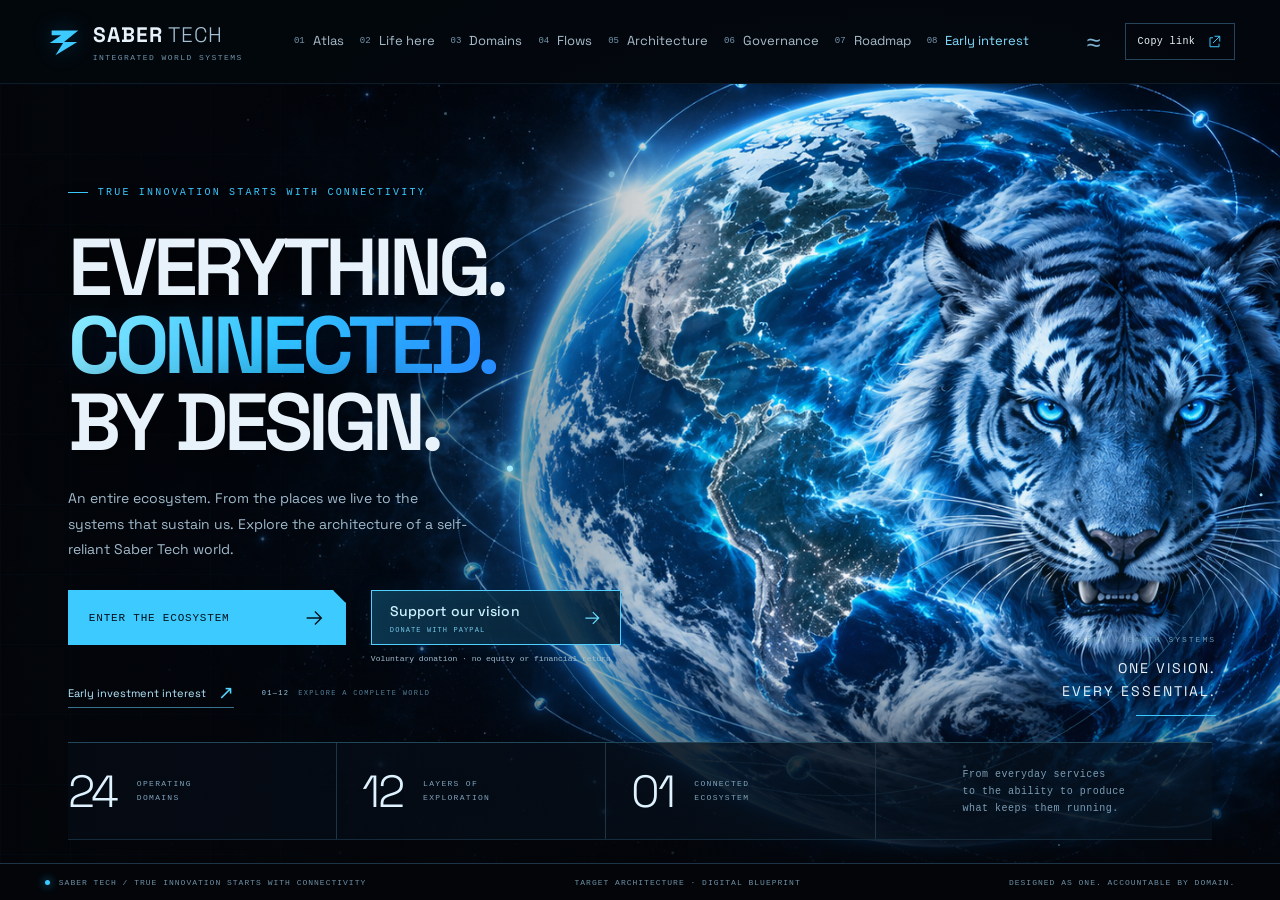
==== commit 02e6ea0f: "Replace The Big One branding with connectivity slogan" ====
--- a/docs/index.html
+++ b/docs/index.html
@@ -4,12 +4,12 @@
   <meta charset="UTF-8" />
   <meta name="viewport" content="width=device-width, initial-scale=1" />
   <meta name="theme-color" content="#030509" />
-  <meta name="description" content="Saber Tech — The Big One. An interactive executive atlas of a complete, self-reliant ecosystem." />
-  <title>Saber Tech — The Big One</title>
+  <meta name="description" content="Saber Tech — True innovation starts with connectivity. An interactive executive atlas of a complete, self-reliant ecosystem." />
+  <title>Saber Tech — True innovation starts with connectivity</title>
   
 <script type="module">
-import init, * as bindings from './saber-ecosystem-demo-f96ed11d1656ea37.js';
-const wasm = await init({ module_or_path: './saber-ecosystem-demo-f96ed11d1656ea37_bg.wasm' });
+import init, * as bindings from './saber-ecosystem-demo-84dc003faacd1930.js';
+const wasm = await init({ module_or_path: './saber-ecosystem-demo-84dc003faacd1930_bg.wasm' });
 
 
 window.wasmBindings = bindings;
@@ -21,7 +21,7 @@
   <link rel="stylesheet" href="./style-650fbb575de18169.css" integrity="sha384-RxRkO2oXQZWFvhAB3hoq3u55cpRIPfVASbbbuUL4lJKmxqUQ+rsDPvSpytcmPCsu"/>
   
   <link rel="icon" type="image/svg+xml" href="public/favicon.svg" />
-<link rel="modulepreload" href="./saber-ecosystem-demo-f96ed11d1656ea37.js" crossorigin="anonymous" integrity="sha384-m5dtW5StiIVymplp0w2689QCgDzWzawLC4swuRNS8grZgpX+lsJ/zvoUHQwhpsmr"><link rel="preload" href="./saber-ecosystem-demo-f96ed11d1656ea37_bg.wasm" crossorigin="anonymous" integrity="sha384-RitjXAO8xLmBv65hegz0dUViRbpzzGNNdUCDSQzSgjiuwxVMHuOR6Px9i9H70EDj" as="fetch" type="application/wasm"></head>
+<link rel="modulepreload" href="./saber-ecosystem-demo-84dc003faacd1930.js" crossorigin="anonymous" integrity="sha384-m5dtW5StiIVymplp0w2689QCgDzWzawLC4swuRNS8grZgpX+lsJ/zvoUHQwhpsmr"><link rel="preload" href="./saber-ecosystem-demo-84dc003faacd1930_bg.wasm" crossorigin="anonymous" integrity="sha384-zyjHNcVKBa2F3cH6UB5lxPL/2+Gt29FmBjIYSX2grh9i+GTY/9+NddNL+BFe8lWg" as="fetch" type="application/wasm"></head>
 <body>
   <div id="boot" aria-live="polite"><span>SABER TECH</span><small>INITIALIZING THE ECOSYSTEM</small><i></i></div>
   <noscript>This interactive executive blueprint requires JavaScript and WebAssembly.</noscript>
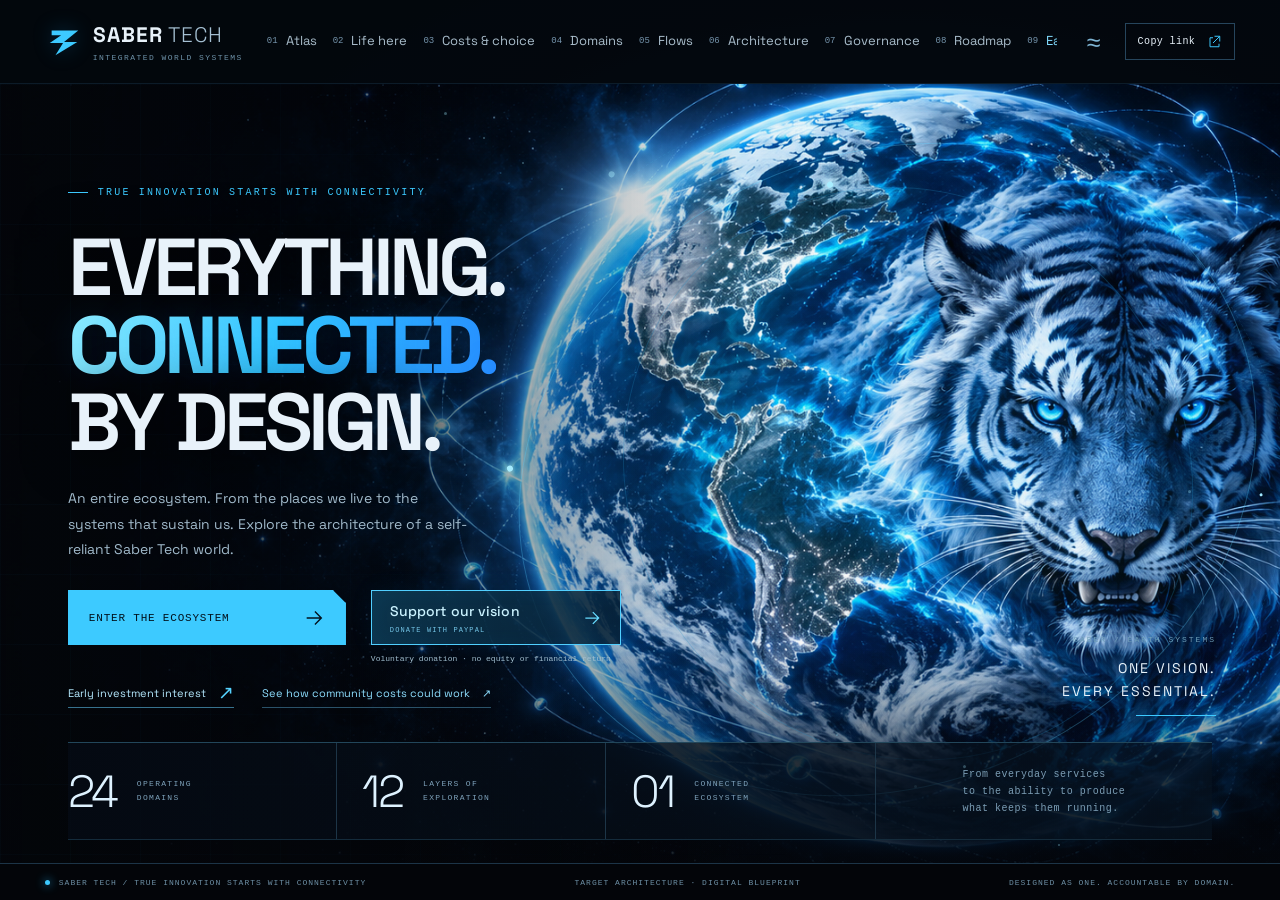
==== commit 8e828301: "Add community operating budget breakdown and household calculator" ====
--- a/docs/index.html
+++ b/docs/index.html
@@ -8,8 +8,8 @@
   <title>Saber Tech — True innovation starts with connectivity</title>
   
 <script type="module">
-import init, * as bindings from './saber-ecosystem-demo-84dc003faacd1930.js';
-const wasm = await init({ module_or_path: './saber-ecosystem-demo-84dc003faacd1930_bg.wasm' });
+import init, * as bindings from './saber-ecosystem-demo-58b596e7fee8b00d.js';
+const wasm = await init({ module_or_path: './saber-ecosystem-demo-58b596e7fee8b00d_bg.wasm' });
 
 
 window.wasmBindings = bindings;
@@ -19,9 +19,10 @@
 
 </script>
   <link rel="stylesheet" href="./style-650fbb575de18169.css" integrity="sha384-RxRkO2oXQZWFvhAB3hoq3u55cpRIPfVASbbbuUL4lJKmxqUQ+rsDPvSpytcmPCsu"/>
+  <link rel="stylesheet" href="./community-costs-aeccc42b5f1138e2.css" integrity="sha384-DgIUwaGIKRfMCWOD1CEMUiT4ZRXcV96ytj+SzjE9IX5LOyHxdzv98DjvysnkAZHT"/>
   
   <link rel="icon" type="image/svg+xml" href="public/favicon.svg" />
-<link rel="modulepreload" href="./saber-ecosystem-demo-84dc003faacd1930.js" crossorigin="anonymous" integrity="sha384-m5dtW5StiIVymplp0w2689QCgDzWzawLC4swuRNS8grZgpX+lsJ/zvoUHQwhpsmr"><link rel="preload" href="./saber-ecosystem-demo-84dc003faacd1930_bg.wasm" crossorigin="anonymous" integrity="sha384-zyjHNcVKBa2F3cH6UB5lxPL/2+Gt29FmBjIYSX2grh9i+GTY/9+NddNL+BFe8lWg" as="fetch" type="application/wasm"></head>
+<link rel="modulepreload" href="./saber-ecosystem-demo-58b596e7fee8b00d.js" crossorigin="anonymous" integrity="sha384-LH132QMw3rmKkFwGdhKXlvwSpNOOdNZM0sKUPKnq5ciqF9FK9/C8xJiVUv/Od2tj"><link rel="preload" href="./saber-ecosystem-demo-58b596e7fee8b00d_bg.wasm" crossorigin="anonymous" integrity="sha384-3QX8T6LsffwiLN9WJIaSJKy4ZfC989577yfw9QJsogjwQkC/NuZEI+ZbR1bKSuQx" as="fetch" type="application/wasm"></head>
 <body>
   <div id="boot" aria-live="polite"><span>SABER TECH</span><small>INITIALIZING THE ECOSYSTEM</small><i></i></div>
   <noscript>This interactive executive blueprint requires JavaScript and WebAssembly.</noscript>
--- a/docs/community-costs-aeccc42b5f1138e2.css
+++ b/docs/community-costs-aeccc42b5f1138e2.css
@@ -0,0 +1,226 @@
+/* Community economics. Scope all page styling; preserve the executive atlas. */
+.global-header nav { min-width:0; overflow-x:auto; }
+.global-header nav a { flex-shrink:0; white-space:nowrap; }
+.hero-cost-link { display:inline-flex; align-items:center; gap:12px; color:#8edfff; font-size:11px; min-height:29px; border-bottom:1px solid #2a5269; }
+.hero-cost-link:hover { color:#fff; border-color:#8edfff; }
+.costs-page { gap:14px; padding-top:22px; }
+.costs-page [hidden] { display:none!important; }
+.cost-heading { display:flex; justify-content:space-between; align-items:center; gap:20px; flex-shrink:0; }
+.cost-heading h1 { font-size:clamp(25px,2.35vw,38px); font-weight:500; letter-spacing:-1.4px; margin:10px 0 0; line-height:1.15; }
+.cost-heading h1 em { font-style:normal; color:#75d8ff; margin-left:12px; }
+.cost-stage { display:flex; align-items:center; gap:12px; font:10px var(--mono); color:#a4d7ee; letter-spacing:1px; white-space:nowrap; }
+.cost-status { flex-shrink:0; border-left:2px solid #65cfff; background:#0c2433; padding:10px 14px; color:#b7cfdf; font-size:12px; line-height:1.6; }
+.cost-status b { color:#d1f3ff; font-weight:500; margin-right:6px; }
+.cost-tabs { display:flex; gap:6px; border-bottom:1px solid #26465b; flex-shrink:0; overflow-x:auto; }
+.cost-tabs button { padding:13px 20px; font-size:13px; white-space:nowrap; border-bottom:2px solid transparent; color:#a1bdd0; }
+.cost-tabs button span { font:10px var(--mono); color:#80aec7; margin-right:13px; }
+.cost-tabs button.active { background:linear-gradient(0deg,#153c53aa,transparent); border-bottom-color:#69d8ff; color:#d5f5ff; }
+.cost-tabs button:hover { color:#fff; background-color:#102b3d; }
+.cost-content { flex:1; min-height:0; overflow:auto; padding:4px 8px 12px 1px; scrollbar-gutter:stable; }
+.cost-content:focus-visible { outline:1px solid #6ed8ff; outline-offset:2px; }
+.cost-overview-grid { display:grid; grid-template-columns:1.2fr 1fr; gap:18px; }
+.cost-budget,.cost-scope { padding:23px; }
+.cost-budget-heading { display:flex; justify-content:space-between; align-items:center; gap:15px; }
+.cost-budget-heading .small-badge { font-size:8px; white-space:nowrap; }
+.cost-budget .technical-label,.cost-scope .technical-label { font-size:10px; color:#88c3e0; }
+.cost-budget-visual { display:flex; align-items:center; gap:30px; padding:22px 0; }
+.cost-donut { width:220px; height:220px; border-radius:50%; position:relative; flex-shrink:0; display:grid; place-items:center; background:conic-gradient(from -90deg,#91edff 0% 19.6%,#071421 19.6% 20%,#2e9fff 20% 41.6%,#071421 41.6% 42%,#245476 42% 99.6%,#071421 99.6%); box-shadow:0 0 65px #117bb31c; }
+.cost-donut:before { content:''; position:absolute; inset:16px; border-radius:50%; background:radial-gradient(circle,#0c2c41,#061321 72%); border:1px solid #4685a455; box-shadow:inset 0 0 35px #189be518; }
+.cost-donut:after { content:''; position:absolute; inset:26px; border:1px dashed #3b739455; border-radius:50%; }
+.cost-donut>div { position:relative; z-index:1; text-align:center; }
+.cost-donut small { font:8px var(--mono); letter-spacing:1.3px; color:#a1cfdf; }
+.cost-donut strong { display:block; font-size:64px; font-weight:400; letter-spacing:-4px; color:#e0f6ff; line-height:1.2; }
+.cost-donut strong span { font-size:27px; letter-spacing:-1px; color:#75d4ff; }
+.cost-donut p { color:#96bbcf; font-size:12px; margin-top:7px; }
+.cost-budget-legend { min-width:0; flex:1; }
+.cost-budget-legend>div { display:flex; align-items:center; gap:10px; padding:13px 0; border-bottom:1px solid #1d394d; }
+.cost-budget-legend i { width:7px; height:26px; flex-shrink:0; }
+.cost-budget-legend .school { background:#91edff; box-shadow:0 0 14px #91edff33; }
+.cost-budget-legend .hospital { background:#2e9fff; }
+.cost-budget-legend .remaining { background:#477b9e; }
+.cost-budget-legend b { display:block; font-size:13px; font-weight:500; color:#d2e8f6; }
+.cost-budget-legend small { display:block; font-size:10px; color:#9ab9ce; margin-top:5px; line-height:1.5; }
+.cost-budget-legend strong { font-size:25px; margin-left:auto; font-weight:400; letter-spacing:-1px; }
+.cost-budget-legend>p { color:#99b8cb; font-size:11px; line-height:1.65; margin-top:13px; }
+.cost-average-strip { display:flex; gap:20px; align-items:center; background:linear-gradient(90deg,#16445d80,#0b263750); border:1px solid #2b5a74; padding:15px 19px; }
+.cost-average-strip strong { font-size:38px; font-weight:400; letter-spacing:-1.7px; color:#a5e9ff; white-space:nowrap; }
+.cost-average-strip>span { font-size:13px; line-height:1.5; color:#d0e8f6; }
+.cost-average-strip small { display:block; font-size:11px; color:#9fbed0; margin-top:4px; }
+.cost-scope h2 { font-size:28px; letter-spacing:-.8px; font-weight:500; line-height:1.15; margin:14px 0; }
+.cost-inclusions { display:grid; grid-template-columns:1fr 1fr; gap:13px 16px; padding:15px 0; border-top:1px solid #244156; border-bottom:1px solid #244156; margin:18px 0; }
+.cost-inclusions>div { display:flex; align-items:center; gap:12px; color:#bfe3f5; font-size:13px; }
+.cost-inclusions .domain-icon { width:24px; height:24px; flex-shrink:0; color:#7bd5fc; }
+.cost-scope>p { font-size:12px; line-height:1.7; color:#b0cadc; margin-bottom:12px; }
+.cost-scope .primary-button { margin-top:4px; min-height:43px; font-size:11px; }
+.cost-principles { display:grid; grid-template-columns:repeat(3,1fr); gap:24px; margin-top:22px; }
+.cost-principles article { border-top:1px solid #3c6f8b; padding:16px 4px 0; }
+.cost-principles article>span { color:#72c9ed; font:9px var(--mono); letter-spacing:1px; }
+.cost-principles h3 { font-size:18px; font-weight:500; margin:10px 0; letter-spacing:-.4px; }
+.cost-principles p,.cost-overview-note { font-size:12px; line-height:1.75; color:#adc6d6; }
+.cost-overview-note { padding:14px 0 0; margin-top:15px; border-top:1px solid #223f53; }
+.cost-calculator-intro { display:flex; align-items:center; justify-content:space-between; gap:30px; margin-bottom:18px; }
+.cost-calculator-intro h2 { font-size:26px; font-weight:500; letter-spacing:-.7px; margin-bottom:8px; }
+.cost-calculator-intro p { font-size:13px; color:#acc9dc; line-height:1.65; max-width:800px; }
+.cost-calculator-intro button { white-space:nowrap; flex-shrink:0; }
+.cost-calculator-grid { display:grid; grid-template-columns:1fr 1.1fr; gap:20px; align-items:start; }
+.cost-controls,.cost-results { padding:26px; min-width:0; }
+.cost-controls fieldset { margin:0; border:0; padding:0; min-width:0; }
+.cost-controls legend { font-size:21px; color:#dbedf9; margin-bottom:9px; }
+.cost-field { margin-top:19px; min-width:0; }
+.cost-field label { display:block; font-size:13px; line-height:1.6; color:#cce6f5; margin-bottom:7px; }
+.cost-field input { display:block; width:100%; color:#e6f6ff; background:#04111e; border:1px solid #40728f; padding:12px 13px; min-height:46px; font:17px Space,'Segoe UI',sans-serif; border-radius:0; }
+.cost-field input:hover { border-color:#72c4e6; }
+.cost-field input[aria-invalid=true] { border-color:#ffbc8d; }
+.cost-field input:focus-visible { outline:2px solid #85dfff; outline-offset:2px; }
+.cost-help { font-size:11px; line-height:1.75; color:#a5bfd2; }
+.cost-field .cost-help { margin-top:7px; }
+.cost-error { font-size:12px; line-height:1.65; color:#ffd1ae; margin-top:7px; }
+.cost-callout { font-size:12px; line-height:1.75; color:#c4deed; padding:12px 14px; border-left:2px solid #69c9ef; background:#0c2637; margin-top:18px; }
+.cost-details { border-top:1px solid #2a4b62; margin-top:20px; }
+.cost-details summary { padding:16px 0; color:#aee5fd; cursor:pointer; font-size:13px; line-height:1.6; }
+.cost-details summary span { display:block; margin-left:16px; font-size:11px; color:#9cb9ce; }
+.cost-details summary:focus-visible { outline:2px solid #85dfff; outline-offset:2px; }
+.cost-details[open] summary { border-bottom:1px solid #244356; margin-bottom:12px; }
+.cost-controls>.cost-help { margin-top:14px; }
+.cost-community-fields { display:grid; grid-template-columns:1fr 1fr; gap:0 18px; }
+.cost-community-fields>.cost-field:last-child { grid-column:1/-1; }
+.cost-results { background:radial-gradient(ellipse at 90% 0,#17496655,transparent 55%),linear-gradient(140deg,#0a1c2b,#05111d); border-color:#2e617e; }
+.cost-results>.technical-label { color:#96cce6; font-size:10px; }
+.cost-total { font-size:clamp(34px,4vw,61px); font-weight:400; letter-spacing:-2.5px; line-height:1.2; color:#8ee6ff; margin:14px 0 7px; overflow-wrap:anywhere; }
+.cost-results h2 { font-size:14px; line-height:1.6; color:#bbd7e8; font-weight:400; max-width:380px; }
+.cost-lines { margin:22px 0; }
+.cost-lines>div { display:flex; justify-content:space-between; align-items:flex-start; gap:20px; border-bottom:1px solid #244356; padding:14px 0; }
+.cost-lines dt { font-size:13px; line-height:1.65; color:#c3ddec; }
+.cost-lines dt small { display:block; font-size:11px; color:#94b8ce; margin-top:3px; }
+.cost-lines dd { margin:0; font-size:18px; color:#d7f1ff; max-width:100%; overflow-wrap:anywhere; font-variant-numeric:tabular-nums; }
+.cost-rate-grid { display:grid; grid-template-columns:1fr 1fr; gap:20px; }
+.cost-rate-grid span { display:block; font-size:11px; line-height:1.65; color:#a5c7dc; }
+.cost-rate-grid b { display:block; font-size:26px; color:#c6efff; font-weight:400; letter-spacing:-.7px; margin-top:7px; overflow-wrap:anywhere; }
+.cost-comparison-average { margin-top:20px; font-size:12px; line-height:1.75; color:#99b9cc; }
+.cost-comparison-average strong { color:#d7ebf7; font-weight:500; }
+.cost-rounding { margin-top:18px; }
+.cost-lines.compact { margin:0; }
+.cost-lines.compact>div { padding:10px 0; }
+.cost-lines.compact dd { font-size:15px; }
+.cost-line-total dt,.cost-line-total dd { color:#9ee7ff; }
+.cost-results details>.cost-help { margin-top:12px; }
+.cost-unavailable { padding:20px 0; }
+.cost-unavailable h2 { font-size:30px; margin:15px 0; color:#d4eafa; }
+.cost-unavailable p { font-size:14px; color:#b4cfdf; line-height:1.8; }
+.cost-alternative { padding:0 25px 20px; }
+.cost-alternative-grid { display:grid; grid-template-columns:.8fr 1.2fr; align-items:start; gap:35px; }
+.cost-alternative-grid .cost-field { margin:0; }
+.cost-alternative-grid>div>.cost-help { padding-top:10px; font-size:13px; }
+.cost-alternative>.cost-help { margin-top:16px; }
+.cost-gap dt,.cost-gap dd { color:#ffd5ad; }
+.cost-browser-note { border-top:1px solid #244356; padding-top:16px; margin-top:20px; font-size:11px; line-height:1.8; color:#9ab8cc; }
+.cost-account-intro { max-width:850px; padding:5px 0 20px; }
+.cost-account-intro h2 { font-size:31px; letter-spacing:-.9px; font-weight:500; margin:13px 0; }
+.cost-account-intro p { font-size:14px; line-height:1.8; color:#b1cbdc; }
+.cost-funding-steps { display:grid; grid-template-columns:repeat(4,1fr); gap:16px; }
+.cost-funding-steps article { padding:23px; }
+.cost-funding-steps article>span { font-size:32px; font-weight:300; color:#5ab3db; }
+.cost-funding-steps h3 { font-size:17px; font-weight:500; margin:12px 0; }
+.cost-funding-steps p,.cost-account-grid p { font-size:13px; line-height:1.8; color:#aac5d7; }
+.cost-account-grid { display:grid; grid-template-columns:1fr 1fr; gap:20px; margin-top:20px; }
+.cost-account-grid article { padding:24px; }
+.cost-account-grid h3 { font-size:21px; font-weight:500; margin-bottom:13px; color:#c8edff; }
+.cost-account-grid p+p { margin-top:12px; }
+.cost-open-decisions { padding:0 24px; }
+.cost-open-decisions li { font-size:13px; line-height:1.9; color:#bdd4e3; margin-bottom:7px; }
+.cost-open-decisions ul { padding-left:18px; }
+.cost-next { display:flex; align-items:center; gap:20px; margin-top:20px; flex-wrap:wrap; }
+.cost-next p { width:100%; font-size:13px; color:#b0cbdc; line-height:1.75; }
+.cost-next a { font-size:11px; }
+@media(max-width:1250px) {
+  .cost-heading h1 em { display:block; margin:5px 0 0; }
+  .cost-budget-visual { gap:18px; }
+  .cost-donut { width:180px; height:180px; }
+  .cost-donut strong { font-size:51px; }
+  .cost-donut small { font-size:7px; }
+  .cost-budget-heading { display:block; }
+  .cost-budget-heading .small-badge { display:inline-block; margin-top:10px; }
+  .cost-budget-legend strong { font-size:22px; }
+  .cost-budget,.cost-scope { padding:20px; }
+  .cost-average-strip { flex-wrap:wrap; gap:5px 15px; }
+  .cost-community-fields { grid-template-columns:1fr; }
+  .cost-funding-steps { grid-template-columns:1fr 1fr; }
+}
+@media(max-width:960px) {
+  .costs-page { height:auto; overflow:visible; }
+  .cost-content { overflow:visible; padding-right:0; }
+  .cost-overview-grid { grid-template-columns:1fr; }
+  .cost-budget-heading { display:flex; }
+  .cost-budget-heading .small-badge { margin-top:0; }
+  .cost-donut { width:220px; height:220px; }
+  .cost-donut strong { font-size:64px; }
+  .cost-budget-visual { gap:40px; }
+  .cost-average-strip { flex-wrap:nowrap; gap:20px; }
+  .cost-scope h2 { max-width:450px; line-height:1.3; }
+  .cost-inclusions { grid-template-columns:repeat(3,1fr); }
+  .cost-calculator-grid { grid-template-columns:1fr; }
+  .cost-community-fields { grid-template-columns:1fr 1fr; }
+  .cost-results h2 { max-width:none; }
+  .cost-controls,.cost-results { padding:24px; }
+  .cost-total { font-size:54px; }
+}
+@media(max-width:600px) {
+  .hero-followup .hero-cost-link { display:flex; width:max-content; max-width:100%; font-size:10px; margin-top:4px; min-height:24px; }
+  .animated-entrance.landing-scene { min-height:750px; }
+  .costs-page { padding:24px 18px; gap:16px; }
+  .cost-heading { align-items:flex-start; }
+  .cost-heading .eyebrow { font-size:8px; letter-spacing:1px; }
+  .cost-heading h1 { font-size:27px; letter-spacing:-1px; line-height:1.2; }
+  .cost-heading h1 em { font-size:24px; }
+  .cost-stage { display:none; }
+  .cost-status { font-size:12px; line-height:1.8; }
+  .cost-tabs { gap:0; }
+  .cost-tabs button { padding:13px 12px; font-size:12px; }
+  .cost-tabs button span { margin-right:8px; }
+  .cost-budget,.cost-scope { padding:21px 18px; }
+  .cost-budget-heading { display:block; }
+  .cost-budget-heading .small-badge { margin-top:12px; }
+  .cost-budget .technical-label,.cost-scope .technical-label { font-size:9px; letter-spacing:1px; }
+  .cost-budget-visual { flex-direction:column; gap:10px; }
+  .cost-donut { width:230px; height:230px; }
+  .cost-budget-legend { width:100%; }
+  .cost-budget-legend b { font-size:14px; }
+  .cost-budget-legend small,.cost-budget-legend>p { font-size:12px; }
+  .cost-budget-legend strong { font-size:26px; }
+  .cost-average-strip { display:block; padding:14px; }
+  .cost-average-strip strong { font-size:40px; }
+  .cost-average-strip>span { display:block; margin-top:5px; }
+  .cost-average-strip small { font-size:12px; }
+  .cost-scope h2 { font-size:25px; }
+  .cost-scope>p { font-size:13px; }
+  .cost-inclusions { grid-template-columns:1fr 1fr; gap:16px 12px; }
+  .cost-inclusions>div { font-size:12px; gap:9px; }
+  .cost-inclusions .domain-icon { width:22px; height:22px; }
+  .cost-scope .primary-button { font-size:10px; gap:15px; padding:12px 15px; width:100%; }
+  .cost-principles { grid-template-columns:1fr; gap:18px; }
+  .cost-principles p,.cost-overview-note { font-size:13px; }
+  .cost-calculator-intro { flex-wrap:wrap; gap:16px; }
+  .cost-calculator-intro h2 { font-size:25px; }
+  .cost-controls,.cost-results { padding:22px 17px; }
+  .cost-field label { font-size:14px; }
+  .cost-help { font-size:12px; }
+  .cost-field input { font-size:18px; }
+  .cost-community-fields { grid-template-columns:1fr; }
+  .cost-total { font-size:42px; letter-spacing:-1.5px; }
+  .cost-results h2 { font-size:14px; }
+  .cost-lines>div { flex-wrap:wrap; gap:5px 15px; }
+  .cost-lines dt { font-size:13px; }
+  .cost-lines dt small { font-size:12px; }
+  .cost-lines dd { font-size:19px; }
+  .cost-lines.compact dd { font-size:17px; }
+  .cost-rate-grid { gap:15px; }
+  .cost-rate-grid span { font-size:12px; }
+  .cost-rate-grid b { font-size:24px; }
+  .cost-callout,.cost-comparison-average { font-size:12px; }
+  .cost-alternative { padding:0 18px 20px; }
+  .cost-alternative-grid { grid-template-columns:1fr; gap:20px; }
+  .cost-browser-note { font-size:12px; }
+  .cost-account-intro h2 { font-size:27px; }
+  .cost-funding-steps,.cost-account-grid { grid-template-columns:1fr; }
+  .cost-next a { width:100%; font-size:10px; gap:15px; }
+}
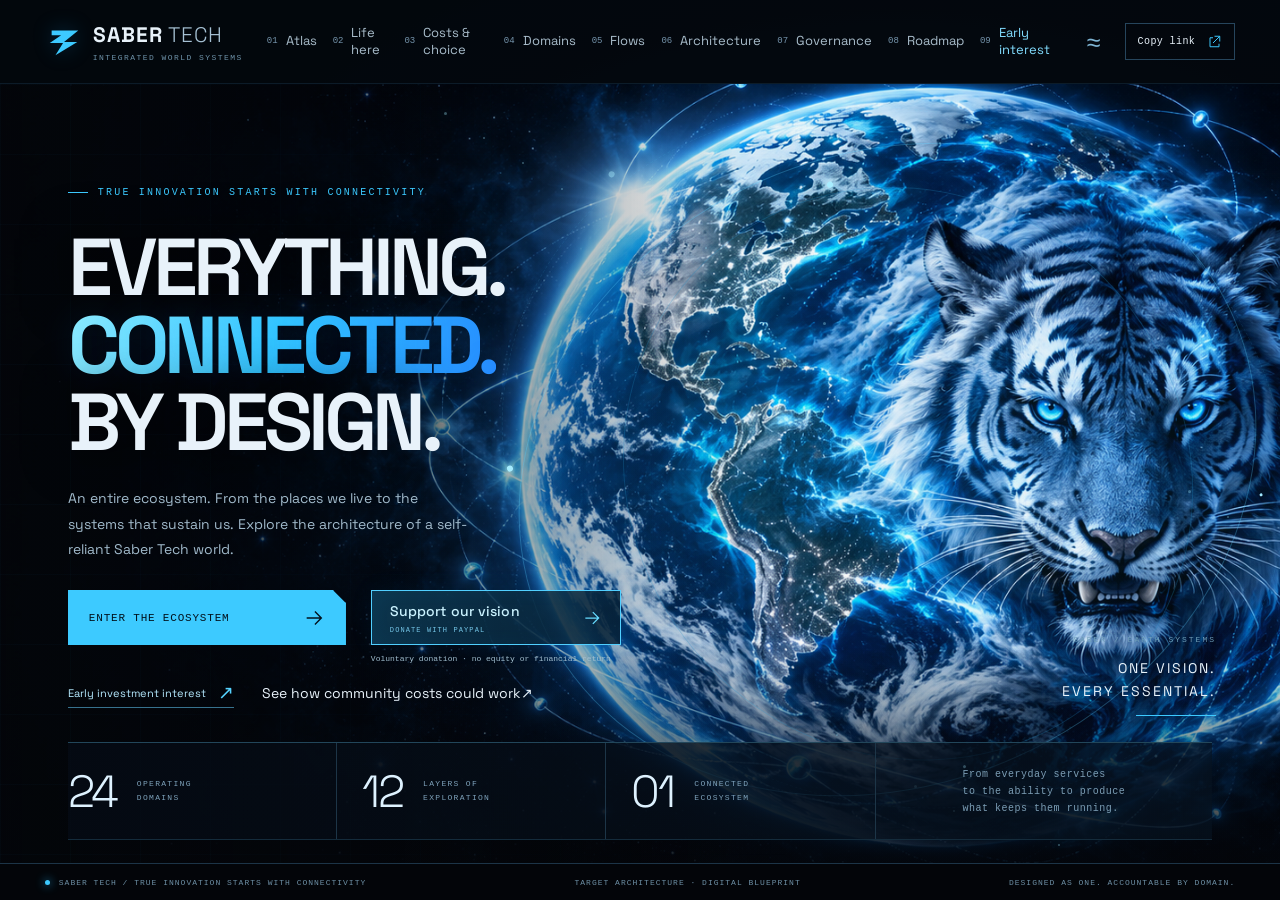
==== commit e78c97ce: "Add recovery campus and revise upkeep to 10000 family shares" ====
--- a/docs/index.html
+++ b/docs/index.html
@@ -8,8 +8,8 @@
   <title>Saber Tech — True innovation starts with connectivity</title>
   
 <script type="module">
-import init, * as bindings from './saber-ecosystem-demo-58b596e7fee8b00d.js';
-const wasm = await init({ module_or_path: './saber-ecosystem-demo-58b596e7fee8b00d_bg.wasm' });
+import init, * as bindings from './saber-ecosystem-demo-4ea0835ea4bfab62.js';
+const wasm = await init({ module_or_path: './saber-ecosystem-demo-4ea0835ea4bfab62_bg.wasm' });
 
 
 window.wasmBindings = bindings;
@@ -19,10 +19,11 @@
 
 </script>
   <link rel="stylesheet" href="./style-650fbb575de18169.css" integrity="sha384-RxRkO2oXQZWFvhAB3hoq3u55cpRIPfVASbbbuUL4lJKmxqUQ+rsDPvSpytcmPCsu"/>
-  <link rel="stylesheet" href="./community-costs-aeccc42b5f1138e2.css" integrity="sha384-DgIUwaGIKRfMCWOD1CEMUiT4ZRXcV96ytj+SzjE9IX5LOyHxdzv98DjvysnkAZHT"/>
+  <link rel="stylesheet" href="./community-costs-a048be1f7beae974.css" integrity="sha384-uC+DiS1Fz/K6U67ELxkO2aJa7qQgM6Rhx2kliLqD0j/aNyWTtMQRP//MGIkBsCFw"/>
+  <link rel="stylesheet" href="./recovery-9007617dd3df3614.css" integrity="sha384-2QpMK/X3JqAzAmgzmRpfLR3aEqBumNCl+Y1rdGjPGsYSZc+vs82dxj6x5D3IhqGN"/>
   
   <link rel="icon" type="image/svg+xml" href="public/favicon.svg" />
-<link rel="modulepreload" href="./saber-ecosystem-demo-58b596e7fee8b00d.js" crossorigin="anonymous" integrity="sha384-LH132QMw3rmKkFwGdhKXlvwSpNOOdNZM0sKUPKnq5ciqF9FK9/C8xJiVUv/Od2tj"><link rel="preload" href="./saber-ecosystem-demo-58b596e7fee8b00d_bg.wasm" crossorigin="anonymous" integrity="sha384-3QX8T6LsffwiLN9WJIaSJKy4ZfC989577yfw9QJsogjwQkC/NuZEI+ZbR1bKSuQx" as="fetch" type="application/wasm"></head>
+<link rel="modulepreload" href="./saber-ecosystem-demo-4ea0835ea4bfab62.js" crossorigin="anonymous" integrity="sha384-mPsiAwNVhms4x5ired/KPBciSzRruwP4+l0R22qenPzl5VMmtaC+FfcsX3FXgHSU"><link rel="preload" href="./saber-ecosystem-demo-4ea0835ea4bfab62_bg.wasm" crossorigin="anonymous" integrity="sha384-S2LCQnd6b6m5rqR2qMzOtbHRxGlk3gr2CaZECDCv4vs7eF5FFl5P0Hk738RYyGUX" as="fetch" type="application/wasm"></head>
 <body>
   <div id="boot" aria-live="polite"><span>SABER TECH</span><small>INITIALIZING THE ECOSYSTEM</small><i></i></div>
   <noscript>This interactive executive blueprint requires JavaScript and WebAssembly.</noscript>
--- a/docs/community-costs-a048be1f7beae974.css
+++ b/docs/community-costs-a048be1f7beae974.css
@@ -0,0 +1,228 @@
+/* Community economics. Scope all page styling; preserve the executive atlas. */
+.global-header nav { min-width:0; overflow-x:auto; }
+.global-header nav a { flex-shrink:0; white-space:nowrap; }
+.hero-cost-link { display:inline-flex; align-items:center; gap:12px; color:#8edfff; font-size:11px; min-height:29px; border-bottom:1px solid #2a5269; }
+.hero-cost-link:hover { color:#fff; border-color:#8edfff; }
+.costs-page { gap:14px; padding-top:22px; }
+.costs-page [hidden] { display:none!important; }
+.cost-heading { display:flex; justify-content:space-between; align-items:center; gap:20px; flex-shrink:0; }
+.cost-heading h1 { font-size:clamp(25px,2.35vw,38px); font-weight:500; letter-spacing:-1.4px; margin:10px 0 0; line-height:1.15; }
+.cost-heading h1 em { font-style:normal; color:#75d8ff; margin-left:12px; }
+.cost-stage { display:flex; align-items:center; gap:12px; font:10px var(--mono); color:#a4d7ee; letter-spacing:1px; white-space:nowrap; }
+.cost-status { flex-shrink:0; border-left:2px solid #65cfff; background:#0c2433; padding:10px 14px; color:#b7cfdf; font-size:12px; line-height:1.6; }
+.cost-status b { color:#d1f3ff; font-weight:500; margin-right:6px; }
+.cost-tabs { display:flex; gap:6px; border-bottom:1px solid #26465b; flex-shrink:0; overflow-x:auto; }
+.cost-tabs button { padding:13px 20px; font-size:13px; white-space:nowrap; border-bottom:2px solid transparent; color:#a1bdd0; }
+.cost-tabs button span { font:10px var(--mono); color:#80aec7; margin-right:13px; }
+.cost-tabs button.active { background:linear-gradient(0deg,#153c53aa,transparent); border-bottom-color:#69d8ff; color:#d5f5ff; }
+.cost-tabs button:hover { color:#fff; background-color:#102b3d; }
+.cost-content { flex:1; min-height:0; overflow:auto; padding:4px 8px 12px 1px; scrollbar-gutter:stable; }
+.cost-content:focus-visible { outline:1px solid #6ed8ff; outline-offset:2px; }
+.cost-overview-grid { display:grid; grid-template-columns:1.2fr 1fr; gap:18px; }
+.cost-budget,.cost-scope { padding:23px; }
+.cost-budget-heading { display:flex; justify-content:space-between; align-items:center; gap:15px; }
+.cost-budget-heading .small-badge { font-size:8px; white-space:nowrap; }
+.cost-budget .technical-label,.cost-scope .technical-label { font-size:10px; color:#88c3e0; }
+.cost-budget-visual { display:flex; align-items:center; gap:30px; padding:22px 0; }
+.cost-donut { width:220px; height:220px; border-radius:50%; position:relative; flex-shrink:0; display:grid; place-items:center; background:conic-gradient(from -90deg,#91edff 0% 6.27%,#071421 6.27% 6.67%,#2e9fff 6.67% 13.6%,#071421 13.6% 14%,#245476 14% 99.6%,#071421 99.6%); box-shadow:0 0 65px #117bb31c; }
+.cost-donut:before { content:''; position:absolute; inset:16px; border-radius:50%; background:radial-gradient(circle,#0c2c41,#061321 72%); border:1px solid #4685a455; box-shadow:inset 0 0 35px #189be518; }
+.cost-donut:after { content:''; position:absolute; inset:26px; border:1px dashed #3b739455; border-radius:50%; }
+.cost-donut>div { position:relative; z-index:1; text-align:center; }
+.cost-donut small { font:8px var(--mono); letter-spacing:1.3px; color:#a1cfdf; }
+.cost-donut strong { display:block; font-size:64px; font-weight:400; letter-spacing:-4px; color:#e0f6ff; line-height:1.2; }
+.cost-donut strong span { font-size:27px; letter-spacing:-1px; color:#75d4ff; }
+.cost-donut p { color:#96bbcf; font-size:12px; margin-top:7px; }
+.cost-budget-legend { min-width:0; flex:1; }
+.cost-budget-legend>div { display:flex; align-items:center; gap:10px; padding:13px 0; border-bottom:1px solid #1d394d; }
+.cost-budget-legend i { width:7px; height:26px; flex-shrink:0; }
+.cost-budget-legend .school { background:#91edff; box-shadow:0 0 14px #91edff33; }
+.cost-budget-legend .hospital { background:#2e9fff; }
+.cost-budget-legend .remaining { background:#477b9e; }
+.cost-budget-legend b { display:block; font-size:13px; font-weight:500; color:#d2e8f6; }
+.cost-budget-legend small { display:block; font-size:10px; color:#9ab9ce; margin-top:5px; line-height:1.5; }
+.cost-budget-legend strong { font-size:25px; margin-left:auto; font-weight:400; letter-spacing:-1px; }
+.cost-budget-legend>p { color:#99b8cb; font-size:11px; line-height:1.65; margin-top:13px; }
+.cost-average-strip { display:flex; gap:20px; align-items:center; background:linear-gradient(90deg,#16445d80,#0b263750); border:1px solid #2b5a74; padding:15px 19px; }
+.cost-average-strip strong { font-size:38px; font-weight:400; letter-spacing:-1.7px; color:#a5e9ff; white-space:nowrap; }
+.cost-average-strip>span { font-size:13px; line-height:1.5; color:#d0e8f6; }
+.cost-average-strip small { display:block; font-size:11px; color:#9fbed0; margin-top:4px; }
+.cost-scope h2 { font-size:28px; letter-spacing:-.8px; font-weight:500; line-height:1.15; margin:14px 0; }
+.cost-inclusions { display:grid; grid-template-columns:1fr 1fr; gap:13px 16px; padding:15px 0; border-top:1px solid #244156; border-bottom:1px solid #244156; margin:18px 0; }
+.cost-inclusions>div { display:flex; align-items:center; gap:12px; color:#bfe3f5; font-size:13px; }
+.cost-inclusions .domain-icon { width:24px; height:24px; flex-shrink:0; color:#7bd5fc; }
+.cost-scope>p { font-size:12px; line-height:1.7; color:#b0cadc; margin-bottom:12px; }
+.cost-scope .primary-button { margin-top:4px; min-height:43px; font-size:11px; }
+.cost-principles { display:grid; grid-template-columns:repeat(3,1fr); gap:24px; margin-top:22px; }
+.cost-principles article { border-top:1px solid #3c6f8b; padding:16px 4px 0; }
+.cost-principles article>span { color:#72c9ed; font:9px var(--mono); letter-spacing:1px; }
+.cost-principles h3 { font-size:18px; font-weight:500; margin:10px 0; letter-spacing:-.4px; }
+.cost-principles p,.cost-overview-note { font-size:12px; line-height:1.75; color:#adc6d6; }
+.cost-overview-note { padding:14px 0 0; margin-top:15px; border-top:1px solid #223f53; }
+.cost-calculator-intro { display:flex; align-items:center; justify-content:space-between; gap:30px; margin-bottom:18px; }
+.cost-calculator-intro h2 { font-size:26px; font-weight:500; letter-spacing:-.7px; margin-bottom:8px; }
+.cost-calculator-intro p { font-size:13px; color:#acc9dc; line-height:1.65; max-width:800px; }
+.cost-calculator-intro button { white-space:nowrap; flex-shrink:0; }
+.cost-calculator-grid { display:grid; grid-template-columns:1fr 1.1fr; gap:20px; align-items:start; }
+.cost-controls,.cost-results { padding:26px; min-width:0; }
+.cost-controls fieldset { margin:0; border:0; padding:0; min-width:0; }
+.cost-controls legend { font-size:21px; color:#dbedf9; margin-bottom:9px; }
+.cost-field { margin-top:19px; min-width:0; }
+.cost-field label { display:block; font-size:13px; line-height:1.6; color:#cce6f5; margin-bottom:7px; }
+.cost-field input { display:block; width:100%; color:#e6f6ff; background:#04111e; border:1px solid #40728f; padding:12px 13px; min-height:46px; font:17px Space,'Segoe UI',sans-serif; border-radius:0; }
+.cost-field input:hover { border-color:#72c4e6; }
+.cost-field input[aria-invalid=true] { border-color:#ffbc8d; }
+.cost-field input:focus-visible { outline:2px solid #85dfff; outline-offset:2px; }
+.cost-help { font-size:11px; line-height:1.75; color:#a5bfd2; }
+.cost-field .cost-help { margin-top:7px; }
+.cost-error { font-size:12px; line-height:1.65; color:#ffd1ae; margin-top:7px; }
+.cost-callout { font-size:12px; line-height:1.75; color:#c4deed; padding:12px 14px; border-left:2px solid #69c9ef; background:#0c2637; margin-top:18px; }
+.cost-details { border-top:1px solid #2a4b62; margin-top:20px; }
+.cost-details summary { padding:16px 0; color:#aee5fd; cursor:pointer; font-size:13px; line-height:1.6; }
+.cost-details summary span { display:block; margin-left:16px; font-size:11px; color:#9cb9ce; }
+.cost-details summary:focus-visible { outline:2px solid #85dfff; outline-offset:2px; }
+.cost-details[open] summary { border-bottom:1px solid #244356; margin-bottom:12px; }
+.cost-controls>.cost-help { margin-top:14px; }
+.cost-community-fields { display:grid; grid-template-columns:1fr 1fr; gap:0 18px; }
+.cost-community-fields>.cost-field:last-child { grid-column:1/-1; }
+.cost-results { background:radial-gradient(ellipse at 90% 0,#17496655,transparent 55%),linear-gradient(140deg,#0a1c2b,#05111d); border-color:#2e617e; }
+.cost-results>.technical-label { color:#96cce6; font-size:10px; }
+.cost-total { font-size:clamp(34px,4vw,61px); font-weight:400; letter-spacing:-2.5px; line-height:1.2; color:#8ee6ff; margin:14px 0 7px; overflow-wrap:anywhere; }
+.cost-results h2 { font-size:14px; line-height:1.6; color:#bbd7e8; font-weight:400; max-width:380px; }
+.cost-lines { margin:22px 0; }
+.cost-lines>div { display:flex; justify-content:space-between; align-items:flex-start; gap:20px; border-bottom:1px solid #244356; padding:14px 0; }
+.cost-lines dt { font-size:13px; line-height:1.65; color:#c3ddec; }
+.cost-lines dt small { display:block; font-size:11px; color:#94b8ce; margin-top:3px; }
+.cost-lines dd { margin:0; font-size:18px; color:#d7f1ff; max-width:100%; overflow-wrap:anywhere; font-variant-numeric:tabular-nums; }
+.cost-rate-grid { display:grid; grid-template-columns:1fr 1fr; gap:20px; }
+.cost-rate-grid span { display:block; font-size:11px; line-height:1.65; color:#a5c7dc; }
+.cost-rate-grid b { display:block; font-size:26px; color:#c6efff; font-weight:400; letter-spacing:-.7px; margin-top:7px; overflow-wrap:anywhere; }
+.cost-comparison-average { margin-top:20px; font-size:12px; line-height:1.75; color:#99b9cc; }
+.cost-comparison-average strong { color:#d7ebf7; font-weight:500; }
+.cost-rounding { margin-top:18px; }
+.cost-lines.compact { margin:0; }
+.cost-lines.compact>div { padding:10px 0; }
+.cost-lines.compact dd { font-size:15px; }
+.cost-line-total dt,.cost-line-total dd { color:#9ee7ff; }
+.cost-results details>.cost-help { margin-top:12px; }
+.cost-unavailable { padding:20px 0; }
+.cost-unavailable h2 { font-size:30px; margin:15px 0; color:#d4eafa; }
+.cost-unavailable p { font-size:14px; color:#b4cfdf; line-height:1.8; }
+.cost-alternative { padding:0 25px 20px; }
+.cost-alternative-grid { display:grid; grid-template-columns:.8fr 1.2fr; align-items:start; gap:35px; }
+.cost-alternative-grid .cost-field { margin:0; }
+.cost-alternative-grid>div>.cost-help { padding-top:10px; font-size:13px; }
+.cost-alternative>.cost-help { margin-top:16px; }
+.cost-gap dt,.cost-gap dd { color:#ffd5ad; }
+.cost-browser-note { border-top:1px solid #244356; padding-top:16px; margin-top:20px; font-size:11px; line-height:1.8; color:#9ab8cc; }
+.cost-account-intro { max-width:850px; padding:5px 0 20px; }
+.cost-account-intro h2 { font-size:31px; letter-spacing:-.9px; font-weight:500; margin:13px 0; }
+.cost-account-intro p { font-size:14px; line-height:1.8; color:#b1cbdc; }
+.cost-funding-steps { display:grid; grid-template-columns:repeat(4,1fr); gap:16px; }
+.cost-funding-steps article { padding:23px; }
+.cost-funding-steps article>span { font-size:32px; font-weight:300; color:#5ab3db; }
+.cost-funding-steps h3 { font-size:17px; font-weight:500; margin:12px 0; }
+.cost-funding-steps p,.cost-account-grid p { font-size:13px; line-height:1.8; color:#aac5d7; }
+.cost-account-grid { display:grid; grid-template-columns:1fr 1fr; gap:20px; margin-top:20px; }
+.cost-account-grid article { padding:24px; }
+.cost-account-grid h3 { font-size:21px; font-weight:500; margin-bottom:13px; color:#c8edff; }
+.cost-account-grid p+p { margin-top:12px; }
+.cost-open-decisions { padding:0 24px; }
+.cost-open-decisions li { font-size:13px; line-height:1.9; color:#bdd4e3; margin-bottom:7px; }
+.cost-open-decisions ul { padding-left:18px; }
+.cost-next { display:flex; align-items:center; gap:20px; margin-top:20px; flex-wrap:wrap; }
+.cost-next p { width:100%; font-size:13px; color:#b0cbdc; line-height:1.75; }
+.cost-next a { font-size:11px; }
+@media(max-width:1250px) {
+  .cost-heading h1 em { display:block; margin:5px 0 0; }
+  .cost-budget-visual { gap:18px; }
+  .cost-donut { width:180px; height:180px; }
+  .cost-donut strong { font-size:51px; }
+  .cost-donut small { font-size:7px; }
+  .cost-budget-heading { display:block; }
+  .cost-budget-heading .small-badge { display:inline-block; margin-top:10px; }
+  .cost-budget-legend strong { font-size:22px; }
+  .cost-budget,.cost-scope { padding:20px; }
+  .cost-average-strip { flex-wrap:wrap; gap:5px 15px; }
+  .cost-community-fields { grid-template-columns:1fr; }
+  .cost-funding-steps { grid-template-columns:1fr 1fr; }
+}
+@media(max-width:960px) {
+  .costs-page { height:auto; overflow:visible; }
+  .cost-content { overflow:visible; padding-right:0; }
+  .cost-overview-grid { grid-template-columns:1fr; }
+  .cost-budget-heading { display:flex; }
+  .cost-budget-heading .small-badge { margin-top:0; }
+  .cost-donut { width:220px; height:220px; }
+  .cost-donut strong { font-size:64px; }
+  .cost-budget-visual { gap:40px; }
+  .cost-average-strip { flex-wrap:nowrap; gap:20px; }
+  .cost-scope h2 { max-width:450px; line-height:1.3; }
+  .cost-inclusions { grid-template-columns:repeat(3,1fr); }
+  .cost-calculator-grid { grid-template-columns:1fr; }
+  .cost-community-fields { grid-template-columns:1fr 1fr; }
+  .cost-results h2 { max-width:none; }
+  .cost-controls,.cost-results { padding:24px; }
+  .cost-total { font-size:54px; }
+}
+@media(max-width:600px) {
+  .hero-followup .hero-cost-link { display:flex; width:max-content; max-width:100%; font-size:10px; margin-top:4px; min-height:24px; }
+  .animated-entrance.landing-scene { min-height:750px; }
+  .costs-page { padding:24px 18px; gap:16px; }
+  .cost-heading { align-items:flex-start; }
+  .cost-heading .eyebrow { font-size:8px; letter-spacing:1px; }
+  .cost-heading h1 { font-size:27px; letter-spacing:-1px; line-height:1.2; }
+  .cost-heading h1 em { font-size:24px; }
+  .cost-stage { display:none; }
+  .cost-status { font-size:12px; line-height:1.8; }
+  .cost-tabs { gap:0; }
+  .cost-tabs button { padding:13px 12px; font-size:12px; }
+  .cost-tabs button span { margin-right:8px; }
+  .cost-budget,.cost-scope { padding:21px 18px; }
+  .cost-budget-heading { display:block; }
+  .cost-budget-heading .small-badge { margin-top:12px; }
+  .cost-budget .technical-label,.cost-scope .technical-label { font-size:9px; letter-spacing:1px; }
+  .cost-budget-visual { flex-direction:column; gap:10px; }
+  .cost-donut { width:230px; height:230px; }
+  .cost-budget-legend { width:100%; }
+  .cost-budget-legend b { font-size:14px; }
+  .cost-budget-legend small,.cost-budget-legend>p { font-size:12px; }
+  .cost-budget-legend strong { font-size:26px; }
+  .cost-average-strip { display:block; padding:14px; }
+  .cost-average-strip strong { font-size:40px; }
+  .cost-average-strip>span { display:block; margin-top:5px; }
+  .cost-average-strip small { font-size:12px; }
+  .cost-scope h2 { font-size:25px; }
+  .cost-scope>p { font-size:13px; }
+  .cost-inclusions { grid-template-columns:1fr 1fr; gap:16px 12px; }
+  .cost-inclusions>div { font-size:12px; gap:9px; }
+  .cost-inclusions .domain-icon { width:22px; height:22px; }
+  .cost-scope .primary-button { font-size:10px; gap:15px; padding:12px 15px; width:100%; }
+  .cost-principles { grid-template-columns:1fr; gap:18px; }
+  .cost-principles p,.cost-overview-note { font-size:13px; }
+  .cost-calculator-intro { flex-wrap:wrap; gap:16px; }
+  .cost-calculator-intro h2 { font-size:25px; }
+  .cost-controls,.cost-results { padding:22px 17px; }
+  .cost-field label { font-size:14px; }
+  .cost-help { font-size:12px; }
+  .cost-field input { font-size:18px; }
+  .cost-community-fields { grid-template-columns:1fr; }
+  .cost-total { font-size:42px; letter-spacing:-1.5px; }
+  .cost-results h2 { font-size:14px; }
+  .cost-lines>div { flex-wrap:wrap; gap:5px 15px; }
+  .cost-lines dt { font-size:13px; }
+  .cost-lines dt small { font-size:12px; }
+  .cost-lines dd { font-size:19px; }
+  .cost-lines.compact dd { font-size:17px; }
+  .cost-rate-grid { gap:15px; }
+  .cost-rate-grid span { font-size:12px; }
+  .cost-rate-grid b { font-size:24px; }
+  .cost-callout,.cost-comparison-average { font-size:12px; }
+  .cost-alternative { padding:0 18px 20px; }
+  .cost-alternative-grid { grid-template-columns:1fr; gap:20px; }
+  .cost-browser-note { font-size:12px; }
+  .cost-account-intro h2 { font-size:27px; }
+  .cost-funding-steps,.cost-account-grid { grid-template-columns:1fr; }
+  .cost-next a { width:100%; font-size:10px; gap:15px; }
+}
+
+.cost-recovery-link{display:flex;align-items:center;gap:16px;color:#9bddff;font-size:12px;line-height:1.6;margin-top:15px}.cost-recovery-link .arrow{width:18px}.cost-donut strong{font-size:54px}@media(max-width:1250px) and (min-width:961px){.cost-donut strong{font-size:44px}}
--- a/docs/recovery-9007617dd3df3614.css
+++ b/docs/recovery-9007617dd3df3614.css
@@ -0,0 +1,4 @@
+.recovery-page{gap:16px}.recovery-page [hidden]{display:none!important}.recovery-heading{display:flex;align-items:center;justify-content:space-between;gap:25px;flex-shrink:0}.recovery-heading h1{font-size:clamp(28px,2.7vw,43px);font-weight:500;letter-spacing:-1.5px;line-height:1.2;margin:10px 0 0}.recovery-heading h1 em{font-style:normal;color:#83dfff;margin-left:12px}.recovery-heading>.outline-button{white-space:nowrap;font-size:10px}.recovery-status{display:flex;align-items:center;gap:20px;flex-shrink:0;padding:11px 15px;border-left:2px solid #66caff;background:#0b2638;font:10px/1.6 var(--mono);color:#9bd9f8}.recovery-status span{font:12px/1.7 Space,sans-serif;color:#b6d1e3}.recovery-tabs{display:flex;gap:8px;border-bottom:1px solid #24465f;flex-shrink:0;overflow-x:auto}.recovery-tabs button{padding:12px 20px;font-size:13px;white-space:nowrap;color:#abc9da;border-bottom:2px solid transparent}.recovery-tabs small{font:9px var(--mono);color:#78b9d8;margin-right:14px}.recovery-tabs button.active{border-color:#79dbff;background:linear-gradient(0deg,#13405a80,transparent);color:#dbf5ff}.recovery-content{flex:1;min-height:0;overflow:auto;scrollbar-gutter:stable;padding-right:7px}.recovery-content:focus-visible{outline:1px solid #76d7ff;outline-offset:2px}.recovery-campus-grid{display:grid;grid-template-columns:1.3fr 1fr;gap:20px}.recovery-map-panel{display:flex;flex-direction:column;min-width:0;background:radial-gradient(ellipse at center,#12365188,#05111d)}.recovery-map-label{display:flex;align-items:center;justify-content:space-between;gap:15px;font:10px var(--mono);letter-spacing:1px;color:#9fd5ed;padding:20px 22px}.recovery-map-label small{font-size:8px;color:#87abc4}.recovery-map{flex:1;display:flex;align-items:center}.recovery-map svg{width:100%;height:auto}.recovery-map g[data-facility]{opacity:.45}.recovery-map[data-selected="0"] g[data-facility="0"],.recovery-map[data-selected="1"] g[data-facility="1"],.recovery-map[data-selected="2"] g[data-facility="2"]{opacity:1;filter:drop-shadow(0 0 9px #29a9ff55)}.recovery-facility-controls{display:grid;grid-template-columns:repeat(3,1fr);border-top:1px solid #2d4d63}.recovery-facility-controls button{padding:17px 12px;text-align:left;font-size:12px;line-height:1.6;color:#9fbfd2;border-right:1px solid #203d53}.recovery-facility-controls button>span{display:block;font:10px var(--mono);color:#6fb7d9;margin-bottom:7px}.recovery-facility-controls button.active{background:#103953;color:#d6f2ff;box-shadow:inset 0 2px #72d8ff}.recovery-facility-detail{padding:27px;display:flex;flex-direction:column;align-items:flex-start}.recovery-facility-detail h2,.recovery-loop-detail h2{font-size:30px;font-weight:500;letter-spacing:-.8px;line-height:1.2;margin:17px 0}.recovery-lead{font-size:14px;line-height:1.85;color:#b4cede}.recovery-note{border-top:1px solid #2c5068;padding-top:17px;margin-top:21px}.recovery-note h3{font-size:13px;font-weight:500;color:#9bdefb;margin-bottom:9px}.recovery-note p{font-size:13px;line-height:1.8;color:#b4cddf}.recovery-facility-detail .primary-button{margin-top:23px;min-height:44px;font-size:10px}.recovery-budget-strip{display:flex;align-items:center;gap:25px;border:1px solid #284d67;background:linear-gradient(90deg,#10365177,#071623);padding:21px;margin-top:20px}.recovery-budget-strip>b{font-size:20px;white-space:nowrap;color:#9ee6ff;font-weight:500;letter-spacing:-.5px}.recovery-budget-strip>p{font-size:12px;line-height:1.8;color:#abc9dc;flex:1}.recovery-budget-strip>a{font-size:12px;color:#9ddfff;max-width:160px;line-height:1.7}.recovery-loop-grid{display:grid;grid-template-columns:280px 1fr;gap:20px;align-items:start}.recovery-streams{padding:20px 14px}.recovery-streams>.technical-label{display:block;font-size:9px;color:#80bfdc;margin:4px 8px 18px}.recovery-streams button{display:flex;align-items:center;gap:13px;width:100%;text-align:left;padding:16px 11px;color:#a6bfd2;border-bottom:1px solid #234357;font-size:12px;line-height:1.5}.recovery-streams button .domain-icon{width:24px;height:24px;flex-shrink:0}.recovery-streams button b{color:#6cb7d7;font-weight:400;margin-left:auto}.recovery-streams button.active{background:#123c54;color:#d1f0ff;box-shadow:inset 2px 0 #77d7ff}.recovery-loop-detail{padding:28px;min-width:0}.recovery-flow{display:grid;grid-template-columns:repeat(3,1fr);gap:20px;margin:25px 0}.recovery-flow>div{border:1px solid #37718f;background:linear-gradient(140deg,#11324b,#081624);padding:18px;position:relative;min-width:0}.recovery-flow>div:not(:last-child):after{content:'→';position:absolute;right:-18px;top:50%;color:#6ccff9}.recovery-flow span{font:9px var(--mono);color:#86c2e1;letter-spacing:1px}.recovery-flow p{font-size:15px;color:#cce8f9;line-height:1.65;margin-top:13px}.recovery-destinations{display:flex;flex-wrap:wrap;gap:14px;margin-top:23px}.recovery-destinations .outline-button{font-size:10px;gap:18px;min-height:43px}.recovery-source{display:block;color:#8bd5f6;font-size:11px;line-height:1.8;text-decoration:underline;text-underline-offset:4px;margin-top:24px}.recovery-footnote{font-size:12px;line-height:1.8;color:#9fbcd0;border-top:1px solid #25475d;padding:16px 0;margin-top:20px}.recovery-evidence-intro{max-width:820px;margin:10px 0 25px}.recovery-evidence-intro h2{font-size:33px;line-height:1.25;font-weight:500;letter-spacing:-1px;margin:15px 0}.recovery-evidence-intro>p:last-child{font-size:14px;line-height:1.8;color:#afcada}.recovery-evidence-grid{display:grid;grid-template-columns:repeat(4,1fr);gap:18px}.recovery-evidence-grid article{padding:24px}.recovery-evidence-grid article>span{font-size:33px;font-weight:300;color:#68c8f0}.recovery-evidence-grid h3{font-size:18px;font-weight:500;line-height:1.5;margin:14px 0}.recovery-evidence-grid p{font-size:13px;line-height:1.8;color:#b0ccdf}.recovery-boundary{max-width:960px;margin:28px 0}.recovery-sources{display:flex;flex-wrap:wrap;gap:20px;margin-top:15px}.recovery-sources a{color:#91d7f8;font-size:12px;text-decoration:underline;text-underline-offset:4px}
+@media(max-width:1250px){.recovery-heading h1 em{display:block;margin:0}.recovery-campus-grid{grid-template-columns:1.15fr 1fr}.recovery-map-label{display:block}.recovery-map-label small{display:block;margin-top:8px}.recovery-facility-detail{padding:22px}.recovery-evidence-grid{grid-template-columns:1fr 1fr}.recovery-loop-grid{grid-template-columns:250px 1fr}.recovery-flow{gap:16px}.recovery-flow>div{padding:14px}.recovery-flow p{font-size:13px}.recovery-flow>div:not(:last-child):after{right:-16px}}
+@media(max-width:960px){.recovery-page{height:auto;overflow:visible}.recovery-content{overflow:visible;padding:0}.recovery-campus-grid{grid-template-columns:1fr}.recovery-budget-strip{flex-wrap:wrap}.recovery-budget-strip>p{flex-basis:65%}.recovery-loop-grid{grid-template-columns:1fr}.recovery-streams{display:flex;gap:6px;overflow-x:auto;padding:10px;max-width:100%}.recovery-streams>.technical-label{display:none}.recovery-streams button{width:auto;white-space:nowrap;flex-shrink:0;font-size:12px;padding:12px}.recovery-streams button b{display:none}.recovery-streams button.active{box-shadow:inset 0 -2px #77d7ff}.recovery-status{display:block}.recovery-status span{display:block;margin-top:5px}}
+@media(max-width:600px){.recovery-page{padding:23px 18px}.recovery-heading{display:block}.recovery-heading h1{font-size:30px;letter-spacing:-1px}.recovery-heading .eyebrow{font-size:8px;letter-spacing:1px}.recovery-heading>.outline-button{margin-top:17px}.recovery-tabs{gap:0}.recovery-tabs button{font-size:12px;padding:13px 12px}.recovery-tabs small{margin-right:9px}.recovery-map-label{padding:18px}.recovery-facility-controls{grid-template-columns:1fr}.recovery-facility-controls button{display:flex;align-items:center;gap:13px;padding:13px 17px;border-top:1px solid #23465e}.recovery-facility-controls button>span{margin:0}.recovery-facility-detail{padding:23px 18px}.recovery-facility-detail h2,.recovery-loop-detail h2{font-size:27px}.recovery-lead{font-size:14px}.recovery-budget-strip{display:block;padding:20px}.recovery-budget-strip>p{font-size:13px;margin:13px 0}.recovery-budget-strip>a{max-width:none}.recovery-loop-detail{padding:23px 18px}.recovery-flow{grid-template-columns:1fr;gap:20px}.recovery-flow>div{padding:17px}.recovery-flow>div:not(:last-child):after{content:'↓';top:auto;right:50%;bottom:-19px}.recovery-flow p{font-size:15px;margin-top:8px}.recovery-destinations .outline-button{width:100%;font-size:11px}.recovery-source{font-size:12px}.recovery-evidence-grid{grid-template-columns:1fr}.recovery-evidence-intro h2{font-size:28px}.recovery-sources{gap:18px}}
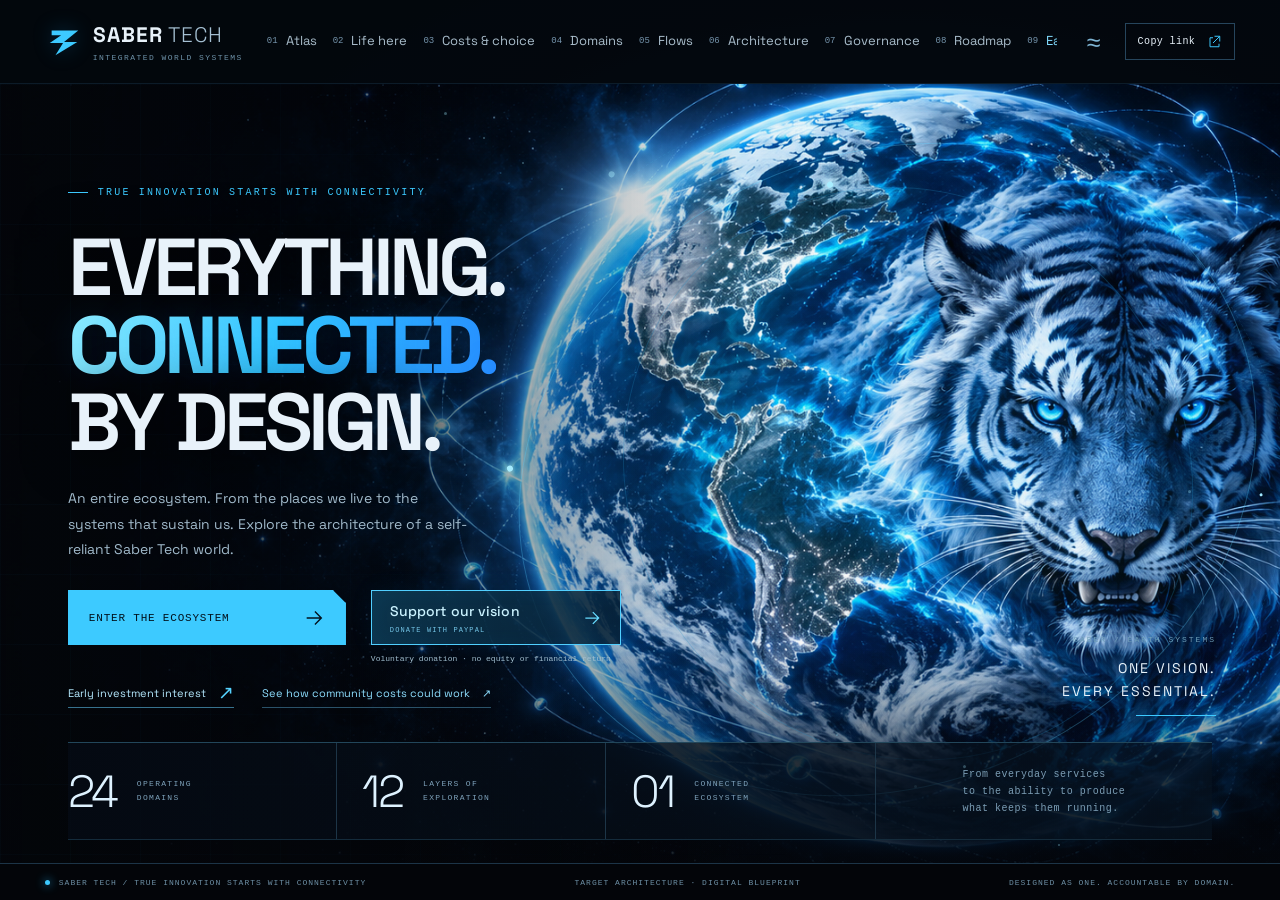
==== commit a20d6877: "Calculate community upkeep per resident and explain household math" ====
--- a/docs/index.html
+++ b/docs/index.html
@@ -8,8 +8,8 @@
   <title>Saber Tech — True innovation starts with connectivity</title>
   
 <script type="module">
-import init, * as bindings from './saber-ecosystem-demo-4ea0835ea4bfab62.js';
-const wasm = await init({ module_or_path: './saber-ecosystem-demo-4ea0835ea4bfab62_bg.wasm' });
+import init, * as bindings from './saber-ecosystem-demo-e985feb44be88e0a.js';
+const wasm = await init({ module_or_path: './saber-ecosystem-demo-e985feb44be88e0a_bg.wasm' });
 
 
 window.wasmBindings = bindings;
@@ -19,11 +19,11 @@
 
 </script>
   <link rel="stylesheet" href="./style-650fbb575de18169.css" integrity="sha384-RxRkO2oXQZWFvhAB3hoq3u55cpRIPfVASbbbuUL4lJKmxqUQ+rsDPvSpytcmPCsu"/>
-  <link rel="stylesheet" href="./community-costs-a048be1f7beae974.css" integrity="sha384-uC+DiS1Fz/K6U67ELxkO2aJa7qQgM6Rhx2kliLqD0j/aNyWTtMQRP//MGIkBsCFw"/>
+  <link rel="stylesheet" href="./community-costs-c086e500f5acb508.css" integrity="sha384-S6FVsyJEdHpKjmv7+ztRpY1AuJH0ZmCC1N6JD+KE7sTeDbe9nTsk6ljAD7/yPwEd"/>
   <link rel="stylesheet" href="./recovery-9007617dd3df3614.css" integrity="sha384-2QpMK/X3JqAzAmgzmRpfLR3aEqBumNCl+Y1rdGjPGsYSZc+vs82dxj6x5D3IhqGN"/>
   
   <link rel="icon" type="image/svg+xml" href="public/favicon.svg" />
-<link rel="modulepreload" href="./saber-ecosystem-demo-4ea0835ea4bfab62.js" crossorigin="anonymous" integrity="sha384-mPsiAwNVhms4x5ired/KPBciSzRruwP4+l0R22qenPzl5VMmtaC+FfcsX3FXgHSU"><link rel="preload" href="./saber-ecosystem-demo-4ea0835ea4bfab62_bg.wasm" crossorigin="anonymous" integrity="sha384-S2LCQnd6b6m5rqR2qMzOtbHRxGlk3gr2CaZECDCv4vs7eF5FFl5P0Hk738RYyGUX" as="fetch" type="application/wasm"></head>
+<link rel="modulepreload" href="./saber-ecosystem-demo-e985feb44be88e0a.js" crossorigin="anonymous" integrity="sha384-lKjUAlfIutkg/0wweZz9qvEzPAmq/B8hUJDK3JaDzFl+/FPYCIH9mxpReeoolxQq"><link rel="preload" href="./saber-ecosystem-demo-e985feb44be88e0a_bg.wasm" crossorigin="anonymous" integrity="sha384-KhEYVPS8FD0tU6+LkTsiak85HPUAWglNZqt9jy/5XTcG/p3LjM+Zy20j74QsJjNX" as="fetch" type="application/wasm"></head>
 <body>
   <div id="boot" aria-live="polite"><span>SABER TECH</span><small>INITIALIZING THE ECOSYSTEM</small><i></i></div>
   <noscript>This interactive executive blueprint requires JavaScript and WebAssembly.</noscript>
--- a/docs/community-costs-c086e500f5acb508.css
+++ b/docs/community-costs-c086e500f5acb508.css
@@ -0,0 +1,242 @@
+/* Community economics. Scope all page styling; preserve the executive atlas. */
+.global-header nav { min-width:0; overflow-x:auto; }
+.global-header nav a { flex-shrink:0; white-space:nowrap; }
+.hero-cost-link { display:inline-flex; align-items:center; gap:12px; color:#8edfff; font-size:11px; min-height:29px; border-bottom:1px solid #2a5269; }
+.hero-cost-link:hover { color:#fff; border-color:#8edfff; }
+.costs-page { gap:14px; padding-top:22px; }
+.costs-page [hidden] { display:none!important; }
+.cost-heading { display:flex; justify-content:space-between; align-items:center; gap:20px; flex-shrink:0; }
+.cost-heading h1 { font-size:clamp(25px,2.35vw,38px); font-weight:500; letter-spacing:-1.4px; margin:10px 0 0; line-height:1.15; }
+.cost-heading h1 em { font-style:normal; color:#75d8ff; margin-left:12px; }
+.cost-stage { display:flex; align-items:center; gap:12px; font:10px var(--mono); color:#a4d7ee; letter-spacing:1px; white-space:nowrap; }
+.cost-status { flex-shrink:0; border-left:2px solid #65cfff; background:#0c2433; padding:10px 14px; color:#b7cfdf; font-size:12px; line-height:1.6; }
+.cost-status b { color:#d1f3ff; font-weight:500; margin-right:6px; }
+.cost-tabs { display:flex; gap:6px; border-bottom:1px solid #26465b; flex-shrink:0; overflow-x:auto; }
+.cost-tabs button { padding:13px 20px; font-size:13px; white-space:nowrap; border-bottom:2px solid transparent; color:#a1bdd0; }
+.cost-tabs button span { font:10px var(--mono); color:#80aec7; margin-right:13px; }
+.cost-tabs button.active { background:linear-gradient(0deg,#153c53aa,transparent); border-bottom-color:#69d8ff; color:#d5f5ff; }
+.cost-tabs button:hover { color:#fff; background-color:#102b3d; }
+.cost-content { flex:1; min-height:0; overflow:auto; padding:4px 8px 12px 1px; scrollbar-gutter:stable; }
+.cost-content:focus-visible { outline:1px solid #6ed8ff; outline-offset:2px; }
+.cost-overview-grid { display:grid; grid-template-columns:1.2fr 1fr; gap:18px; }
+.cost-budget,.cost-scope { padding:23px; }
+.cost-budget-heading { display:flex; justify-content:space-between; align-items:center; gap:15px; }
+.cost-budget-heading .small-badge { font-size:8px; white-space:nowrap; }
+.cost-budget .technical-label,.cost-scope .technical-label { font-size:10px; color:#88c3e0; }
+.cost-budget-visual { display:flex; align-items:center; gap:30px; padding:22px 0; }
+.cost-donut { width:220px; height:220px; border-radius:50%; position:relative; flex-shrink:0; display:grid; place-items:center; background:conic-gradient(from -90deg,#91edff 0% 6.27%,#071421 6.27% 6.67%,#2e9fff 6.67% 13.6%,#071421 13.6% 14%,#245476 14% 99.6%,#071421 99.6%); box-shadow:0 0 65px #117bb31c; }
+.cost-donut:before { content:''; position:absolute; inset:16px; border-radius:50%; background:radial-gradient(circle,#0c2c41,#061321 72%); border:1px solid #4685a455; box-shadow:inset 0 0 35px #189be518; }
+.cost-donut:after { content:''; position:absolute; inset:26px; border:1px dashed #3b739455; border-radius:50%; }
+.cost-donut>div { position:relative; z-index:1; text-align:center; }
+.cost-donut small { font:8px var(--mono); letter-spacing:1.3px; color:#a1cfdf; }
+.cost-donut strong { display:block; font-size:64px; font-weight:400; letter-spacing:-4px; color:#e0f6ff; line-height:1.2; }
+.cost-donut strong span { font-size:27px; letter-spacing:-1px; color:#75d4ff; }
+.cost-donut p { color:#96bbcf; font-size:12px; margin-top:7px; }
+.cost-budget-legend { min-width:0; flex:1; }
+.cost-budget-legend>div { display:flex; align-items:center; gap:10px; padding:13px 0; border-bottom:1px solid #1d394d; }
+.cost-budget-legend i { width:7px; height:26px; flex-shrink:0; }
+.cost-budget-legend .school { background:#91edff; box-shadow:0 0 14px #91edff33; }
+.cost-budget-legend .hospital { background:#2e9fff; }
+.cost-budget-legend .remaining { background:#477b9e; }
+.cost-budget-legend b { display:block; font-size:13px; font-weight:500; color:#d2e8f6; }
+.cost-budget-legend small { display:block; font-size:10px; color:#9ab9ce; margin-top:5px; line-height:1.5; }
+.cost-budget-legend strong { font-size:25px; margin-left:auto; font-weight:400; letter-spacing:-1px; }
+.cost-budget-legend>p { color:#99b8cb; font-size:11px; line-height:1.65; margin-top:13px; }
+.cost-average-strip { display:flex; gap:20px; align-items:center; background:linear-gradient(90deg,#16445d80,#0b263750); border:1px solid #2b5a74; padding:15px 19px; }
+.cost-average-strip strong { font-size:38px; font-weight:400; letter-spacing:-1.7px; color:#a5e9ff; white-space:nowrap; }
+.cost-average-strip>span { font-size:13px; line-height:1.5; color:#d0e8f6; }
+.cost-average-strip small { display:block; font-size:11px; color:#9fbed0; margin-top:4px; }
+.cost-scope h2 { font-size:28px; letter-spacing:-.8px; font-weight:500; line-height:1.15; margin:14px 0; }
+.cost-inclusions { display:grid; grid-template-columns:1fr 1fr; gap:13px 16px; padding:15px 0; border-top:1px solid #244156; border-bottom:1px solid #244156; margin:18px 0; }
+.cost-inclusions>div { display:flex; align-items:center; gap:12px; color:#bfe3f5; font-size:13px; }
+.cost-inclusions .domain-icon { width:24px; height:24px; flex-shrink:0; color:#7bd5fc; }
+.cost-scope>p { font-size:12px; line-height:1.7; color:#b0cadc; margin-bottom:12px; }
+.cost-scope .primary-button { margin-top:4px; min-height:43px; font-size:11px; }
+.cost-principles { display:grid; grid-template-columns:repeat(3,1fr); gap:24px; margin-top:22px; }
+.cost-principles article { border-top:1px solid #3c6f8b; padding:16px 4px 0; }
+.cost-principles article>span { color:#72c9ed; font:9px var(--mono); letter-spacing:1px; }
+.cost-principles h3 { font-size:18px; font-weight:500; margin:10px 0; letter-spacing:-.4px; }
+.cost-principles p,.cost-overview-note { font-size:12px; line-height:1.75; color:#adc6d6; }
+.cost-overview-note { padding:14px 0 0; margin-top:15px; border-top:1px solid #223f53; }
+.cost-calculator-intro { display:flex; align-items:center; justify-content:space-between; gap:30px; margin-bottom:18px; }
+.cost-calculator-intro h2 { font-size:26px; font-weight:500; letter-spacing:-.7px; margin-bottom:8px; }
+.cost-calculator-intro p { font-size:13px; color:#acc9dc; line-height:1.65; max-width:800px; }
+.cost-calculator-intro button { white-space:nowrap; flex-shrink:0; }
+.cost-math-basis { display:flex; align-items:center; gap:30px; padding:19px 23px; margin-bottom:20px; background:linear-gradient(110deg,#10384d,#081d2b); border:1px solid #39718c; }
+.cost-math-basis:empty { display:none; }
+.cost-math-basis>div { min-width:0; }
+.cost-math-basis>div:first-child { flex:0 1 300px; }
+.cost-math-basis>div:last-child { flex:1; }
+.cost-math-basis .technical-label { font-size:10px; color:#abd7e9; }
+.cost-math-basis strong { display:block; font-size:36px; font-weight:400; line-height:1.4; color:#a5e9ff; margin-top:7px; white-space:nowrap; overflow-x:auto; overflow-y:hidden; font-variant-numeric:tabular-nums; }
+.cost-math-basis p { font-size:16px; line-height:1.7; color:#d3edfb; }
+.cost-math-basis small { display:block; font-size:12px; line-height:1.7; color:#adcbdc; margin-top:6px; }
+.cost-calculator-grid { display:grid; grid-template-columns:1fr 1.1fr; gap:20px; align-items:start; }
+.cost-controls,.cost-results { padding:26px; min-width:0; }
+.cost-controls fieldset { margin:0; border:0; padding:0; min-width:0; }
+.cost-controls legend { font-size:21px; color:#dbedf9; margin-bottom:9px; }
+.cost-field { margin-top:19px; min-width:0; }
+.cost-field label { display:block; font-size:13px; line-height:1.6; color:#cce6f5; margin-bottom:7px; }
+.cost-field input { display:block; width:100%; color:#e6f6ff; background:#04111e; border:1px solid #40728f; padding:12px 13px; min-height:46px; font:17px Space,'Segoe UI',sans-serif; border-radius:0; }
+.cost-field input:hover { border-color:#72c4e6; }
+.cost-field input[aria-invalid=true] { border-color:#ffbc8d; }
+.cost-field input:focus-visible { outline:2px solid #85dfff; outline-offset:2px; }
+.cost-help { font-size:11px; line-height:1.75; color:#a5bfd2; }
+.cost-field .cost-help { margin-top:7px; }
+.cost-error { font-size:12px; line-height:1.65; color:#ffd1ae; margin-top:7px; }
+.cost-callout { font-size:12px; line-height:1.75; color:#c4deed; padding:12px 14px; border-left:2px solid #69c9ef; background:#0c2637; margin-top:18px; }
+.cost-details { border-top:1px solid #2a4b62; margin-top:20px; }
+.cost-details summary { padding:16px 0; color:#aee5fd; cursor:pointer; font-size:13px; line-height:1.6; }
+.cost-details summary span { display:block; margin-left:16px; font-size:11px; color:#9cb9ce; }
+.cost-details summary:focus-visible { outline:2px solid #85dfff; outline-offset:2px; }
+.cost-details[open] summary { border-bottom:1px solid #244356; margin-bottom:12px; }
+.cost-controls>.cost-help { margin-top:14px; }
+.cost-community-fields { display:grid; grid-template-columns:1fr 1fr; gap:0 18px; }
+.cost-community-fields>.cost-field:last-child { grid-column:1/-1; }
+.cost-results { background:radial-gradient(ellipse at 90% 0,#17496655,transparent 55%),linear-gradient(140deg,#0a1c2b,#05111d); border-color:#2e617e; }
+.cost-results>.technical-label { color:#96cce6; font-size:10px; }
+.cost-total { font-size:clamp(34px,4vw,61px); font-weight:400; letter-spacing:-2.5px; line-height:1.2; color:#8ee6ff; margin:14px 0 7px; padding:3px 0; white-space:nowrap; overflow-x:auto; overflow-y:hidden; }
+.cost-results h2 { font-size:14px; line-height:1.6; color:#bbd7e8; font-weight:400; max-width:380px; }
+.cost-lines { margin:22px 0; }
+.cost-lines>div { display:flex; flex-wrap:wrap; justify-content:space-between; align-items:flex-start; gap:8px 20px; border-bottom:1px solid #244356; padding:14px 0; }
+.cost-lines dt { flex:1 1 200px; min-width:0; font-size:13px; line-height:1.65; color:#c3ddec; }
+.cost-lines dt small { display:block; font-size:11px; color:#94b8ce; margin-top:3px; }
+.cost-lines dd { flex:0 0 auto; margin:0; font-size:18px; line-height:1.5; color:#d7f1ff; max-width:100%; white-space:nowrap; overflow-x:auto; overflow-y:hidden; font-variant-numeric:tabular-nums; }
+.cost-rate-grid { display:grid; grid-template-columns:1fr 1fr; gap:20px; }
+.cost-rate-grid>div { min-width:0; }
+.cost-rate-grid span { display:block; font-size:11px; line-height:1.65; color:#a5c7dc; }
+.cost-rate-grid b { display:block; font-size:26px; line-height:1.4; color:#c6efff; font-weight:400; letter-spacing:-.7px; margin-top:7px; white-space:nowrap; overflow-x:auto; overflow-y:hidden; }
+.cost-comparison-average { margin-top:20px; font-size:12px; line-height:1.75; color:#99b9cc; }
+.cost-comparison-average strong { color:#d7ebf7; font-weight:500; }
+.cost-rounding { margin-top:18px; }
+.cost-lines.compact { margin:0; }
+.cost-lines.compact>div { padding:10px 0; }
+.cost-lines.compact dd { font-size:15px; }
+.cost-line-total dt,.cost-line-total dd { color:#9ee7ff; }
+.cost-results details>.cost-help { margin-top:12px; }
+.cost-unavailable { padding:20px 0; }
+.cost-unavailable h2 { font-size:30px; margin:15px 0; color:#d4eafa; }
+.cost-unavailable p { font-size:14px; color:#b4cfdf; line-height:1.8; }
+.cost-alternative { padding:0 25px 20px; }
+.cost-alternative-grid { display:grid; grid-template-columns:.8fr 1.2fr; align-items:start; gap:35px; }
+.cost-alternative-grid .cost-field { margin:0; }
+.cost-alternative-grid>div>.cost-help { padding-top:10px; font-size:13px; }
+.cost-alternative>.cost-help { margin-top:16px; }
+.cost-gap dt,.cost-gap dd { color:#ffd5ad; }
+.cost-browser-note { border-top:1px solid #244356; padding-top:16px; margin-top:20px; font-size:11px; line-height:1.8; color:#9ab8cc; }
+.cost-account-intro { max-width:850px; padding:5px 0 20px; }
+.cost-account-intro h2 { font-size:31px; letter-spacing:-.9px; font-weight:500; margin:13px 0; }
+.cost-account-intro p { font-size:14px; line-height:1.8; color:#b1cbdc; }
+.cost-funding-steps { display:grid; grid-template-columns:repeat(4,1fr); gap:16px; }
+.cost-funding-steps article { padding:23px; }
+.cost-funding-steps article>span { font-size:32px; font-weight:300; color:#5ab3db; }
+.cost-funding-steps h3 { font-size:17px; font-weight:500; margin:12px 0; }
+.cost-funding-steps p,.cost-account-grid p { font-size:13px; line-height:1.8; color:#aac5d7; }
+.cost-account-grid { display:grid; grid-template-columns:1fr 1fr; gap:20px; margin-top:20px; }
+.cost-account-grid article { padding:24px; }
+.cost-account-grid h3 { font-size:21px; font-weight:500; margin-bottom:13px; color:#c8edff; }
+.cost-account-grid p+p { margin-top:12px; }
+.cost-open-decisions { padding:0 24px; }
+.cost-open-decisions li { font-size:13px; line-height:1.9; color:#bdd4e3; margin-bottom:7px; }
+.cost-open-decisions ul { padding-left:18px; }
+.cost-next { display:flex; align-items:center; gap:20px; margin-top:20px; flex-wrap:wrap; }
+.cost-next p { width:100%; font-size:13px; color:#b0cbdc; line-height:1.75; }
+.cost-next a { font-size:11px; }
+@media(max-width:1250px) {
+  .cost-heading h1 em { display:block; margin:5px 0 0; }
+  .cost-budget-visual { gap:18px; }
+  .cost-donut { width:180px; height:180px; }
+  .cost-donut strong { font-size:51px; }
+  .cost-donut small { font-size:7px; }
+  .cost-budget-heading { display:block; }
+  .cost-budget-heading .small-badge { display:inline-block; margin-top:10px; }
+  .cost-budget-legend strong { font-size:22px; }
+  .cost-budget,.cost-scope { padding:20px; }
+  .cost-average-strip { flex-wrap:wrap; gap:5px 15px; }
+  .cost-community-fields { grid-template-columns:1fr; }
+  .cost-funding-steps { grid-template-columns:1fr 1fr; }
+}
+@media(max-width:960px) {
+  .costs-page { height:auto; overflow:visible; }
+  .cost-content { overflow:visible; padding-right:0; }
+  .cost-overview-grid { grid-template-columns:1fr; }
+  .cost-budget-heading { display:flex; }
+  .cost-budget-heading .small-badge { margin-top:0; }
+  .cost-donut { width:220px; height:220px; }
+  .cost-donut strong { font-size:64px; }
+  .cost-budget-visual { gap:40px; }
+  .cost-average-strip { flex-wrap:nowrap; gap:20px; }
+  .cost-scope h2 { max-width:450px; line-height:1.3; }
+  .cost-inclusions { grid-template-columns:repeat(3,1fr); }
+  .cost-calculator-grid { grid-template-columns:1fr; }
+  .cost-community-fields { grid-template-columns:1fr 1fr; }
+  .cost-results h2 { max-width:none; }
+  .cost-controls,.cost-results { padding:24px; }
+  .cost-total { font-size:54px; }
+}
+@media(max-width:600px) {
+  .hero-followup .hero-cost-link { display:flex; width:max-content; max-width:100%; font-size:10px; margin-top:4px; min-height:24px; }
+  .animated-entrance.landing-scene { min-height:750px; }
+  .costs-page { padding:24px 18px; gap:16px; }
+  .cost-heading { align-items:flex-start; }
+  .cost-heading .eyebrow { font-size:8px; letter-spacing:1px; }
+  .cost-heading h1 { font-size:27px; letter-spacing:-1px; line-height:1.2; }
+  .cost-heading h1 em { font-size:24px; }
+  .cost-stage { display:none; }
+  .cost-status { font-size:12px; line-height:1.8; }
+  .cost-tabs { gap:0; }
+  .cost-tabs button { padding:13px 12px; font-size:12px; }
+  .cost-tabs button span { margin-right:8px; }
+  .cost-budget,.cost-scope { padding:21px 18px; }
+  .cost-budget-heading { display:block; }
+  .cost-budget-heading .small-badge { margin-top:12px; }
+  .cost-budget .technical-label,.cost-scope .technical-label { font-size:9px; letter-spacing:1px; }
+  .cost-budget-visual { flex-direction:column; gap:10px; }
+  .cost-donut { width:230px; height:230px; }
+  .cost-budget-legend { width:100%; }
+  .cost-budget-legend b { font-size:14px; }
+  .cost-budget-legend small,.cost-budget-legend>p { font-size:12px; }
+  .cost-budget-legend strong { font-size:26px; }
+  .cost-average-strip { display:block; padding:14px; }
+  .cost-average-strip strong { font-size:40px; }
+  .cost-average-strip>span { display:block; margin-top:5px; }
+  .cost-average-strip small { font-size:12px; }
+  .cost-scope h2 { font-size:25px; }
+  .cost-scope>p { font-size:13px; }
+  .cost-inclusions { grid-template-columns:1fr 1fr; gap:16px 12px; }
+  .cost-inclusions>div { font-size:12px; gap:9px; }
+  .cost-inclusions .domain-icon { width:22px; height:22px; }
+  .cost-scope .primary-button { font-size:10px; gap:15px; padding:12px 15px; width:100%; }
+  .cost-principles { grid-template-columns:1fr; gap:18px; }
+  .cost-principles p,.cost-overview-note { font-size:13px; }
+  .cost-calculator-intro { flex-wrap:wrap; gap:16px; }
+  .cost-calculator-intro h2 { font-size:25px; }
+  .cost-math-basis { display:block; padding:18px; }
+  .cost-math-basis>div+div { margin-top:14px; }
+  .cost-math-basis .technical-label { font-size:9px; letter-spacing:1px; }
+  .cost-math-basis p { font-size:14px; }
+  .cost-controls,.cost-results { padding:22px 17px; }
+  .cost-field label { font-size:14px; }
+  .cost-help { font-size:12px; }
+  .cost-field input { font-size:18px; }
+  .cost-community-fields { grid-template-columns:1fr; }
+  .cost-total { font-size:42px; letter-spacing:-1.5px; }
+  .cost-results h2 { font-size:14px; }
+  .cost-lines>div { flex-wrap:wrap; gap:5px 15px; }
+  .cost-lines dt { font-size:13px; }
+  .cost-lines dt small { font-size:12px; }
+  .cost-lines dd { font-size:19px; }
+  .cost-lines.compact dd { font-size:17px; }
+  .cost-rate-grid { gap:15px; }
+  .cost-rate-grid span { font-size:12px; }
+  .cost-rate-grid b { font-size:24px; }
+  .cost-callout,.cost-comparison-average { font-size:12px; }
+  .cost-alternative { padding:0 18px 20px; }
+  .cost-alternative-grid { grid-template-columns:1fr; gap:20px; }
+  .cost-browser-note { font-size:12px; }
+  .cost-account-intro h2 { font-size:27px; }
+  .cost-funding-steps,.cost-account-grid { grid-template-columns:1fr; }
+  .cost-next a { width:100%; font-size:10px; gap:15px; }
+}
+
+.cost-recovery-link{display:flex;align-items:center;gap:16px;color:#9bddff;font-size:12px;line-height:1.6;margin-top:15px}.cost-recovery-link .arrow{width:18px}.cost-donut strong{font-size:54px}@media(max-width:1250px) and (min-width:961px){.cost-donut strong{font-size:44px}}
